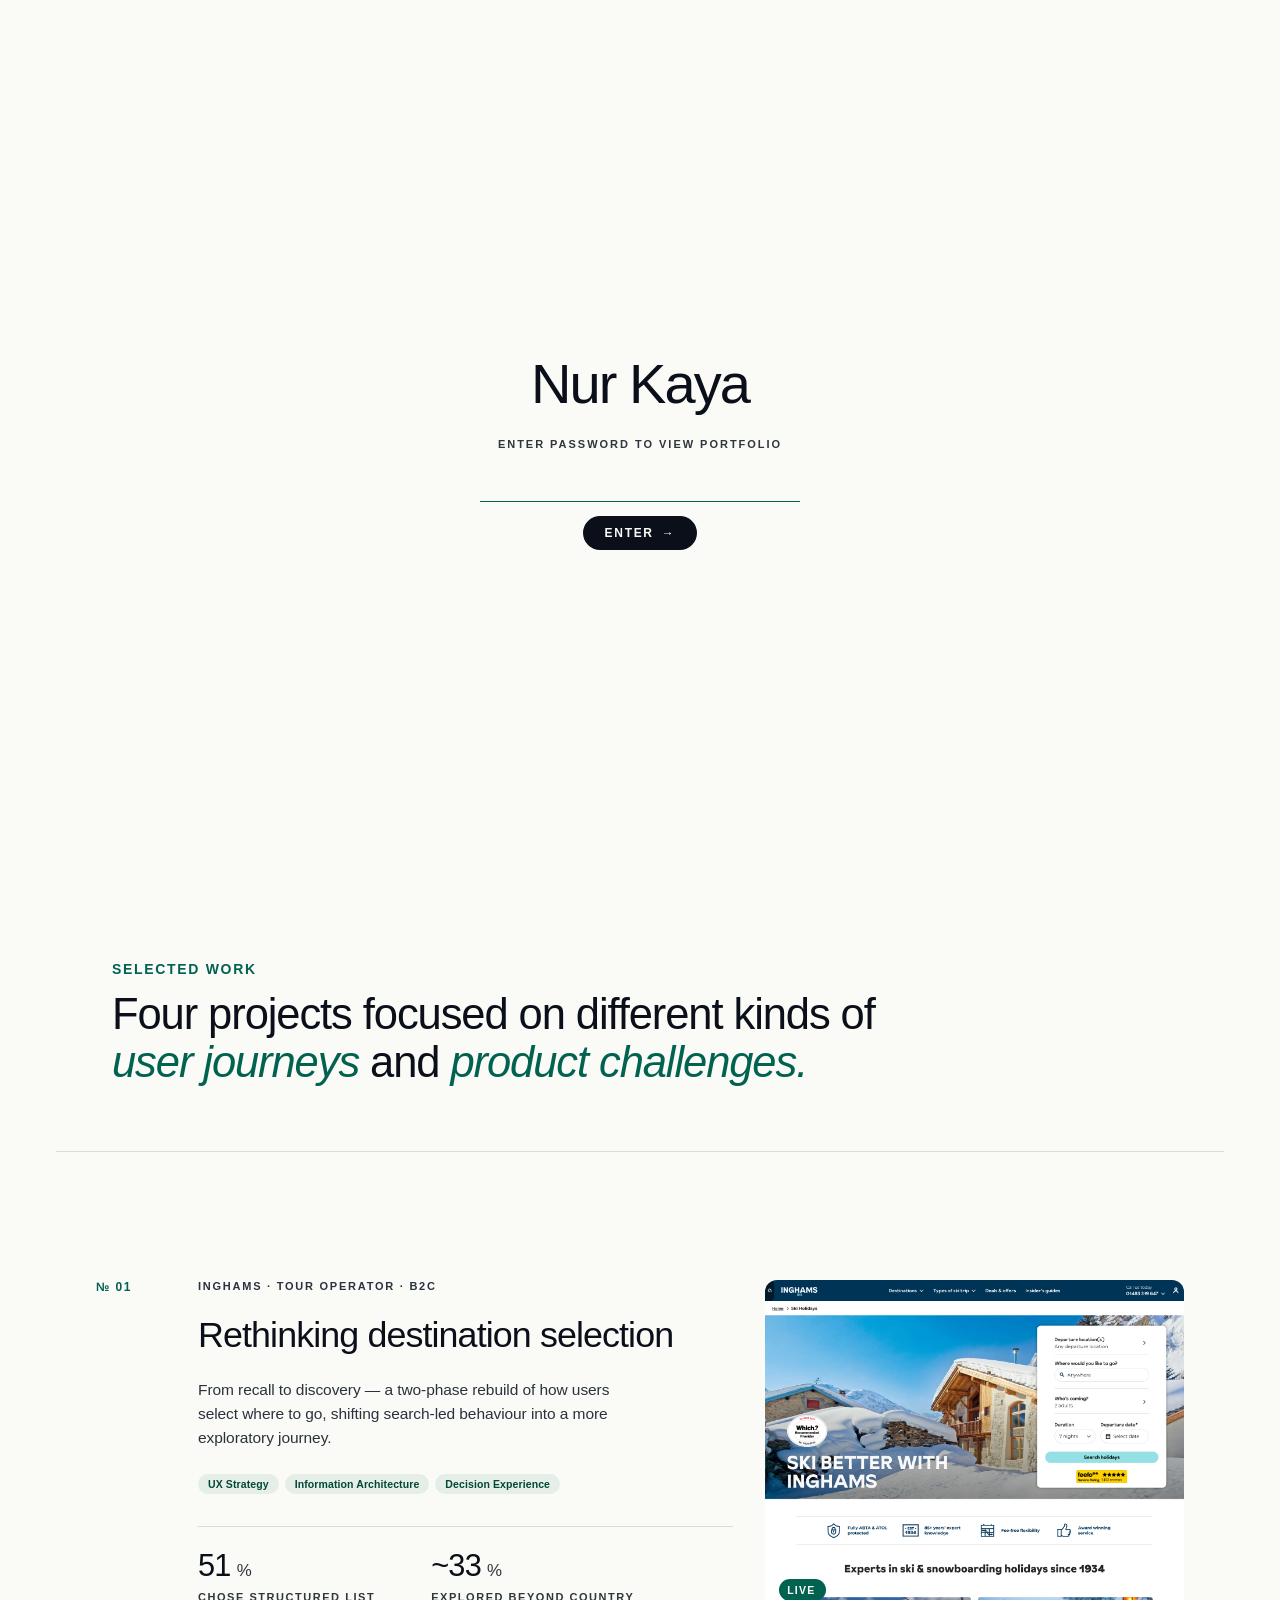
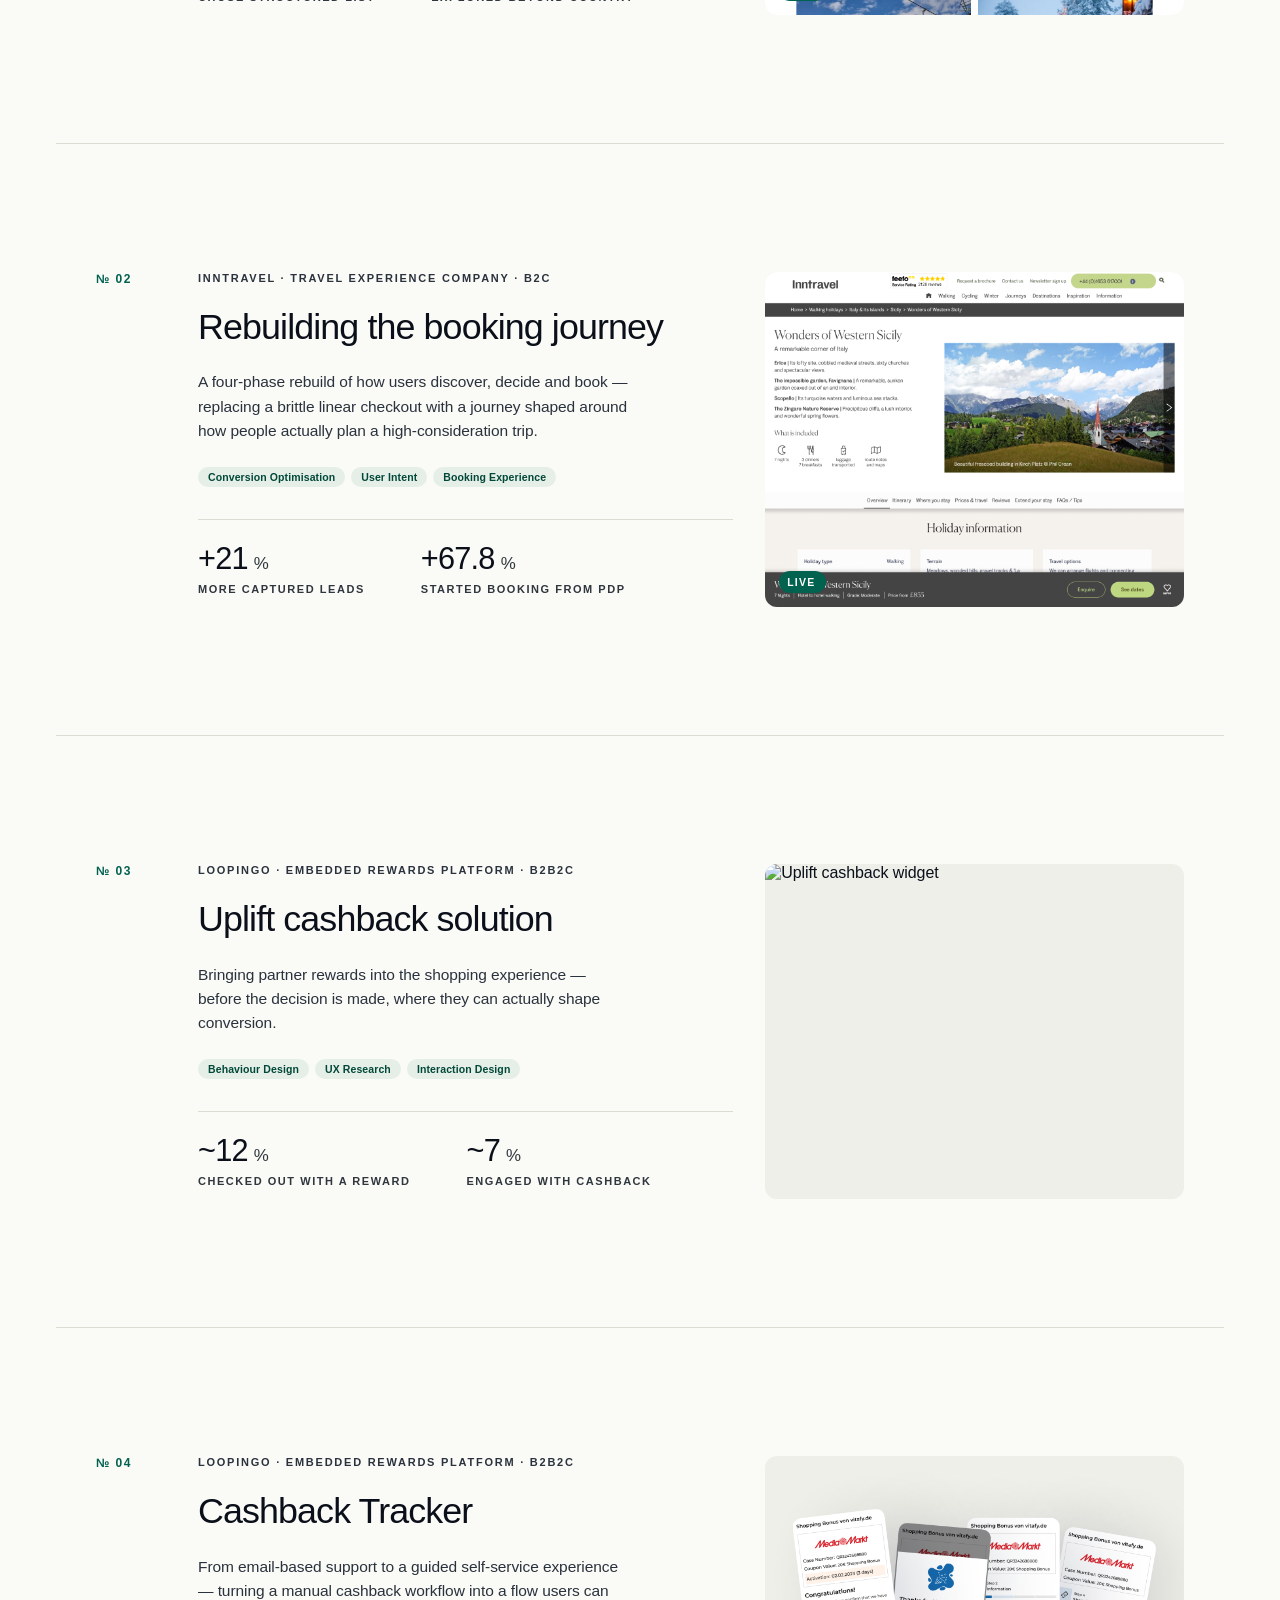
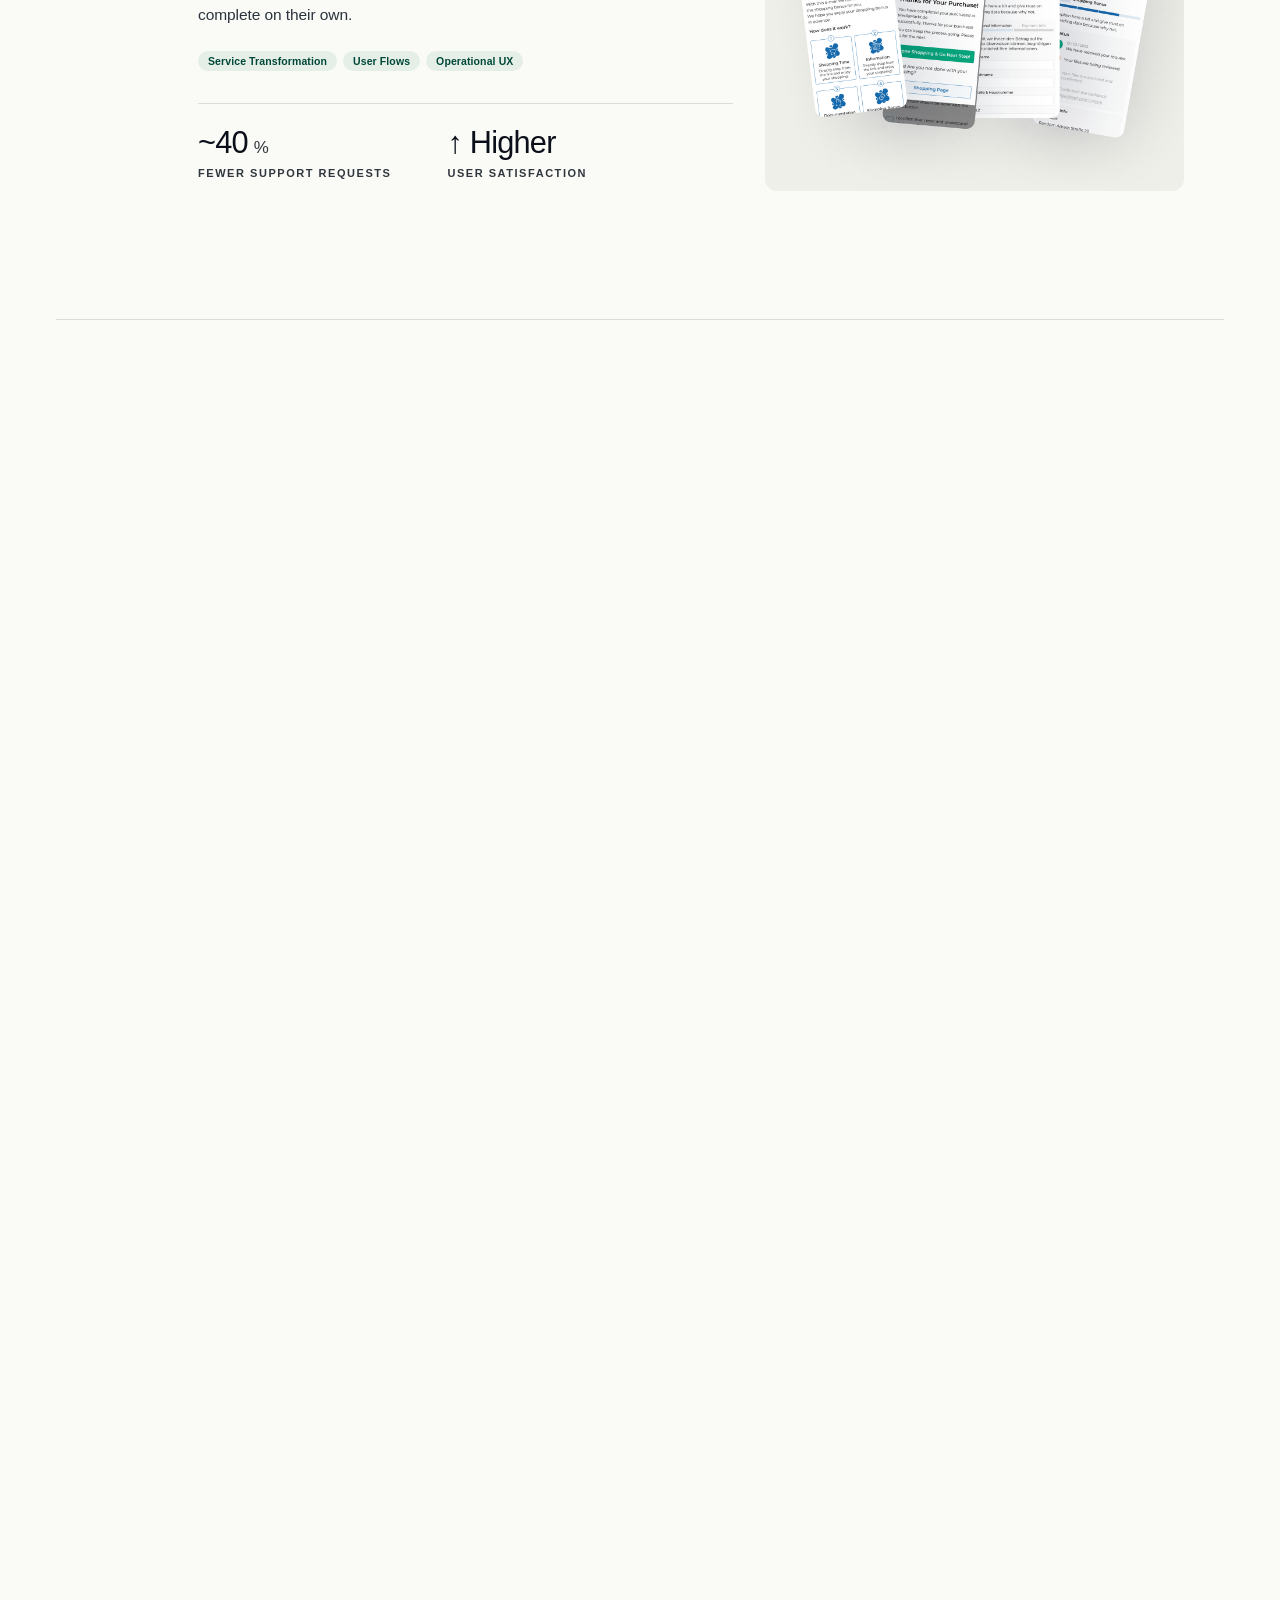
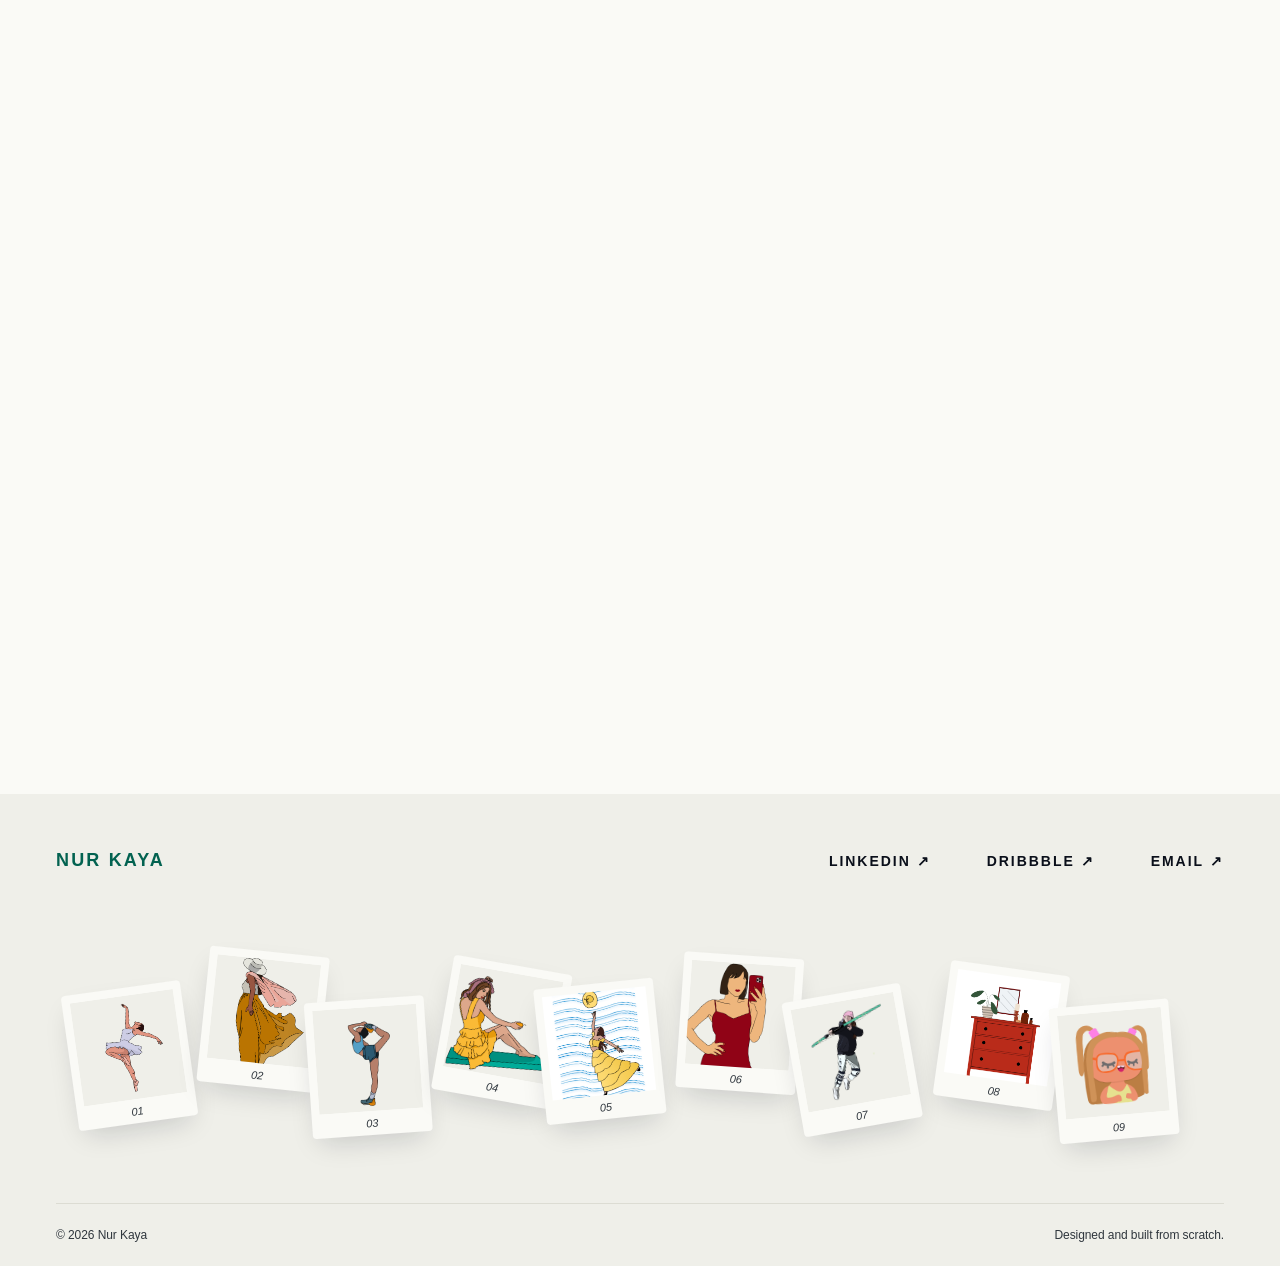
==== index.html @ 91270c77 "Update index.html" ====
<!DOCTYPE html>
<html lang="en">
<head>
<meta charset="UTF-8">
<meta name="viewport" content="width=device-width, initial-scale=1.0">
<title>Nur Kaya — Product Designer</title>
<link rel="preconnect" href="https://fonts.googleapis.com">
<link rel="preconnect" href="https://api.fontshare.com">
<link href="https://api.fontshare.com/v2/css?f[]=satoshi@300,400,500,600,700,900&f[]=switzer@400,500,600&display=swap" rel="stylesheet">
<link rel="stylesheet" href="portfolio-system.css">
<link rel="stylesheet" href="home.css">
<!-- Loader pre-paint check: if the loader already played in this
     tab session, set a class on <html> before the body renders so
     the loader is hidden with display:none — no flash, no fade. -->
<script>
  try {
    if (sessionStorage.getItem('nk_loader_shown') === 'true') {
      document.documentElement.classList.add('loader-skip');
    }
  } catch (_) {}
</script>
</head>
<body>

<!-- LOADER + PASSWORD GATE -->
<div class="loader" id="loader">
  <div class="loader-inner">
    <span class="loader-word">Nur Kaya</span>
    <span class="loader-bar"></span>

    <form class="password-gate" id="password-gate" autocomplete="off" hidden>
      <label for="password-input" class="password-label">Enter password to view portfolio</label>
      <input type="password" id="password-input" name="p" autocomplete="off" required spellcheck="false">
      <button type="submit">Enter <span aria-hidden="true">→</span></button>
      <p class="password-error" id="password-error" hidden>Incorrect password</p>
    </form>
  </div>
</div>

<!-- CUSTOM CURSOR (desktop only — VIEW pill on case cards) -->
<div class="custom-cursor" aria-hidden="true">
  <span class="custom-cursor-text">View →</span>
</div>

<!-- TOP NAV — homepage floating pill, fixed -->
<header class="topbar topbar--fixed" id="topbar">
  <div class="topbar-container">
    <a href="#" class="topbar-logo">
      <span class="topbar-logo-mark">N</span>
      <span class="topbar-logo-text">Nur Kaya</span>
    </a>

    <nav class="topbar-links" aria-label="Primary">
      <a href="#home" class="topbar-link is-active">Home</a>
      <a href="#work" class="topbar-link">Work</a>
      <a href="#playground" class="topbar-link">Playground</a>
      <a href="#approach" class="topbar-link">Approach</a>
      <a href="#about" class="topbar-link">About</a>
      <a href="#contact" class="topbar-link">Contact</a>
    </nav>

    <a class="topbar-cta" href="#" aria-label="Resume">
      <span>Resume</span>
      <svg width="14" height="14" viewBox="0 0 24 24" fill="none" aria-hidden="true">
        <path d="M12 4v12m-6-6 6 6 6-6M4 20h16" stroke="currentColor" stroke-width="2" stroke-linecap="round" stroke-linejoin="round"/>
      </svg>
    </a>

    <button class="nav-toggle" aria-label="Open menu" aria-expanded="false" aria-controls="mobile-menu">
      <span class="nav-toggle-line"></span>
      <span class="nav-toggle-line"></span>
      <span class="nav-toggle-line"></span>
      <span class="nav-toggle-line"></span>
    </button>
  </div>
</header>

<!-- MOBILE MENU PANEL -->
<div class="mobile-menu" id="mobile-menu" aria-hidden="true">
  <div class="mobile-menu-backdrop"></div>
  <aside class="mobile-menu-panel" role="dialog" aria-modal="true" aria-label="Navigation">
    <button class="mobile-menu-close" aria-label="Close menu">
      <svg width="20" height="20" viewBox="0 0 20 20" fill="none" stroke="currentColor" stroke-width="1.5" stroke-linecap="round">
        <path d="M5 5l10 10M15 5L5 15"/>
      </svg>
    </button>
    <nav class="mobile-menu-links">
      <a href="#home" class="active">Home</a>
      <a href="#work">Work</a>
      <a href="#playground">Playground</a>
      <a href="#approach">Approach</a>
      <a href="#about">About</a>
      <a href="#contact">Contact</a>
    </nav>
    <a class="mobile-menu-cta" href="#">Resume <span aria-hidden="true">→</span></a>
  </aside>
</div>

<!-- ==================== HERO ==================== -->
<section class="home-hero" id="home">
  <div class="home-hero-grid">
    <div class="home-hero-text">
      <div class="home-hero-meta">
        <span class="home-hero-eyebrow"><span class="dot"></span> Based in Berlin</span>
        <span class="home-hero-divider"></span>
        <span class="home-hero-meta-text">Portfolio 2026</span>
      </div>

      <h1 class="home-hero-statement">
        Product designer focused on <em>usability</em>, <em>workflows</em>, and <em>scalable</em> experiences.
      </h1>
    </div>

    <div class="home-hero-image">
      <img src="homehero.png" alt="Nur Kaya" loading="eager">
      <span class="hero-float hero-float--1" aria-hidden="true">Product-minded</span>
      <span class="hero-float hero-float--2" aria-hidden="true">Insight-led</span>
      <span class="hero-float hero-float--3" aria-hidden="true">Systems-thinking</span>
    </div>
  </div>
</section>

<!-- ==================== MARQUEE ==================== -->
<section class="home-marquee" aria-label="Clients and skills">
  <div class="marquee-track">
    <div class="marquee-row">
      <span class="marquee-item">Product Design</span>
      <span class="marquee-dot" aria-hidden="true"></span>
      <span class="marquee-item">User Research</span>
      <span class="marquee-dot" aria-hidden="true"></span>
      <span class="marquee-item">Information Architecture</span>
      <span class="marquee-dot" aria-hidden="true"></span>
      <span class="marquee-item">A/B Testing</span>
      <span class="marquee-dot" aria-hidden="true"></span>
      <span class="marquee-item">Design Systems</span>
      <span class="marquee-dot" aria-hidden="true"></span>
      <span class="marquee-item">Usability Testing</span>
      <span class="marquee-dot" aria-hidden="true"></span>
      <span class="marquee-item">Heuristic Evaluation</span>
      <span class="marquee-dot" aria-hidden="true"></span>
      <span class="marquee-item">Analytics-informed Design</span>
      <span class="marquee-dot" aria-hidden="true"></span>
      <span class="marquee-item">Inghams</span>
      <span class="marquee-dot" aria-hidden="true"></span>
      <span class="marquee-item">Inntravel</span>
      <span class="marquee-dot" aria-hidden="true"></span>
      <span class="marquee-item">Explore</span>
      <span class="marquee-dot" aria-hidden="true"></span>
      <span class="marquee-item">loopingo</span>
      <span class="marquee-dot" aria-hidden="true"></span>
    </div>
    <div class="marquee-row" aria-hidden="true">
      <span class="marquee-item">Product Design</span>
      <span class="marquee-dot" aria-hidden="true"></span>
      <span class="marquee-item">User Research</span>
      <span class="marquee-dot" aria-hidden="true"></span>
      <span class="marquee-item">Information Architecture</span>
      <span class="marquee-dot" aria-hidden="true"></span>
      <span class="marquee-item">A/B Testing</span>
      <span class="marquee-dot" aria-hidden="true"></span>
      <span class="marquee-item">Design Systems</span>
      <span class="marquee-dot" aria-hidden="true"></span>
      <span class="marquee-item">Usability Testing</span>
      <span class="marquee-dot" aria-hidden="true"></span>
      <span class="marquee-item">Heuristic Evaluation</span>
      <span class="marquee-dot" aria-hidden="true"></span>
      <span class="marquee-item">Analytics-informed Design</span>
      <span class="marquee-dot" aria-hidden="true"></span>
      <span class="marquee-item">Inghams</span>
      <span class="marquee-dot" aria-hidden="true"></span>
      <span class="marquee-item">Inntravel</span>
      <span class="marquee-dot" aria-hidden="true"></span>
      <span class="marquee-item">Explore</span>
      <span class="marquee-dot" aria-hidden="true"></span>
      <span class="marquee-item">loopingo</span>
      <span class="marquee-dot" aria-hidden="true"></span>
    </div>
  </div>
</section>

<!-- ==================== CASE STUDIES ==================== -->
<section class="home-cases" id="work">
  <div class="home-section-head">
    <span class="eyebrow">Selected work</span>
    <h2 class="home-section-title">Four projects focused on different kinds of <em>user journeys</em> and <em>product challenges.</em></h2>
  </div>

  <div class="case-list">


    <div class="case-divider"></div>

    <!-- INGHAMS — №01 -->
    <a class="case-card" href="inghams/">
      <div class="case-card-meta">
        <span class="case-card-num">№ 01</span>
      </div>

      <div class="case-card-content">
        <span class="case-card-eyebrow">Inghams · Tour Operator · B2C</span>
        <h3 class="case-card-title">Rethinking destination selection</h3>
        <p class="case-card-pitch">From recall to discovery — a two-phase rebuild of how users select where to go, shifting search-led behaviour into a more exploratory journey.</p>
        <div class="case-card-tags">
          <span class="chip">UX Strategy</span>
          <span class="chip">Information Architecture</span>
          <span class="chip">Decision Experience</span>
        </div>
        <div class="case-card-stats">
          <div class="case-stat">
            <span class="case-stat-num">51<span class="unit">%</span></span>
            <span class="case-stat-label">Chose structured list</span>
          </div>
          <div class="case-stat">
            <span class="case-stat-num">~33<span class="unit">%</span></span>
            <span class="case-stat-label">Explored beyond country</span>
          </div>
        </div>
      </div>

      <div class="case-card-image">
        <img src="case01.png" alt="Inghams destination selection redesign" class="case-card-img-static" loading="lazy">
        <img src="case01.gif" alt="" class="case-card-img-hover" loading="lazy" aria-hidden="true">
        <span class="case-card-live">Live</span>
      </div>

      <span class="case-card-mobile-cta">View case <span aria-hidden="true">→</span></span>
      <div class="case-card-spotlight" aria-hidden="true"></div>
    </a>

    <div class="case-divider"></div>

    <!-- INNTRAVEL — №02 -->
    <a class="case-card" href="inntravel/">
      <div class="case-card-meta">
        <span class="case-card-num">№ 02</span>
      </div>

      <div class="case-card-content">
        <span class="case-card-eyebrow">Inntravel · Travel Experience Company · B2C</span>
        <h3 class="case-card-title">Rebuilding the booking journey</h3>
        <p class="case-card-pitch">A four-phase rebuild of how users discover, decide and book — replacing a brittle linear checkout with a journey shaped around how people actually plan a high-consideration trip.</p>
        <div class="case-card-tags">
          <span class="chip">Conversion Optimisation</span>
          <span class="chip">User Intent</span>
          <span class="chip">Booking Experience</span>
        </div>
        <div class="case-card-stats">
          <div class="case-stat">
            <span class="case-stat-num">+21<span class="unit">%</span></span>
            <span class="case-stat-label">More captured leads</span>
          </div>
          <div class="case-stat">
            <span class="case-stat-num">+67.8<span class="unit">%</span></span>
            <span class="case-stat-label">Started booking from PDP</span>
          </div>
        </div>
      </div>

      <div class="case-card-image">
        <img src="case02.png" alt="Inntravel booking journey redesign" class="case-card-img-static" loading="lazy">
        <img src="case02.gif" alt="" class="case-card-img-hover" loading="lazy" aria-hidden="true">
        <span class="case-card-live">Live</span>
      </div>

      <span class="case-card-mobile-cta">View case <span aria-hidden="true">→</span></span>
      <div class="case-card-spotlight" aria-hidden="true"></div>
    </a>

    <div class="case-divider"></div>

    <!-- UPLIFT — №03 -->
    <a class="case-card" href="uplift/">
      <div class="case-card-meta">
        <span class="case-card-num">№ 03</span>
      </div>

      <div class="case-card-content">
        <span class="case-card-eyebrow">Loopingo · Embedded Rewards Platform · B2B2C</span>
        <h3 class="case-card-title">Uplift cashback solution</h3>
        <p class="case-card-pitch">Bringing partner rewards into the shopping experience — before the decision is made, where they can actually shape conversion.</p>
        <div class="case-card-tags">
          <span class="chip">Behaviour Design</span>
          <span class="chip">UX Research</span>
          <span class="chip">Interaction Design</span>
        </div>
        <div class="case-card-stats">
          <div class="case-stat">
            <span class="case-stat-num">~12<span class="unit">%</span></span>
            <span class="case-stat-label">Checked out with a reward</span>
          </div>
          <div class="case-stat">
            <span class="case-stat-num">~7<span class="unit">%</span></span>
            <span class="case-stat-label">Engaged with cashback</span>
          </div>
        </div>
      </div>

      <div class="case-card-image">
        <img src="case03.png" alt="Uplift cashback widget" class="case-card-img-static" loading="lazy">
        <img src="case03.gif" alt="" class="case-card-img-hover" loading="lazy" aria-hidden="true">
      </div>

      <span class="case-card-mobile-cta">View case <span aria-hidden="true">→</span></span>
      <div class="case-card-spotlight" aria-hidden="true"></div>
    </a>

    <div class="case-divider"></div>

<!-- TRACKER — №04 -->
    <a class="case-card" href="tracker/">
      <div class="case-card-meta">
        <span class="case-card-num">№ 04</span>
      </div>

      <div class="case-card-content">
        <span class="case-card-eyebrow">Loopingo · Embedded Rewards Platform · B2B2C</span>
        <h3 class="case-card-title">Cashback Tracker</h3>
        <p class="case-card-pitch">From email-based support to a guided self-service experience — turning a manual cashback workflow into a flow users can complete on their own.</p>
        <div class="case-card-tags">
          <span class="chip">Service Transformation</span>
          <span class="chip">User Flows</span>
          <span class="chip">Operational UX</span>
        </div>
        <div class="case-card-stats">
          <div class="case-stat">
            <span class="case-stat-num">~40<span class="unit">%</span></span>
            <span class="case-stat-label">Fewer support requests</span>
          </div>
          <div class="case-stat">
            <span class="case-stat-num">↑ Higher</span>
            <span class="case-stat-label">User satisfaction</span>
          </div>
        </div>
      </div>

      <div class="case-card-image">
        <img src="case04.png" alt="Cashback Tracker dashboard" loading="lazy">
      </div>

      <span class="case-card-mobile-cta">View case <span aria-hidden="true">→</span></span>
      <div class="case-card-spotlight" aria-hidden="true"></div>
    </a>

    <div class="case-divider"></div>

  </div>
</section>

    <!-- ==================== PLAYGROUND ==================== -->
<section class="home-playground" id="playground" data-reveal>
  <div class="playground-layout">
    <div class="playground-head">
      <span class="eyebrow">Playground</span>
      <h2 class="home-section-title">A side project — <em>Pleia.</em></h2>
      <p class="body-p home-section-intro">A dermatologist-backed AI skincare assistant, almost ready to launch. Small team — I handled UX and most of the consumer-side screens. A few in-progress shots on the right.</p>
      <a class="home-playground-link" href="https://www.pleia.ai/" target="_blank" rel="noopener">
        Visit pleia.ai <span aria-hidden="true">↗</span>
      </a>
    </div>

    <!-- Horizontal looping screen strip on the right.
         Same duplicate-track technique as the brand marquee. -->
    <div class="playground-marquee" aria-label="Pleia app screens">
      <div class="playground-track">
        <div class="playground-row">
          <img class="playground-screen" src="pleia1.png" alt="Pleia screen 1" loading="lazy">
          <img class="playground-screen" src="pleia2.png" alt="Pleia screen 2" loading="lazy">
          <img class="playground-screen" src="pleia3.png" alt="Pleia screen 3" loading="lazy">
          <img class="playground-screen" src="pleia4.png" alt="Pleia screen 4" loading="lazy">
          <img class="playground-screen" src="pleia5.png" alt="Pleia screen 5" loading="lazy">
          <img class="playground-screen" src="pleia6.png" alt="Pleia screen 6" loading="lazy">
          <img class="playground-screen" src="pleia7.png" alt="Pleia screen 7" loading="lazy">
          <img class="playground-screen" src="pleia8.png" alt="Pleia screen 8" loading="lazy">
          <img class="playground-screen" src="pleia9.png" alt="Pleia screen 9" loading="lazy">
          <img class="playground-screen" src="pleia10.png" alt="Pleia screen 10" loading="lazy">
          <img class="playground-screen" src="pleia11.png" alt="Pleia screen 11" loading="lazy">
          <img class="playground-screen" src="pleia12.png" alt="Pleia screen 12" loading="lazy">
        </div>
        <div class="playground-row" aria-hidden="true">
          <img class="playground-screen" src="pleia1.png" alt="" loading="lazy">
          <img class="playground-screen" src="pleia2.png" alt="" loading="lazy">
          <img class="playground-screen" src="pleia3.png" alt="" loading="lazy">
          <img class="playground-screen" src="pleia4.png" alt="" loading="lazy">
          <img class="playground-screen" src="pleia5.png" alt="" loading="lazy">
          <img class="playground-screen" src="pleia6.png" alt="" loading="lazy">
          <img class="playground-screen" src="pleia7.png" alt="" loading="lazy">
          <img class="playground-screen" src="pleia8.png" alt="" loading="lazy">
          <img class="playground-screen" src="pleia9.png" alt="" loading="lazy">
          <img class="playground-screen" src="pleia10.png" alt="" loading="lazy">
          <img class="playground-screen" src="pleia11.png" alt="" loading="lazy">
          <img class="playground-screen" src="pleia12.png" alt="" loading="lazy">
        </div>
      </div>
    </div>
  </div>
</section>


<!-- ==================== APPROACH ==================== -->
<section class="home-approach" id="approach" data-reveal>
  <div class="home-section-head">
    <span class="eyebrow">How I approach</span>
    <h2 class="home-section-title">Thoughts behind the <em>process.</em></h2>
  </div>

  <div class="approach-grid">
    <article class="approach-item">
      <span class="approach-num">01</span>
      <h3 class="approach-title">Understanding before solving</h3>
      <p class="body-p approach-text">I like understanding the real problem before exploring solutions — through user behaviour, product context, research and conversations with the right people.</p>
    </article>
    <article class="approach-item">
      <span class="approach-num">02</span>
      <h3 class="approach-title">Thinking beyond individual screens</h3>
      <p class="body-p approach-text">I care about how experiences connect across the full journey — how flows, interactions and small details come together to create a cohesive experience.</p>
    </article>
    <article class="approach-item">
      <span class="approach-num">03</span>
      <h3 class="approach-title">Iteration shapes better products</h3>
      <p class="body-p approach-text">I see design as an evolving process shaped by feedback, testing and continuous refinement rather than a single final answer.</p>
    </article>
    <article class="approach-item">
      <span class="approach-num">04</span>
      <h3 class="approach-title">Thoughtful over trendy</h3>
      <p class="body-p approach-text">I don't believe every trend works for every product. I prefer approaches that make experiences feel clearer, more usable and intentional in their own context.</p>
    </article>
  </div>
</section>

<!-- ==================== ABOUT ==================== -->
<section class="home-about" id="about" data-reveal>
  <div class="home-section-head">
    <span class="eyebrow">About me</span>
    <h2 class="home-section-title">Hey!</h2>
  </div>

  <div class="about-body">
    <div class="about-prose">
      <p class="body-p about-p">I am a <strong>product designer</strong> based in Berlin with five years in <strong>e-commerce</strong> and <strong>travel</strong>. Most recently at <strong>DERTOUR Group</strong>, working across Inntravel, Inghams, and Explore on B2C flows. Before that at <strong>Loopingo</strong>, where I designed both the consumer product and the B2B tools our clients used.</p>
      <p class="body-p about-p">My background is <strong>industrial engineering and marketing</strong> — not a typical path into product design, but it taught me to think across teams and understand how business goals, user needs, and operational reality have to meet in the same flow. When I'm not working: traveling, computer games, and illustrations — <em>a few are hiding in the footer.</em></p>
    </div>

    <div class="about-image" aria-hidden="true">
      <img src="about.png" alt="" loading="lazy">
    </div>
  </div>
</section>

<!-- ==================== FOOTER ==================== -->
<footer class="home-footer" id="contact">
  <div class="home-footer-inner">
    <div class="home-footer-head">
      <span class="home-footer-name">Nur Kaya</span>
    </div>

    <ul class="home-footer-links">
      <li><a href="https://www.linkedin.com/in/nur-kaya/">LinkedIn <span aria-hidden="true">↗</span></a></li>
      <li><a href="#">Dribbble <span aria-hidden="true">↗</span></a></li>
      <li><a href="mailto:nurkaya.design@gmail.com">Email <span aria-hidden="true">↗</span></a></li>
    </ul>
  </div>

  <!-- Photo collage — 9 cards scattered along the bottom edge. -->
  <div class="home-footer-collage" aria-hidden="true">
    <div class="footer-photo" style="--r: -8deg; --x: 2%; --y: 24px;">
      <img src="footer1.png" alt="" loading="lazy">
      <span class="footer-photo-label">01</span>
    </div>
    <div class="footer-photo" style="--r: 6deg; --x: 12%; --y: 60px;">
      <img src="footer2.png" alt="" loading="lazy">
      <span class="footer-photo-label">02</span>
    </div>
    <div class="footer-photo" style="--r: -4deg; --x: 22%; --y: 12px;">
      <img src="footer3.png" alt="" loading="lazy">
      <span class="footer-photo-label">03</span>
    </div>
    <div class="footer-photo" style="--r: 10deg; --x: 32%; --y: 48px;">
      <img src="footer4.png" alt="" loading="lazy">
      <span class="footer-photo-label">04</span>
    </div>
    <div class="footer-photo" style="--r: -6deg; --x: 42%; --y: 28px;">
      <img src="footer5.png" alt="" loading="lazy">
      <span class="footer-photo-label">05</span>
    </div>
    <div class="footer-photo" style="--r: 4deg; --x: 53%; --y: 56px;">
      <img src="footer6.png" alt="" loading="lazy">
      <span class="footer-photo-label">06</span>
    </div>
    <div class="footer-photo" style="--r: -10deg; --x: 64%; --y: 20px;">
      <img src="footer7.png" alt="" loading="lazy">
      <span class="footer-photo-label">07</span>
    </div>
    <div class="footer-photo" style="--r: 8deg; --x: 75%; --y: 44px;">
      <img src="footer8.png" alt="" loading="lazy">
      <span class="footer-photo-label">08</span>
    </div>
    <div class="footer-photo" style="--r: -5deg; --x: 86%; --y: 8px;">
      <img src="footer9.png" alt="" loading="lazy">
      <span class="footer-photo-label">09</span>
    </div>
  </div>

  <div class="home-footer-baseline">
    <span>© 2026 Nur Kaya</span>
    <span>Designed and built from scratch.</span>
  </div>
</footer>

<script src="portfolio-system.js" defer></script>
<script src="home.js" defer></script>
</body>
</html>
---- portfolio-system.css ----
/* ================================================================
   PORTFOLIO DESIGN SYSTEM
   Unified foundation extracted from Inntravel, Inghams,
   Loopingo Tracker, and Loopingo Uplift.
   ================================================================ */

/* ── TOKENS ── */
:root {
  /* Ink */
  --ink: #0A0F1A;
  /* --ink-soft darkened (was #475061 → #2A323D) for readability
     in body copy + secondary text, especially over bg/bg-alt. */
  --ink-soft: #2A323D;

  /* Muted — AA-compliant on both --bg (#FAFAF6) and --bg-alt
     (#EFEFE9). Originally #525E66 (5.7:1 on bg-alt) felt too
     washed out next to images and chips. Now ~10:1 on white
     and ~9:1 on bg-alt so secondary text reads cleanly even
     inside warm-tinted cards.
     --muted-soft is also pulled down: it's used both as a
     decorative background AND as text in placeholders/dashes,
     so we keep it lighter than --muted but readable on bg-alt. */
  --muted: #2F363D;
  --muted-soft: #5C656E;

  /* Surfaces — warmer, more refined */
  --bg: #FAFAF6;
  --bg-alt: #EFEFE9;
  --white: #FFFFFF;
  --line: #DCDCD3;
  --line-soft: #E6E6DE;

  /* Accent — brand teal.
     teal-light is the canonical "chosen state" border colour
     across cases (.option.chosen, .tray-option.chosen, etc.). */
  --teal: #026250;
  --teal-ink: #014838;
  --teal-light: #4F8D7E;

  /* Chips — airy, breathable green.
     chip-soft is the canonical "selected row" background.
     chip-strong is the canonical "primary stat-card" background — heavier
     visual weight than chip so primary stats win attention against gray cards. */
  --chip: #E5EFE8;
  --chip-soft: #F0F5F1;
  --chip-strong: #DCE9DF;

  /* Semantic */
  --warn: #B5503A;
  --panel: #EAEBE7;
  --panel-edge: #DDDEDA;

  /* Layout */
  --container: 1360px;
  --page-pad: 56px;
  --page-pad-m: 28px;
  --section-gap: 140px;
  --section-gap-m: 88px;
  --grid-gap: 72px;
  --header-mb: 64px;
  --card-radius: 14px;

  /* ── RADIUS SCALE ─────────────────────────────────────────────────
     Functional, not size-based. Pick by what the element is:

     --radius-pill   : pills, chips, dots, capsule buttons (always full)
     --radius-card   : cards (findings, stats, options, considerations)
     --radius-image  : framed images, mockups, screenshots
     --radius-tag    : small inline tags, badges, labels
     --radius-frame  : large feature frames (phase-stage, hero frames)

     RULE: never hard-code border-radius in case CSS. Use a token.
  ─────────────────────────────────────────────────────────────────── */
  --radius-pill: 999px;
  --radius-card: 14px;
  --radius-image: 12px;
  --radius-tag: 8px;
  --radius-frame: 20px;

  /* ── SPACING SCALE (functional, not size-based) ───────────────────
     Use these tokens semantically. Never hard-code px values for
     spacing in case CSS files. Pick the token by what it does:

     --gap-section : between top-level <section>s (page rhythm)
     --gap-block   : between blocks within a section
                     (e.g. heading group → grid, label → content area)
     --gap-stack   : between vertically stacked items in a list/group
                     (e.g. card → next card, paragraph → paragraph)
     --gap-row     : between equal items in a horizontal row
                     (e.g. side-by-side cards, two-up grids)
     --gap-tight   : between an element and its IMMEDIATE child label
                     (e.g. eyebrow → title, label → value, tag → image)
     --gap-hair    : tightest grouping inside a single component
                     (e.g. icon → text inside a list-item)

     RULE: if the next element is conceptually "the same thing" (a tag
     ON an image, a caption FOR a screen), use --gap-tight or --gap-hair.
     If it's a different thing, step up the scale.

     RULE: never add bottom margin to the LAST child of a stack.
     Spacing belongs to the parent gap, not the child margin.
  ─────────────────────────────────────────────────────────────────── */
  --gap-section: 140px;
  --gap-block: 56px;
  --gap-stack: 24px;
  --gap-row: 32px;
  --gap-tight: 14px;
  --gap-hair: 8px;

  /* Card padding — canonical inside-card spacing for stat, feedback,
     finding, closing-next, and similar cards. Symmetric top/bottom. */
  --pad-card: 28px 22px;

  /* Motion */
  --ease-out: cubic-bezier(0.22, 1, 0.36, 1);
}


/* ── RESET ── */
*, *::before, *::after { box-sizing: border-box; margin: 0; padding: 0; }

html, body {
  background: var(--bg);
  color: var(--ink);
  font-family: 'Switzer', -apple-system, sans-serif;
  -webkit-font-smoothing: antialiased;
  letter-spacing: -0.005em;
}
body { overflow-x: hidden; }
h1, h2, h3, h4, p { overflow-wrap: break-word; word-wrap: break-word; }

/* Initial-paint optimization: off-screen sections skip layout/paint until
   they're scrolled into view. The contain-intrinsic-size hint preserves
   scroll position by reserving rough vertical space. The hero section
   is excluded so it always paints immediately for LCP. */
section:not(.hero):not(.home-hero) {
  content-visibility: auto;
  contain-intrinsic-size: 0 1200px;
}

/* Image defaults — most images in cases are full-width responsive blocks.
   This removes the need for inline style="width:100%; height:auto; display:block". */
img {
  max-width: 100%;
  height: auto;
  display: block;
}


/* ── MOTION ── */
[data-reveal] {
  opacity: 0;
  transform: translateY(12px);
  transition: opacity 0.7s var(--ease-out), transform 0.7s var(--ease-out);
}
[data-reveal].is-visible { opacity: 1; transform: translateY(0); }

[data-reveal-stagger] > * {
  opacity: 0;
  transform: translateY(12px);
  transition: opacity 0.6s var(--ease-out), transform 0.6s var(--ease-out);
}
[data-reveal-stagger].is-visible > *:nth-child(1) { transition-delay: 0ms; }
[data-reveal-stagger].is-visible > *:nth-child(2) { transition-delay: 80ms; }
[data-reveal-stagger].is-visible > *:nth-child(3) { transition-delay: 160ms; }
[data-reveal-stagger].is-visible > *:nth-child(4) { transition-delay: 240ms; }
[data-reveal-stagger].is-visible > *:nth-child(5) { transition-delay: 320ms; }
[data-reveal-stagger].is-visible > *:nth-child(6) { transition-delay: 400ms; }
[data-reveal-stagger].is-visible > *:nth-child(7) { transition-delay: 480ms; }
[data-reveal-stagger].is-visible > * { opacity: 1; transform: translateY(0); }

.meta-item {
  opacity: 0;
  transform: translateY(8px);
  transition: opacity 0.5s var(--ease-out), transform 0.5s var(--ease-out);
}
/* Default: visible when no data-reveal parent */
.hero .meta-item,
.meta .meta-item { opacity: 1; transform: none; }
/* Animate when inside a reveal parent */
[data-reveal] .meta-item { opacity: 0; transform: translateY(8px); }
[data-reveal].is-visible .meta-item:nth-child(1) { opacity: 1; transform: none; transition-delay: 200ms; }
[data-reveal].is-visible .meta-item:nth-child(2) { opacity: 1; transform: none; transition-delay: 280ms; }
[data-reveal].is-visible .meta-item:nth-child(3) { opacity: 1; transform: none; transition-delay: 360ms; }
[data-reveal].is-visible .meta-item:nth-child(4) { opacity: 1; transform: none; transition-delay: 440ms; }

@keyframes availability-pulse {
  0%, 100% { box-shadow: 0 0 0 3px rgba(124,229,169,.25); }
  50%      { box-shadow: 0 0 0 6px rgba(124,229,169,.08); }
}
@keyframes gentle-float {
  0%, 100% { transform: translateY(0); }
  50%      { transform: translateY(-6px); }
}
@keyframes blink { 50% { opacity: 0; } }


/* ── TOPBAR (pill nav, base style for all pages) ──
   Floating pill shape. Transparent background by default.
   On the homepage only, .topbar--fixed makes it follow the
   user on scroll and pick up a frosted-glass background.
   On other pages it scrolls away with the rest of the page. */
.topbar {
  max-width: none;
  margin: 0;
  padding: 16px var(--page-pad) 0;
  display: block;
  width: 100%;
  z-index: 50;
}
.topbar-container {
  max-width: var(--container);
  margin: 0 auto;
  display: flex;
  align-items: center;
  justify-content: space-between;
  gap: 24px;
  padding: 10px 14px 10px 22px;
  border-radius: var(--radius-pill);
  background: transparent;
  transition: background 0.5s var(--ease-out), box-shadow 0.5s var(--ease-out);
}
/* Fixed modifier — homepage only. Sticks to top of viewport. */
.topbar--fixed {
  position: fixed;
  top: 16px;
  left: 0;
  right: 0;
  padding: 0 20px;
}
/* Frosted-glass on scroll — only fires when topbar is fixed. */
.topbar--fixed.is-scrolled .topbar-container {
  background: rgba(250, 250, 246, 0.78);
  backdrop-filter: blur(18px) saturate(140%);
  -webkit-backdrop-filter: blur(18px) saturate(140%);
  box-shadow: 0 8px 24px -12px rgba(11, 18, 32, 0.08);
}

/* Logo */
.topbar-logo {
  display: flex;
  align-items: center;
  gap: 10px;
  text-decoration: none;
  color: var(--ink);
  font-family: 'Satoshi', sans-serif;
  font-size: 15px;
  font-weight: 500;
  letter-spacing: -0.01em;
}
.topbar-logo-mark {
  width: 30px;
  height: 30px;
  border-radius: 9px;
  background: var(--ink);
  color: var(--bg);
  display: grid;
  place-items: center;
  font-family: 'Satoshi', sans-serif;
  font-weight: 600;
  font-size: 14px;
  letter-spacing: 0;
}

/* Links */
.topbar-links {
  display: flex;
  gap: 4px;
}
.topbar-link {
  position: relative;
  padding: 8px 14px;
  font-family: 'Satoshi', sans-serif;
  font-size: 13.5px;
  font-weight: 500;
  color: var(--muted);
  text-decoration: none;
  border-radius: var(--radius-pill);
  transition: color 0.3s var(--ease-out);
}
.topbar-link::after {
  content: '';
  position: absolute;
  left: 14px;
  right: 14px;
  bottom: 6px;
  height: 1px;
  background: currentColor;
  transform: scaleX(0);
  transform-origin: left;
  transition: transform 0.45s var(--ease-out);
}
.topbar-link:hover { color: var(--ink); }
.topbar-link:hover::after { transform: scaleX(1); }
.topbar-link.is-active { color: var(--teal); }
.topbar-link.is-active::after {
  transform: scaleX(1);
  background: var(--teal);
}

/* CTA */
.topbar-cta {
  display: inline-flex;
  align-items: center;
  gap: 8px;
  padding: 10px 16px;
  background: var(--ink);
  color: var(--bg);
  text-decoration: none;
  border-radius: var(--radius-pill);
  font-family: 'Satoshi', sans-serif;
  font-size: 13px;
  font-weight: 500;
  letter-spacing: 0.01em;
  transition: background 0.3s var(--ease-out), transform 0.3s var(--ease-out);
}
.topbar-cta:hover {
  background: var(--teal-ink);
  transform: translateY(-1px);
}
.topbar-cta svg {
  width: 12px;
  height: 12px;
  transition: transform 0.3s var(--ease-out);
}
.topbar-cta:hover svg { transform: translateX(3px); }

/* Legacy classes kept for backwards compatibility but hidden */
.brand,
.nav-links,
.nav-cta { display: none; }
.brand-name { display: none; }


/* ── HAMBURGER (mobile only) ── */
.nav-toggle {
  display: none;
  width: 40px; height: 40px;
  background: transparent;
  border: 1px solid var(--line);
  border-radius: var(--radius-pill);
  padding: 0;
  cursor: pointer;
  align-items: center;
  justify-content: center;
  flex-direction: column;
  gap: 3px;
  transition: border-color 0.2s ease;
}
.nav-toggle:hover { border-color: var(--ink); }
.nav-toggle-line {
  display: block;
  width: 16px; height: 1.5px;
  background: var(--ink);
  border-radius: 2px;
  transition: transform 0.25s ease, opacity 0.2s ease;
}

/* ── MOBILE MENU PANEL ── */
.mobile-menu {
  position: fixed;
  inset: 0;
  z-index: 100;
  pointer-events: none;
  visibility: hidden;
  transition: visibility 0s linear 0.45s;
}
.mobile-menu.is-open {
  pointer-events: auto;
  visibility: visible;
  transition: visibility 0s linear 0s;
}
.mobile-menu-backdrop {
  position: absolute;
  inset: 0;
  background: rgba(11, 18, 32, 0.32);
  backdrop-filter: blur(2px);
  opacity: 0;
  transition: opacity 0.45s cubic-bezier(0.32, 0.72, 0, 1);
}
.mobile-menu.is-open .mobile-menu-backdrop { opacity: 1; }

.mobile-menu-panel {
  position: absolute;
  top: 0; right: 0; bottom: 0;
  width: min(82vw, 320px);
  background: var(--bg);
  border-left: 1px solid var(--line);
  padding: 24px 28px;
  display: flex;
  flex-direction: column;
  transform: translateX(100%);
  transition: transform 0.45s cubic-bezier(0.32, 0.72, 0, 1);
  box-shadow: -8px 0 32px -8px rgba(11, 18, 32, 0.12);
}
.mobile-menu.is-open .mobile-menu-panel { transform: translateX(0); }

.mobile-menu-close {
  align-self: flex-end;
  width: 36px; height: 36px;
  background: transparent;
  border: 1px solid var(--line);
  border-radius: var(--radius-pill);
  display: inline-flex;
  align-items: center;
  justify-content: center;
  cursor: pointer;
  color: var(--ink);
  transition: border-color 0.2s ease;
  margin-bottom: 32px;
}
.mobile-menu-close:hover { border-color: var(--ink); }

.mobile-menu-links {
  display: flex;
  flex-direction: column;
  gap: 4px;
}
.mobile-menu-links a {
  font-family: 'Satoshi', sans-serif;
  font-size: 18px;
  font-weight: 500;
  color: var(--ink-soft);
  text-decoration: none;
  padding: 14px 0;
  border-bottom: 1px solid var(--line);
  transition: color 0.2s ease;
}
.mobile-menu-links a:hover { color: var(--ink); }
.mobile-menu-links a.active { color: var(--ink); }

.mobile-menu-cta {
  margin-top: 24px;
  display: inline-flex;
  align-self: flex-start;
  align-items: center;
  gap: 8px;
  padding: 10px 18px;
  border: 1px solid var(--ink);
  border-radius: var(--radius-pill);
  background: var(--ink);
  color: var(--white);
  font-family: 'Satoshi', sans-serif;
  font-size: 14px;
  font-weight: 500;
  text-decoration: none;
}
.mobile-menu-cta .dot {
  width: 7px; height: 7px; border-radius: 50%;
  background: #7CE5A9;
  animation: availability-pulse 2.4s ease-in-out infinite;
}

body.menu-open { overflow: hidden; }


/* ── BREADCRUMB ── */
.crumb-row {
  max-width: var(--container);
  margin: 72px auto 0;
  padding: 0 var(--page-pad);
  display: flex;
  align-items: center;
  justify-content: space-between;
  font-size: 12.5px;
  color: var(--muted);
  font-family: 'Satoshi', sans-serif;
  letter-spacing: 0.02em;
  text-transform: uppercase;
}
.crumb a { color: var(--muted); text-decoration: none; transition: color 0.2s ease; }
.crumb a:hover { color: var(--ink); }
.crumb .sep { margin: 0 10px; opacity: .5; }
.crumb .current { color: var(--ink); }
.case-index { letter-spacing: 0.08em; }

/* Work label row — sits where the old breadcrumb's case-index
   used to live: top-right above the hero. Reuses the same
   container width, margin, and typography rhythm as .crumb-row
   so the page top feels visually consistent with the legacy
   breadcrumb position. */
.work-row {
  max-width: var(--container);
  margin: 72px auto 0;
  padding: 0 var(--page-pad);
  display: flex;
  justify-content: flex-end;
  align-items: center;
}
.work-label {
  font-family: 'Satoshi', sans-serif;
  font-size: 12.5px;
  font-weight: 500;
  color: var(--muted);
  letter-spacing: 0.08em;
  text-transform: uppercase;
}


/* ── TYPOGRAPHY ── */

/* Eyebrow — shared uppercase mono label */
.eyebrow,
.phase-eyebrow,
.evolved-eyebrow,
.big-sentence-label,
.problems-label,
.opportunity-label,
.reflection-eyebrow-new,
.closing-eyebrow,
.supporting-eyebrow,
.show-mini-title,
.contrib-marker-new,
.final-decision-label {
  font-family: 'Satoshi', sans-serif;
  font-size: 14px;
  font-weight: 600;
  color: var(--teal);
  letter-spacing: 0.12em;
  text-transform: uppercase;
  display: inline-block;
}
.eyebrow { margin-bottom: var(--gap-tight); }
.phase-eyebrow { margin-bottom: var(--gap-tight); }

/* show-mini-title is a sub-section label that introduces a content block
   (e.g. "Outcome", "User Journey"). Default rhythm: stack-spacing above,
   tight-spacing below to its content block. Inline margin-top in HTML
   should be avoided — let the system handle it. */
.show-mini-title {
  margin-top: var(--gap-block);
  margin-bottom: var(--gap-tight);
}
/* If it's the first child of its parent, no margin-top */
.show-mini-title:first-child { margin-top: 0; }

/* Section title */
.section-head .left h3,
.discovery-head .left h3,
.findings-head h2,
.workshop-head h2,
.workshop-head .left h2,
.tray-head .left h3,
.solution-head .left h3,
.phase2-head h3,
.contrib-header h2,
.contribution-left h3,
.closing-section-head h3 {
  font-family: 'Satoshi', sans-serif;
  font-weight: 500;
  font-size: clamp(32px, 3.2vw, 46px);
  line-height: 1.15;
  letter-spacing: -0.025em;
  color: var(--ink);
  max-width: 560px;
  margin: 0 0 22px;
}
/* Title with no sibling below — no bottom margin */
.section-head .left h3:last-child,
.closing-section-head .left h3:last-child,
.phase-left h3:last-child,
.phase-left .phase-title:last-child,
.findings-head .sec-title:last-child,
h2.sec-title:last-child,
h3.sec-title:last-child { margin-bottom: 0; }

/* Hero title */
h1.title {
  font-family: 'Satoshi', sans-serif;
  font-weight: 700;
  font-size: clamp(44px, 4.6vw, 64px);
  line-height: 1.04;
  letter-spacing: -0.03em;
  color: var(--ink);
  margin-top: 26px;
  margin-bottom: 28px;
}

/* Body text — unified at 16px */
.body-p,
.lede,
.section-head .right .body-p,
.discovery-head .left .body-p,
.contrib-lede,
.contribution-right p,
.solution-intro,
.phase-body p,
.phase-body ul li,
.challenge-text,
.finding-text,
.finding-list li,
.evolved-body,
.reflection-text-new,
.closing-section-body,
.closing-next-text,
.option-desc,
.tray-option-desc,
.prosc-text,
.insight-text,
.consideration-desc,
.compare-insight,
.final-decision-body,
.opportunity-text,
.supporting-text p,
.show-desc,
.contrib-text-new,
.learnings-list li,
.sub-text,
.flow-point p,
.feedback-list,
.persona-detail,
.persona-quote,
.closing-user-text,
.req-text {
  font-family: 'Switzer', sans-serif;
  font-size: 16px;
  line-height: 1.65;
  color: var(--ink-soft);
}
.body-p { margin-bottom: var(--gap-stack); max-width: 520px; }
.body-p:last-child { margin-bottom: 0; }
.body-p strong,
.contrib-lede strong,
.contribution-right p strong,
.challenge-text strong,
.finding-text strong,
.evolved-body strong,
.reflection-text-new strong,
.closing-next-text strong,
.supporting-text strong,
.opportunity-text strong,
.phase-body strong,
.final-decision-body strong { color: var(--ink); font-weight: 600; }

.lede {
  max-width: 500px;
  margin-bottom: 24px;
}
.lede:last-of-type { margin-bottom: 44px; }

/* Subtitle — unified across all projects */
.subtitle {
  font-family: 'Satoshi', sans-serif;
  font-weight: 400;
  font-size: 24px;
  line-height: 1.28;
  color: var(--ink-soft);
  letter-spacing: -0.02em;
  max-width: 520px;
  margin-top: 22px;
  margin-bottom: 22px;
}

/* Chip */
.chip-row {
  display: flex;
  flex-wrap: nowrap;
  gap: 8px;
  margin-bottom: 0;
}
.chip {
  display: inline-flex; align-items: center; gap: 8px;
  background: var(--chip);
  color: var(--teal-ink);
  padding: 7px 14px;
  border-radius: var(--radius-pill);
  font-family: 'Satoshi', sans-serif;
  font-size: 12.5px;
  font-weight: 600;
  white-space: nowrap;
  letter-spacing: 0.01em;
}
.chip .chip-dot {
  width: 6px; height: 6px; border-radius: 50%;
  background: var(--teal);
}

/* Carousel caption — small supporting text */
.carousel-caption {
  font-family: 'Satoshi', sans-serif;
  font-size: 14px;
  font-weight: 500;
  color: var(--ink-soft);
  text-align: center;
  margin-top: 12px;
  letter-spacing: -0.01em;
}

/* Finding title */
.finding-title {
  font-family: 'Satoshi', sans-serif;
  font-size: 17px;
  font-weight: 600;
  color: var(--ink);
  letter-spacing: -0.012em;
  line-height: 1.3;
}

/* Persona bg — small supporting text */
.persona-bg { font-size: 16px; line-height: 1.65; color: var(--ink-soft); margin-top: 0; }

/* Process name — small supporting text */
.process-name { font-size: 14px; }

/* Legend text — small supporting text */
.legend-text { font-size: 14px; }


/* ── LAYOUT CONTAINERS ── */
.crumb-row,
.hero,
.section,
.phase,
.big-sentence,
.big-statement,
.closing-section,
.contribution,
.supporting,
.section-2, .section-3, .section-4, .section-5,
.section-6, .section-7, .section-8, .section-9 {
  max-width: var(--container);
}

.hero {
  /* 64px above so every case study hero starts at the same
     top line, with a touch more air under the floating topbar
     than the previous 36px. */
  margin: 64px auto 0;
  padding: 0 var(--page-pad) var(--section-gap);
  display: grid;
  grid-template-columns: minmax(0, 1fr) minmax(0, 1fr);
  /* Column gap keeps left text and right image comfortably
     separated; row gap is intentionally tighter so the meta
     block sits close to the hero content above it. Format is
     row-gap / column-gap. */
  gap: 32px var(--grid-gap);
  /* start alignment lets us anchor chips to the top of
     hero-left and the image envelope to the bottom (via
     align-self: end on hero-right). That alignment couple
     is what makes the image vertically centered on the
     title+content block — NOT including the chip-row. */
  align-items: start;
}
/* Hero-left holds chips at the top + a .hero-copy wrapper
   that takes the remaining space and centers title/subtitle/
   lede inside it. min-height anchors every case to the same
   visual envelope so meta line + image align consistently. */
.hero-left {
  min-height: 440px;
  display: flex;
  flex-direction: column;
}
.hero-left > .chip-row { flex-shrink: 0; margin-bottom: 0; }
/* .hero-copy fills the space below the chip-row and centers
   its content vertically. This is the "title + content"
   block the image envelope on the right is aligned with. */
.hero-copy {
  flex: 1 1 auto;
  min-height: 0;
  display: flex;
  flex-direction: column;
  justify-content: center;
}
.hero-left { padding-top: 4px; }

.section,
.phase,
.supporting,
.section-2, .section-3, .section-4, .section-5,
.section-6, .section-7, .section-8, .section-9,
.contribution {
  margin: 0 auto;
  padding: 0 var(--page-pad) var(--section-gap);
}

.closing-section {
  margin: 0 auto;
  padding: 0 var(--page-pad) var(--section-gap);
}

.big-sentence,
.big-statement {
  max-width: var(--container);
  margin: 0 auto;
  padding: 0 var(--page-pad) var(--section-gap);
}


/* ── SECTION HEADERS (two-column) ── */
.section-head,
.discovery-head,
.findings-head,
.workshop-head,
.tray-head,
.solution-head,
.phase2-head,
.contrib-header,
.contribution-header {
  display: grid;
  grid-template-columns: minmax(0, 1.15fr) minmax(0, 1fr);
  gap: var(--grid-gap);
  align-items: start;
  margin-bottom: var(--header-mb);
}
/* When section-head is the last element in its parent, no bottom margin needed */
.section-head:last-child,
.discovery-head:last-child,
.findings-head:last-child,
.workshop-head:last-child,
.tray-head:last-child,
.solution-head:last-child,
.phase2-head:last-child,
.contrib-header:last-child,
.contribution-header:last-child { margin-bottom: 0; }
/* Right column aligns paragraph with title first line */
.section-head .right,
.workshop-head .right,
.tray-head .right {
  padding-top: 44px;
}
.section-head .left,
.discovery-head .left,
.section-head .left,
.findings-head > div:first-child,
.workshop-head .left,
.contribution-left { padding-top: 4px; }

.section-head .right,
.discovery-head .right,
.workshop-head .right,
.tray-head .right,
.solution-head .right,
.phase2-head .right,
.contribution-right,
.findings-head .tldr {
  padding-top: 44px;
}
.section-head .right .body-p,
.tray-head .right .body-p,
.workshop-head .right .body-p {
  margin-bottom: 0;
  max-width: 460px;
}

.section-head.title-only {
  display: block;
  margin-bottom: 40px;
}
.section-head.title-only .left h3 { max-width: 800px; }

/* Solution head (2-column: title left, paragraph right) */
.solution-head {
  display: grid;
  grid-template-columns: minmax(0, 1.15fr) minmax(0, 1fr);
  gap: 72px;
  align-items: start;
  margin-bottom: 64px;
}
.solution-head .left { padding-top: 4px; }
.solution-head .right { padding-top: 44px; }


/* ── HERO IMAGE ENVELOPE ─────────────────────────────────────
   Universal frame for every work-page hero image. Every case
   study has its own inner structure (stacked cards, single
   image, illustration, mockup strip) but they all live inside
   the same outer envelope so the meta line below stays at a
   consistent vertical position page to page.
   - aspect-ratio fixes the envelope's height proportional to
     its column width — no per-case min-height tuning.
   - margin-left: auto right-aligns the envelope in its column.
   - inner children scale to fit so a tall mockup doesn't push
     the column taller than a wide one. */
.hero-right,
.hero-center {
  position: relative;
  width: 100%;
  /* 500 × 400 (5:4) envelope. The 400 height intentionally
     matches the .hero-copy area inside hero-left (hero-left
     min-height 440 − chip-row height ≈ 40px) so the image
     spans exactly the title+content block, not the full
     left column. align-self: end anchors this envelope to
     the bottom of the grid row — meaning its top sits at
     the chip-row's bottom, vertically aligned with where
     the title+content area begins. */
  max-width: 500px;
  aspect-ratio: 5 / 4;
  margin-left: auto;
  align-self: end;
  display: flex;
  align-items: center;
  justify-content: center;
}
.hero-right > *,
.hero-center > * {
  max-width: 100%;
  max-height: 100%;
}
/* Naked image children of the envelope (Inghams uses an SVG
   illustration directly inside .hero-center) — contain so the
   image never overflows the envelope's height. */
.hero-center > img,
.asset-hero {
  width: auto;
  height: auto;
  max-width: 100%;
  max-height: 100%;
  object-fit: contain;
}


/* ── HERO SCREENS (stacked cards) ── */
.hero-screens {
  position: relative;
  width: 100%;
  max-width: 100%;
  aspect-ratio: 5 / 4;
}
.hero-screen {
  position: absolute;
  border-radius: var(--radius-image);
  overflow: hidden;
  box-shadow:
    0 1px 0 rgba(255,255,255,.9) inset,
    0 32px 64px -24px rgba(11,18,32,.20),
    0 8px 24px -8px rgba(11,18,32,.08);
  transition: transform 0.5s var(--ease-out), box-shadow 0.5s ease;
  cursor: pointer;
}
.hero-screen img { width: 100%; height: auto; display: block; }
.hero-screen.back {
  width: 82%; top: 0; left: 0; z-index: 1;
  transform: rotate(-2deg);
  border: 1px solid var(--line);
}
.hero-screen.front {
  width: 82%; bottom: 0; right: 0; z-index: 2;
  transform: rotate(1.5deg);
  border: 1px solid rgba(2,98,80,.15);
}
.hero-screen:hover {
  z-index: 10;
  transform: rotate(0deg) scale(1.03);
  box-shadow:
    0 1px 0 rgba(255,255,255,.9) inset,
    0 40px 80px -28px rgba(11,18,32,.24),
    0 12px 32px -8px rgba(11,18,32,.12);
}
.hero-screen-label {
  position: absolute; bottom: 10px; left: 10px;
  padding: 5px 12px;
  border-radius: var(--radius-pill);
  font-family: 'Satoshi', sans-serif;
  font-size: 12px; font-weight: 700;
  letter-spacing: 0.12em; text-transform: uppercase;
  pointer-events: none;
}
.hero-screen.back .hero-screen-label { background: rgba(11,18,32,.55); color: var(--white); }
.hero-screen.front .hero-screen-label { background: rgba(2,98,80,.85); color: var(--white); }

/* Single hero image variant */
.hero-single {
  position: relative;
  width: 100%; max-width: 580px;
  border-radius: var(--radius-card); overflow: hidden;
  border: 1px solid var(--line);
  box-shadow:
    0 1px 0 rgba(255,255,255,.9) inset,
    0 32px 64px -24px rgba(11,18,32,.18),
    0 8px 24px -8px rgba(11,18,32,.06);
}
.hero-single img { width: 100%; height: auto; display: block; }

/* Mobile hero scroll strip */
.hero-screens-mobile { display: none; }


/* ── META ── */
.meta {
  /* The meta block sits as a sibling of .hero-left and
     .hero-right, spanning the full hero grid. Flex + space-
     between makes the visible gaps between adjacent cells
     equal regardless of content length — a 4-col grid with
     fixed-width cells creates uneven-looking gaps when one
     cell holds "Product Designer" and the next holds a long
     team list. flex-wrap lets the row break gracefully on
     narrow widths. */
  grid-column: 1 / -1;
  display: flex;
  flex-wrap: wrap;
  justify-content: flex-start;
  gap: 24px 56px;
  /* Some breathing room above the meta divider so the line
     doesn't crowd the hero content directly above it. */
  margin-top: 32px;
  padding-top: 28px;
  border-top: 1px solid var(--line);
  max-width: none;
}
.meta-item .label {
  font-family: 'Satoshi', sans-serif;
  font-size: 12px; font-weight: 700;
  color: var(--teal-ink);
  letter-spacing: 0.14em; text-transform: uppercase;
  margin-bottom: 8px;
  display: flex; align-items: center; gap: 8px;
}
.meta-item .label::before {
  content:''; width: 4px; height: 4px;
  background: var(--teal); border-radius: 50%;
}
.meta-item .value {
  font-family: 'Switzer', sans-serif;
  font-size: 15px; color: var(--ink);
  line-height: 1.45; font-weight: 500;
}
.meta-item .value .sub { color: var(--muted); font-weight: 400; }


/* ── DISCOVERY ── */
.discovery-image {
  border-radius: var(--card-radius);
  overflow: hidden;
  border: 1px solid var(--line);
  box-shadow: 0 8px 24px -12px rgba(11,18,32,.10);
}
.discovery-image img { width: 100%; height: auto; display: block; }


/* ── FINDING CARDS ── */
.findings-3col {
  display: grid;
  grid-template-columns: 1fr 1fr 1fr;
  gap: var(--gap-row);
}
/* Two adjacent finding rows belong to the same group — keep them
   visually connected with the same gap as the cards themselves. */
.findings-3col + .findings-3col { margin-top: 16px; }
/* When the second row has only 2 cards (.findings-2col), match the column
   width of the 3-column grid above so cards align vertically:
   2 columns + 1 gap = 2 × ((100% - 2×16px) / 3) + 16px */
.findings-3col.findings-2col {
  grid-template-columns: 1fr 1fr;
  max-width: calc((100% - 32px) / 3 * 2 + 16px);
}
.finding-card {
  background: var(--white);
  border: 1px solid var(--line);
  border-radius: var(--card-radius);
  padding: var(--pad-card);
  display: flex; flex-direction: column; gap: 14px;
  position: relative;
  transition: border-color 0.25s ease, transform 0.3s var(--ease-out), box-shadow 0.3s var(--ease-out);
  box-shadow: 0 2px 8px -4px rgba(11,18,32,.06);
}
.finding-card:hover {
  transform: translateY(-2px);
  box-shadow: 0 12px 28px -12px rgba(11,18,32,.16);
}
.finding-card-head {
  display: flex; align-items: center;
  justify-content: space-between; gap: 12px;
}
.finding-num {
  font-family: 'Satoshi', sans-serif;
  font-size: 12px; font-weight: 700;
  letter-spacing: 0.14em; text-transform: uppercase;
  color: var(--teal);
}
.finding-tag {
  display: inline-flex; align-items: center; gap: 6px;
  padding: 4px 10px;
  background: var(--chip-soft); color: var(--teal-ink);
  border-radius: var(--radius-pill);
  font-family: 'Satoshi', sans-serif;
  font-size: 12px; font-weight: 600;
  letter-spacing: 0.01em; width: fit-content;
}
.finding-tag::before {
  content:''; width: 5px; height: 5px; border-radius: 50%;
  background: var(--teal);
}
.finding-list {
  list-style: none; padding: 0; margin: -2px 0 0;
  display: flex; flex-direction: column; gap: 6px;
}
.finding-list li {
  padding-left: 16px; position: relative;
}
.finding-list li::before {
  content:''; position: absolute; left: 0; top: 10px;
  width: 4px; height: 4px; border-radius: 50%;
  background: var(--muted-soft);
}


/* ── CALLOUT BLOCKS ── */
.problems-label,
.opportunity-label {
  display: inline-flex; align-items: center; gap: 8px;
  margin-bottom: 16px;
}
.problems-label::before,
.opportunity-label::before {
  content:''; width: 6px; height: 6px; border-radius: 50%;
}
.problems-label { color: var(--warn); }
.problems-label::before { background: var(--warn); }
.opportunity-label { color: var(--teal); }
.opportunity-label::before { background: var(--teal); }

.opportunity-block {
  padding: 24px 28px;
  background: var(--white);
  border: 1px solid var(--line);
  border-radius: var(--card-radius);
  margin-top: 64px; margin-bottom: 64px;
  max-width: 880px;
}
.opportunity-text { color: var(--ink-soft); max-width: 720px; }

.evolved-callout {
  background: var(--white);
  border: 1px solid var(--line);
  border-radius: 16px;
  padding: 24px 28px;
  margin-top: 64px; margin-bottom: 64px;
  max-width: 880px;
}

/* Side-by-side callout pair (Opportunity + Evolved) */
.callout-pair {
  display: grid;
  grid-template-columns: 1fr 1fr;
  gap: 20px;
  margin-top: 40px;
  margin-bottom: 40px;
}
.callout-pair > .opportunity-block,
.callout-pair > .evolved-callout {
  margin-top: 0;
  margin-bottom: 0;
  max-width: none;
}
.evolved-title {
  font-family: 'Satoshi', sans-serif;
  font-size: 18px; font-weight: 500;
  color: var(--ink); letter-spacing: -0.012em;
  line-height: 1.35;
  margin-bottom: 12px; max-width: 720px;
}


/* ── CHALLENGE GRID ── */
.challenges-grid {
  display: grid;
  grid-template-columns: 1fr 1fr 1fr;
  gap: 40px;
}
.challenge-item {
  display: flex; flex-direction: column; gap: 20px;
}
.challenge-icon,
.consideration-icon,
.req-icon {
  width: 64px; height: 64px;
  background: var(--chip);
  border: 0;
  border-radius: var(--radius-card);
  display: flex; align-items: center; justify-content: center;
  color: var(--teal-ink);
}
.challenge-icon svg,
.consideration-icon svg,
.req-icon svg { width: 32px; height: 32px; }

.process-icon {
  width: 44px; height: 44px;
  background: var(--chip-soft);
  border: 0;
  border-radius: var(--radius-image);
  display: flex; align-items: center; justify-content: center;
  color: var(--teal-ink);
}
.process-icon svg { width: 22px; height: 22px; }
.challenge-text { max-width: 340px; }


/* ── BIG SENTENCE ── */
.big-sentence-inner { padding-top: 0; }
.big-sentence-label { display: none; }
.big-sentence p,
.big-statement p {
  font-family: 'Satoshi', sans-serif;
  font-weight: 400;
  font-size: clamp(28px, 3.4vw, 48px);
  line-height: 1.18;
  letter-spacing: -0.025em;
  color: var(--ink);
  margin-bottom: 0;
  max-width: 1100px;
}
.big-sentence p strong,
.big-statement p strong { font-weight: 700; color: var(--teal-ink); }
.big-sentence-footer {
  display: flex; align-items: center; gap: 16px;
  font-family: 'Satoshi', sans-serif;
  font-size: 12px; letter-spacing: 0.12em;
  text-transform: uppercase; color: var(--muted);
}
.big-sentence-footer .arrow {
  color: var(--teal); font-family: 'Satoshi', sans-serif;
  font-size: 14px; font-weight: 500;
}
.big-sentence-footer .divider {
  flex: 1; height: 1px; background: var(--line); max-width: 320px;
}


/* ── PHASE BLOCKS ── */
.phase-grid {
  display: grid;
  grid-template-columns: minmax(0, 1.05fr) minmax(0, 1fr);
  gap: var(--grid-gap);
  align-items: start;
  margin-bottom: 64px;
}
/* When phase-grid is the last child of its section, no bottom margin —
   the section's padding-bottom already provides the rhythm. */
.phase-grid:last-child { margin-bottom: 0; }
.phase-grid.phase-grid-wide {
  grid-template-columns: minmax(0, 0.9fr) minmax(0, 1.4fr);
  gap: 56px;
}
.phase-left { padding-top: 4px; }
.phase-title {
  font-family: 'Satoshi', sans-serif;
  font-weight: 500;
  font-size: clamp(28px, 2.8vw, 38px);
  line-height: 1.18;
  letter-spacing: -0.022em;
  color: var(--ink);
  margin-bottom: 22px;
  max-width: 480px;
}
.phase-body ul {
  list-style: none; margin: 4px 0 18px; padding: 0;
}
/* Typography (font, size, color) inherited from the unified body text rule.
   Only bullet positioning + line width live here. Width matches phase-body p
   so the column reads as one block. */
.phase-body ul li {
  padding-left: 18px;
  position: relative;
  margin-bottom: 12px;
  max-width: 460px;
}
.phase-body ul li::before {
  content:''; position: absolute; left: 0; top: 9px;
  width: 4px; height: 4px; border-radius: 50%;
  background: var(--muted-soft);
}
.phase-body p { margin-bottom: 14px; max-width: 460px; }
.phase-body p:last-child { margin-bottom: 0; }


/* ── STAGE (placeholder visual) ── */
.phase-stage,
.supporting-stage-sm {
  border-radius: var(--radius-image);
  background:
    radial-gradient(120% 80% at 20% 0%, #F5F7F4 0%, transparent 60%),
    linear-gradient(180deg, #EDF1EE 0%, #E3E8E5 100%);
  box-shadow:
    0 1px 0 rgba(255,255,255,.9) inset,
    0 24px 48px -20px rgba(11,18,32,.14);
  position: relative; overflow: hidden;
}
.phase-stage { aspect-ratio: 1000 / 705; }
.supporting-stage-sm { aspect-ratio: 4 / 3; border-radius: var(--radius-frame); }
.phase-stage::after,
.supporting-stage-sm::after {
  content:''; position: absolute; inset: 0; pointer-events: none;
  background-image: radial-gradient(rgba(11,18,32,.035) 1px, transparent 1px);
  background-size: 3px 3px; mix-blend-mode: multiply; opacity: .5;
}
.phase-stage-label,
.supporting-stage-label {
  position: absolute; inset: 0;
  display: flex; align-items: center; justify-content: center;
  font-family: 'Satoshi', sans-serif;
  font-weight: 600; color: rgba(11,18,32,.18);
  letter-spacing: -0.02em; transform: rotate(-12deg);
  pointer-events: none;
}
.phase-stage-label { font-size: clamp(28px, 3vw, 44px); }
.supporting-stage-label { font-size: clamp(18px, 1.8vw, 24px); }

/* Placeholder (generic) */
.placeholder {
  background:
    linear-gradient(135deg, #F0F2EE 0%, #E1E3DE 100%);
  border-radius: var(--radius-image);
  aspect-ratio: 16 / 9;
  display: flex; align-items: center; justify-content: center;
  position: relative; overflow: hidden;
  border: 1px solid var(--line);
  box-shadow: 0 1px 0 rgba(255,255,255,.6) inset;
}
.placeholder::after {
  content:''; position: absolute; inset: 0; pointer-events: none;
  background-image: radial-gradient(rgba(11,18,32,.04) 1px, transparent 1px);
  background-size: 4px 4px;
}
.placeholder .ph {
  font-family: 'Satoshi', sans-serif;
  font-weight: 500; font-size: 14px;
  color: rgba(11,18,32,.32);
  letter-spacing: -0.005em;
  pointer-events: none; text-align: center; padding: 0 24px;
}
.placeholder.hero-ph { aspect-ratio: 5 / 4; }
.placeholder.medium { aspect-ratio: 4 / 3; }
.placeholder.wide { aspect-ratio: 16 / 9; }
.placeholder.tall { aspect-ratio: 3 / 4; }


/* ── COMPARE SLIDER ── */
.compare-slider {
  aspect-ratio: 1000 / 750;
  border-radius: var(--radius-image);
  position: relative; overflow: hidden;
  user-select: none; cursor: ew-resize;
  box-shadow: 0 1px 0 rgba(255,255,255,.9) inset, 0 24px 48px -20px rgba(11,18,32,.14);
  background: var(--bg-alt); touch-action: none;
}
.compare-img {
  position: absolute; inset: 0;
  width: 100%; height: 100%;
  background-position: center; background-size: cover; background-repeat: no-repeat;
}
.compare-img.before { background: var(--bg-alt); clip-path: inset(0 calc(100% - var(--clip, 50%)) 0 0); }
.compare-img.after { clip-path: inset(0 0 0 var(--clip, 50%)); background: var(--bg-alt); }
.compare-img img {
  position: absolute; top: 0; left: 0;
  width: 100%; height: 100%;
  object-fit: cover; object-position: top center;
  display: block; pointer-events: none;
}
.compare-tag {
  position: absolute; top: 16px;
  padding: 6px 12px; border-radius: var(--radius-pill);
  font-family: 'Satoshi', sans-serif;
  font-size: 12px; font-weight: 700;
  letter-spacing: 0.14em; text-transform: uppercase;
  backdrop-filter: blur(8px); -webkit-backdrop-filter: blur(8px);
  pointer-events: none; z-index: 3;
}
.compare-tag.before { left: 16px; background: rgba(11,18,32,.62); color: var(--white); }
.compare-tag.after { right: 16px; background: rgba(2,98,80,.92); color: var(--white); }
.compare-ghost {
  position: absolute; inset: 0;
  display: flex; align-items: center; justify-content: center;
  font-family: 'Satoshi', sans-serif;
  font-weight: 700; font-size: clamp(28px, 3.4vw, 48px);
  color: rgba(11,18,32,.16); letter-spacing: -0.025em;
  transform: rotate(-10deg); pointer-events: none; z-index: 2;
}
.compare-handle {
  position: absolute; top: 0; bottom: 0;
  left: var(--clip, 50%); transform: translateX(-50%);
  width: 3px; background: var(--white);
  box-shadow: 0 0 0 1px rgba(11,18,32,.08);
  z-index: 4; pointer-events: none;
}
.compare-knob {
  position: absolute; top: 50%; left: 50%;
  transform: translate(-50%, -50%);
  width: 48px; height: 48px; border-radius: 50%;
  background: var(--white);
  box-shadow: 0 0 0 1px rgba(11,18,32,.06), 0 8px 24px -4px rgba(11,18,32,.22);
  display: flex; align-items: center; justify-content: center;
  gap: 6px;
  pointer-events: auto; cursor: ew-resize;
  transition: transform 0.25s var(--ease-out), box-shadow 0.25s ease;
}
.compare-slider:hover .compare-knob,
.compare-slider:focus-within .compare-knob {
  transform: translate(-50%, -50%) scale(1.06);
  box-shadow: 0 0 0 1px rgba(11,18,32,.06), 0 12px 32px -4px rgba(11,18,32,.28);
}
.compare-knob::before,
.compare-knob::after {
  content: '';
  width: 0; height: 0;
  border-style: solid;
}
.compare-knob::before {
  border-width: 5px 6px 5px 0;
  border-color: transparent var(--muted) transparent transparent;
}
.compare-knob::after {
  border-width: 5px 0 5px 6px;
  border-color: transparent transparent transparent var(--muted);
}
.compare-slider:focus { outline: none; }
.compare-slider:focus-visible .compare-knob {
  box-shadow: 0 0 0 2px var(--teal), 0 0 0 1px rgba(11,18,32,.10), 0 8px 24px -4px rgba(11,18,32,.22);
}


/* ── STAT CARDS ── */
.stat-strip-wide {
  margin-top: 64px;
  display: grid;
  grid-template-columns: repeat(3, 1fr);
  gap: 16px;
}
/* When a .show-mini-title (e.g. "Outcome") sits directly above
   the strip, tighten the default 64px margin so the heading
   and its stats read as a single group. */
.show-mini-title + .stat-strip-wide {
  margin-top: var(--gap-stack);
}
/* When the strip lives directly inside a phase-body context (right after
   a paragraph), it's a tighter rhythm — body → stat is not a section
   break, just continuation of the same thought. */
.phase-body + .stat-strip-wide,
.phase-left .stat-strip-wide,
.phase-right .stat-strip-wide {
  margin-top: var(--gap-stack);
}
.stat-row {
  margin-top: 64px;
  display: grid;
  grid-template-columns: repeat(4, 1fr);
  gap: 16px;
}
.stat-strip-wide.cols-2 {
  grid-template-columns: 1fr 1fr;
}
.stat-strip-wide.cols-1 {
  grid-template-columns: minmax(220px, 480px);
  justify-content: start;
}
.stat-strip-label {
  grid-column: 1 / -1;
  margin-bottom: 14px;
  margin-top: 24px;
  display: inline-flex; align-items: center; gap: 10px;
  font-size: 11px;
  font-weight: 500;
  letter-spacing: 0.14em;
  color: var(--muted);
  text-transform: uppercase;
}
.stat-strip-label::before {
  content:''; width: 4px; height: 4px; border-radius: 50%;
  background: var(--muted);
}

.stat-card {
  background: var(--bg-alt);
  border-radius: 16px;
  padding: var(--pad-card);
  display: flex; flex-direction: column; gap: 0;
  justify-content: flex-start;
  transition: border-color 0.25s ease, transform 0.3s var(--ease-out), box-shadow 0.3s ease;
}
.stat-card:hover {
  transform: translateY(-2px);
  box-shadow: 0 12px 28px -12px rgba(11,18,32,.16);
}
.stat-card.primary {
  background: var(--chip-strong);
}
.stat-card-num {
  font-family: 'Satoshi', sans-serif;
  font-weight: 400;
  font-size: clamp(32px, 2.8vw, 44px);
  line-height: 1; letter-spacing: -0.035em;
  color: var(--ink);
  font-variant-numeric: tabular-nums;
  /* Block-level so the number wraps naturally on narrow screens.
     Children that need horizontal layout (.from-to, .trend) handle
     their own inline-flex internally. */
  display: block;
  margin: 16px 0 16px;
}
.stat-card.primary .stat-card-num { color: var(--teal-ink); }
.stat-card-num .trend {
  font-size: 14px;
  font-weight: 500;
  color: var(--teal);
  line-height: 1;
  margin-left: 8px;
}
.stat-card-num .from-to {
  display: inline-flex;
  align-items: baseline;
  gap: 12px;
}
.stat-card-num .from-to .from { color: var(--muted); font-weight: 400; }
.stat-card-num .from-to .arrow { color: var(--muted-soft); font-weight: 300; }
.stat-card-num .from-to .to { color: var(--teal-ink); font-weight: 600; }
/* Unit suffix ("%", "x", etc.) — inline, sized down. Sits naturally
   right after the number with a tiny optical breathing space.
   Slightly heavier weight to balance against the number's visual mass. */
.stat-card-num .unit {
  font-size: 0.62em;
  font-weight: 500;
  margin-left: 6px;
}
/* Inline %/unit spans written via inline style in HTML (no
   .unit class) — still give the "%" some breathing room. */
.stat-card-num > span { margin-left: 6px; }
.case-stat-num > span { margin-left: 6px; }
.stat-card-label {
  font-family: 'Satoshi', sans-serif;
  font-size: 12px;
  font-weight: 700;
  letter-spacing: 0.14em;
  text-transform: uppercase;
  color: var(--muted);
  display: flex;
  align-items: center;
  gap: 8px;
}
.stat-card-label .dot {
  width: 5px; height: 5px;
  border-radius: 50%;
  background: currentColor;
}
.stat-card.primary .stat-card-label { color: var(--teal-ink); }
.stat-card-caption {
  margin-top: 0;
  font-family: 'Switzer', sans-serif;
  font-size: 14px;
  line-height: 1.5;
  color: var(--ink-soft);
}
.stat-card-caption strong { color: var(--ink); font-weight: 600; }
.stat-card.primary .stat-card-caption { color: var(--teal-ink); }
.stat-card.primary .stat-card-caption strong { color: var(--teal-ink); font-weight: 700; }


/* ── FEEDBACK CARD ── companion to stat-card. Holds qualitative quotes
   alongside a quantitative stat (e.g. "~40%" + supporting user voices).
   Same outer dimensions as stat-card so they sit cleanly side-by-side. */
.feedback-card {
  background: var(--bg-alt);
  border-radius: 16px;
  padding: var(--pad-card);
  display: flex;
  flex-direction: column;
  gap: var(--gap-stack);
}
.feedback-card-label {
  font-family: 'Satoshi', sans-serif;
  font-size: 11px;
  font-weight: 600;
  letter-spacing: 0.16em;
  text-transform: uppercase;
  color: var(--muted);
  display: inline-flex;
  align-items: center;
  gap: var(--gap-hair);
}
.feedback-card-label::before {
  content: '';
  width: 5px;
  height: 5px;
  border-radius: 50%;
  background: var(--muted-soft);
}
.feedback-quote {
  font-family: 'Switzer', sans-serif;
  font-size: 14px;
  line-height: 1.55;
  color: var(--ink);
  margin: 0;
  padding-left: var(--gap-tight);
  border-left: 2px solid var(--teal);
  font-style: normal;
}


/* ── INSIGHT STACK (problem / opportunity inline pair) ── */
.insight-stack {
  display: grid;
  grid-template-columns: 1fr 1fr;
  gap: 0;
  max-width: 880px;
  background: transparent;
}
.insight {
  display: flex;
  flex-direction: column;
  gap: 0;
  padding: 4px 24px 4px 0;
}
.insight.problem {
  background: transparent;
  border-right: 0;
}
.insight.opportunity {
  background: transparent;
  padding: 4px 0 4px 24px;
}
.insight-mark {
  font-family: 'Satoshi', sans-serif;
  font-size: 11.5px;
  font-weight: 600;
  letter-spacing: 0.01em;
  text-transform: uppercase;
  display: block;
  margin-bottom: 14px;
  padding: 5px 12px;
  border-radius: var(--radius-pill);
  width: fit-content;
  white-space: nowrap;
}
.insight.problem .insight-mark {
  background: rgba(181, 80, 58, 0.08);
  color: var(--warn);
}
.insight.opportunity .insight-mark {
  background: var(--chip);
  color: var(--teal-ink);
}
.insight-text {
  font-family: 'Switzer', sans-serif;
  font-size: 15px;
  line-height: 1.6;
  color: var(--ink-soft);
  display: block;
}
.insight-text strong { color: var(--ink); font-weight: 600; }

/* ── PHASE GALLERY (asymmetric image grid — from Inntravel) ── */

/* ── PHASE GRID TEXT-ONLY (title left + content right — same alignment as section-head) ── */
.phase-grid.phase-grid-text-only {
  display: grid;
  grid-template-columns: minmax(0, 1.15fr) minmax(0, 1fr);
  gap: 72px;
  align-items: start;
  margin-bottom: 0;
}
/* When a content block (gallery, screens row) follows a text-only phase
   grid, restore the rhythm: text-only collapses its own margin-bottom,
   so the space comes from the next sibling's margin-top. */
.phase-grid.phase-grid-text-only + .screens-grid,
.phase-grid.phase-grid-text-only + .screens-grid-4,
.phase-grid.phase-grid-text-only + .iter-row,
.phase-grid.phase-grid-text-only + .iter-pair,
.phase-grid.phase-grid-text-only + .wf-gallery,
.phase-grid.phase-grid-text-only + [data-carousel] {
  margin-top: 64px;
}
.phase-grid.phase-grid-text-only .phase-left {
  padding-top: 4px;
}
.phase-grid.phase-grid-text-only .phase-right {
  padding-top: 44px;
}
.phase-grid.phase-grid-text-only .phase-right .phase-body p {
  max-width: 460px;
}

/* ── DEVICE FRAME (desktop visual frame) — shared across cases ── */
.device-frame {
  border-radius: var(--radius-image);
  overflow: hidden;
  border: 1px solid var(--line);
  box-shadow: 0 8px 24px -12px rgba(11,18,32,.10);
  background: var(--bg-alt);
}
.device-frame img {
  width: 100%;
  height: auto;
  display: block;
}

/* ── WIREFRAME GALLERY (drag-to-scroll horizontal) ── */
/* ────────────────────────────────────────────────────────────────────
   GALLERY PRIMITIVE
   ────────────────────────────────────────────────────────────────────
   Any element with [data-carousel] (or one of the legacy class names
   below) becomes a horizontal snap-scroll carousel on mobile.

   Usage:
     <div data-carousel>...</div>           ← preferred
     <div class="screens-grid">...</div>    ← legacy, still works
     <div class="wf-gallery-track">...</div>  ← legacy, also still works

   Modifiers (set on the same element):
     data-carousel="peek-narrow"  → items are 60vw (more peek)
     data-carousel="peek-wide"    → items are 88vw (less peek)

   The default mobile peek (~22vw of the next item visible) is set
   in the mobile media query at the bottom of this file. Desktop
   layout for each carousel is set per case.
──────────────────────────────────────────────────────────────────── */
.wf-gallery {
  margin-top: 64px;
  position: relative;
}
.wf-gallery-track {
  display: flex;
  gap: 24px;
  overflow-x: auto;
  scroll-snap-type: x mandatory;
  scroll-behavior: smooth;
  -webkit-overflow-scrolling: touch;
  scrollbar-width: none;
  padding: 16px 0;
  cursor: grab;
}
.wf-gallery-track:active { cursor: grabbing; }
.wf-gallery-track::-webkit-scrollbar { display: none; }
.wf-gallery-item {
  flex: 0 0 calc(50% - 12px);
  margin: 0;
  scroll-snap-align: start;
  display: flex;
  flex-direction: column;
  gap: 14px;
  user-select: none;
}
.wf-gallery-frame {
  width: 100%;
  background: var(--bg-alt);
  border-radius: var(--radius-image);
  overflow: hidden;
  border: 1px solid var(--line);
  box-shadow: 0 8px 24px -12px rgba(11,18,32,.10);
  aspect-ratio: 16 / 10;
  transition: transform 0.3s var(--ease-out), box-shadow 0.3s var(--ease-out);
}
.wf-gallery-item:hover .wf-gallery-frame {
  transform: translateY(-4px);
  box-shadow: 0 16px 32px -12px rgba(11,18,32,.14);
}
.wf-gallery-frame img {
  width: 100%;
  height: 100%;
  object-fit: cover;
  object-position: top center;
  display: block;
  pointer-events: none;
}
.wf-gallery-item figcaption {
  font-family: 'Satoshi', sans-serif;
  font-size: 12px;
  font-weight: 500;
  letter-spacing: 0.12em;
  text-transform: uppercase;
  color: var(--muted);
}
.wf-gallery-progress {
  margin-top: 28px;
  height: 3px;
  background: var(--line);
  border-radius: 2px;
  overflow: hidden;
  max-width: 240px;
  margin-left: auto;
  margin-right: auto;
}
.wf-gallery-progress-bar {
  height: 100%;
  background: var(--teal);
  border-radius: 2px;
  width: 25%;
  transition: transform 0.2s ease;
  transform-origin: left;
}

/* ── MOBILE SCREEN CARDS ── */
.mobile-screen-card {
  display: flex;
  flex-direction: column;
  align-items: center;
  gap: 12px;
}
.mobile-frame {
  background: var(--white);
  border-radius: 24px;
  padding: 8px;
  box-shadow: 0 0 0 1px var(--line), 0 8px 24px -12px rgba(11,18,32,.10);
  overflow: hidden;
  max-width: 280px;
}
.mobile-frame img {
  border-radius: 18px;
}
.mobile-caption {
  font-family: 'Satoshi', sans-serif;
  font-size: 12px;
  font-weight: 500;
  letter-spacing: 0.08em;
  text-transform: uppercase;
  color: var(--muted);
  text-align: center;
  margin: 0;
}

/* ── CAROUSEL FRAME (for desktop wireframes) ── */
.carousel-frame {
  border-radius: var(--radius-image);
  overflow: hidden;
  border: 1px solid var(--line);
  background: var(--bg-alt);
  box-shadow: 0 4px 16px -8px rgba(11,18,32,.08);
}
.carousel-frame img {
  border-radius: 0;
}

/* ── SHOW BLOCKS (before/after pairs) ── */
.show-block { margin-top: 24px; margin-bottom: 64px; }
.show-head {
  display: flex; align-items: flex-start; gap: 18px;
  margin-bottom: 24px; padding-bottom: 18px;
  border-bottom: 1px solid var(--line);
}
.show-num {
  font-family: 'Satoshi', sans-serif;
  font-size: 12px; font-weight: 700;
  letter-spacing: 0.14em; color: var(--teal);
  padding-top: 6px; flex-shrink: 0;
}
.show-title {
  font-family: 'Satoshi', sans-serif;
  font-weight: 500; font-size: 22px;
  line-height: 1.25; letter-spacing: -0.015em;
  color: var(--ink); margin: 0 0 6px;
}
.show-desc { margin: 0; max-width: 640px; }
.show-pair {
  display: grid; grid-template-columns: 1fr 1fr;
  gap: 20px; align-items: start;
}
.show-frame {
  display: flex; flex-direction: column;
  gap: 14px; margin: 0;
}
.show-tag {
  display: inline-flex; align-items: center; gap: 7px;
  width: fit-content; padding: 5px 12px;
  border-radius: var(--radius-pill);
  font-family: 'Satoshi', sans-serif;
  font-size: 12px; font-weight: 700;
  letter-spacing: 0.12em; text-transform: uppercase;
  background: rgba(11,18,32,.06); color: var(--ink-soft);
}
.show-tag::before {
  content:''; width: 6px; height: 6px; border-radius: 50%;
  background: var(--muted);
}
.show-tag.after { background: var(--chip); color: var(--teal-ink); }
.show-tag.after::before { background: var(--teal); }
.show-img {
  position: relative; border-radius: var(--radius-image); overflow: hidden;
  border: 1px solid var(--line); background: var(--bg-alt);
  box-shadow: 0 6px 20px -10px rgba(11,18,32,.10);
}
.show-img img { width: 100%; height: auto; display: block; }
.show-img.fade-bottom::after {
  content:''; position: absolute; inset: 0;
  background: linear-gradient(180deg,
    rgba(255,255,255,0) 0%, rgba(255,255,255,0) 60%,
    rgba(250,250,247,.55) 88%, rgba(250,250,247,.85) 100%);
  pointer-events: none;
}


/* ── SUPPORTING SECTION ── */
.supporting-title {
  font-family: 'Satoshi', sans-serif;
  font-weight: 500;
  font-size: clamp(24px, 2.4vw, 32px);
  line-height: 1.2; letter-spacing: -0.02em;
  color: var(--ink); margin-bottom: 32px;
  max-width: 720px;
}
.supporting-grid {
  display: grid;
  grid-template-columns: minmax(0, 0.85fr) minmax(0, 1fr);
  gap: 56px; align-items: center;
}


/* ── CONTRIBUTION + REFLECTION ── */
.contrib-wrap { max-width: 1200px; }
.contrib-list-new {
  list-style: none;
  display: flex; flex-direction: column; gap: 0;
  margin-bottom: 0;
  border-top: 1px solid var(--line);
}
.contrib-item-new {
  display: grid;
  grid-template-columns: 44px 1fr;
  gap: 20px; align-items: flex-start;
  padding: 20px 0;
  border-bottom: 1px solid var(--line);
}
.contrib-marker-new { padding-top: 3px; }
.contrib-text-new strong { color: var(--ink); font-weight: 600; }
.contrib-text-new em { font-style: italic; color: var(--ink); }

.reflection-block {
  background: transparent;
  border: 0;
  border-radius: 0;
  padding: 32px 0;
  margin: 32px 0;
  max-width: 880px;
  display: grid;
  grid-template-columns: minmax(140px, 180px) minmax(0, 1fr);
  gap: 56px;
  align-items: start;
  position: relative;
}
.reflection-block::before {
  display: none;
}
.reflection-block-head {
  display: flex;
  flex-direction: column;
  align-items: flex-start;
  gap: 4px;
  margin-bottom: 0;
  padding-top: 12px;
}
.reflection-text-new {
  max-width: 640px;
  font-size: 18px;
  line-height: 1.55;
  color: var(--ink);
  letter-spacing: -0.005em;
  margin: 0;
}
.reflection-meta-new {
  font-family: 'Satoshi', sans-serif;
  font-size: 12px; letter-spacing: 0.12em;
  text-transform: uppercase; color: var(--muted);
  display: inline-flex; align-items: center; gap: 8px;
}
.reflection-meta-new::before {
  content:''; width: 4px; height: 4px; border-radius: 50%;
  background: var(--muted-soft);
}
.evolved-body { max-width: 720px; }


/* ── CLOSING ── */
/* Closing layout: head on top, body, then cards UNDER the content */
.closing-section {
  display: block;
}
.closing-section-head {
  display: grid;
  grid-template-columns: minmax(0, 1.15fr) minmax(0, 1fr);
  gap: var(--grid-gap);
  align-items: start;
  margin-bottom: 0;
}
.closing-section-head .left {
  padding-top: 4px;
}
.closing-section-head .right {
  padding-top: 44px;
}
.closing-section-head .right .body-p {
  margin-bottom: 0;
  max-width: 460px;
}
.closing-section-head .eyebrow {
  margin-bottom: 14px;
}
.closing-section-head h3 {
  max-width: 720px;
  margin-bottom: 0;
}
.closing-section-head .closing-section-body {
  padding-top: 0;
  margin-bottom: 0;
  max-width: 720px;
}
.closing-section-body { max-width: 880px; margin-bottom: 0; }
.closing-next {
  display: grid;
  grid-template-columns: repeat(auto-fit, minmax(220px, 1fr));
  gap: 16px;
  margin-top: 48px;
  margin-bottom: 0;
  max-width: none;
  padding-top: 0;
}
.closing-next-card {
  padding: var(--pad-card);
  background: var(--white);
  border: 1px solid var(--line);
  border-radius: var(--card-radius);
  transition: border-color 0.25s ease, transform 0.3s var(--ease-out), box-shadow 0.3s var(--ease-out);
  box-shadow: 0 2px 8px -4px rgba(11,18,32,.06);
}
.closing-signoff {
  margin-top: 56px;
}

/* Reflection — accent callout with left bar */
.reflection-section {
  max-width: var(--container);
  margin: 0 auto;
  padding: 0 var(--page-pad) 80px;
}
.reflection-section .reflection-block {
  margin: 0;
  max-width: none;
  padding: 28px 32px 30px 32px;
  display: block;
  background: var(--bg-alt);
  border: 0;
  border-radius: var(--radius-image);
  position: relative;
}
.reflection-section .reflection-block::before {
  display: none;
}
.reflection-section .reflection-block-head {
  display: flex;
  flex-direction: row;
  align-items: baseline;
  justify-content: flex-start;
  gap: 16px;
  padding-top: 0;
  margin-bottom: 14px;
  flex-wrap: wrap;
}
.reflection-section .reflection-eyebrow-new {
  font-family: 'Satoshi', sans-serif;
  font-size: 12px;
  font-weight: 700;
  letter-spacing: 0.14em;
  text-transform: uppercase;
  color: var(--teal);
}
.reflection-section .reflection-meta-new {
  font-family: 'Satoshi', sans-serif;
  font-size: 11px;
  font-weight: 500;
  letter-spacing: 0.08em;
  text-transform: uppercase;
  color: var(--muted);
}
.reflection-section .reflection-text-new {
  font-family: 'Satoshi', sans-serif;
  font-size: 17px;
  line-height: 1.55;
  color: var(--ink);
  letter-spacing: -0.008em;
  font-weight: 400;
  max-width: none;
  padding-top: 0;
  margin: 0;
}
.reflection-section .reflection-text-new strong {
  font-weight: 600;
  color: var(--ink);
}

/* Final Decision — inline block with top rule */
.final-decision {
  margin: 64px 0 0;
  background: transparent;
  border: 0;
  border-radius: 0;
  padding: 24px 0 0;
  max-width: 880px;
  display: block;
  position: relative;
  border-top: 1px solid var(--line);
}
.final-decision::before { display: none; }
.final-decision-header {
  display: flex;
  flex-direction: row;
  align-items: baseline;
  justify-content: flex-start;
  gap: 16px;
  margin-bottom: 14px;
}
.final-decision-label {
  display: inline-block;
  font-family: 'Satoshi', sans-serif;
  font-size: 12px;
  font-weight: 700;
  letter-spacing: 0.14em;
  text-transform: uppercase;
  color: var(--teal);
}
.final-decision-meta {
  font-family: 'Satoshi', sans-serif;
  font-size: 11px;
  font-weight: 500;
  letter-spacing: 0.08em;
  text-transform: uppercase;
  color: var(--muted);
  white-space: nowrap;
}
.final-decision-body {
  max-width: none;
  font-size: 16px;
  line-height: 1.6;
  color: var(--ink-soft);
}

/* Reflection inside closing section */
.closing-reflection {
  margin: 48px 0 0;
  max-width: none;
  padding: 28px 32px 30px 32px;
  display: block;
  background: var(--bg-alt);
  border: 0;
  border-radius: var(--radius-image);
}
.closing-reflection .reflection-block-head {
  display: flex;
  flex-direction: row;
  align-items: baseline;
  gap: 16px;
  margin-bottom: 14px;
}
.closing-reflection .reflection-eyebrow-new {
  font-family: 'Satoshi', sans-serif;
  font-size: 12px;
  font-weight: 700;
  letter-spacing: 0.14em;
  text-transform: uppercase;
  color: var(--teal);
}
.closing-reflection .reflection-meta-new {
  font-family: 'Satoshi', sans-serif;
  font-size: 11px;
  font-weight: 500;
  letter-spacing: 0.08em;
  text-transform: uppercase;
  color: var(--muted);
}
.closing-reflection .reflection-text-new {
  font-family: 'Satoshi', sans-serif;
  font-size: 17px;
  line-height: 1.55;
  color: var(--ink);
  letter-spacing: -0.008em;
  font-weight: 400;
  max-width: none;
  margin: 0;
}
.closing-reflection .reflection-text-new strong {
  font-weight: 600;
  color: var(--ink);
}

/* (Legacy closing-with-reflection retained as no-op) */
.closing-with-reflection .reflection-closing-row {
  display: grid;
  grid-template-columns: minmax(0, 1.4fr) minmax(0, 1fr);
  gap: 64px;
  align-items: start;
}

/* Contribution section head — 2-column: title left, paragraph right */
.section-head.contrib-head {
  display: grid;
  grid-template-columns: minmax(0, 1.15fr) minmax(0, 1fr);
  gap: 72px;
  align-items: start;
  margin-bottom: 48px;
}
.section-head.contrib-head .left {
  padding-top: 4px;
}
.section-head.contrib-head .right {
  padding-top: 44px;
  max-width: 720px;
}
.section-head.contrib-head .right .body-p {
  max-width: 460px;
}
.closing-next-card:hover {
  transform: translateY(-2px);
  box-shadow: 0 12px 28px -12px rgba(11,18,32,.16);
}
.closing-next-num {
  font-family: 'Satoshi', sans-serif;
  font-size: 12px; font-weight: 700;
  letter-spacing: 0.14em; text-transform: uppercase;
  color: var(--teal);
  margin-bottom: 10px;
  display: inline-flex; align-items: center; gap: 6px;
}
.closing-next-num::before {
  content:''; width: 5px; height: 5px; border-radius: 50%;
  background: var(--teal);
}

/* Signoff (shared between contrib-signoff and closing-signoff) */
.closing-signoff,
.contrib-signoff {
  display: flex; align-items: center; gap: 14px;
  padding-top: 32px;
  border-top: 1px solid var(--line);
}
.closing-section > .closing-signoff { margin-top: 32px; }
.closing-avatar {
  width: 40px; height: 40px; border-radius: 50%;
  background: var(--ink); color: var(--white);
  display: flex; align-items: center; justify-content: center;
  font-family: 'Satoshi', sans-serif;
  font-weight: 600; font-size: 14px;
  flex-shrink: 0;
}
/* Also used as .avatar in Inghams */
.avatar {
  width: 40px; height: 40px; border-radius: 50%;
  background: var(--ink); color: var(--white);
  display: flex; align-items: center; justify-content: center;
  font-family: 'Satoshi', sans-serif;
  font-weight: 600; font-size: 14px;
  flex-shrink: 0;
}
.closing-name,
.contrib-signoff-name {
  font-family: 'Satoshi', sans-serif;
  font-size: 14px; font-weight: 600;
  color: var(--ink); display: block;
}
.closing-role,
.contrib-signoff-role {
  font-family: 'Switzer', sans-serif;
  font-size: 12.5px; color: var(--muted);
  display: block; margin-top: 2px;
}
.closing-date,
.contrib-signoff-date {
  font-family: 'Satoshi', sans-serif;
  font-size: 12px; letter-spacing: 0.12em;
  text-transform: uppercase; color: var(--muted);
  white-space: nowrap; margin-left: auto;
}


/* ── CAROUSEL ── */
.phase-carousel {
  margin-top: 64px;
  position: relative;
  overflow: hidden;
}
.carousel-track {
  display: flex; gap: 20px;
  overflow-x: auto;
  scroll-snap-type: x mandatory;
  scroll-behavior: smooth;
  -webkit-overflow-scrolling: touch;
  scrollbar-width: none;
  padding-bottom: 8px;
}
.carousel-track::-webkit-scrollbar { display: none; }
.carousel-slide {
  flex: 0 0 calc(50% - 10px);
  scroll-snap-align: start;
  min-width: 0;
}
.carousel-placeholder {
  aspect-ratio: 4 / 3;
  border-radius: var(--radius-card);
  background:
    linear-gradient(135deg, #EEF5F1 0%, #DDEBE2 100%);
  display: flex; align-items: center; justify-content: center;
  position: relative; overflow: hidden;
  border: 1px solid rgba(2,98,80,.08);
  box-shadow:
    0 1px 0 rgba(255,255,255,.6) inset,
    0 8px 24px -12px rgba(11,18,32,.10);
  transition: transform 0.3s var(--ease-out), box-shadow 0.3s var(--ease-out);
}
.carousel-slide:hover .carousel-placeholder {
  transform: translateY(-2px);
  box-shadow:
    0 1px 0 rgba(255,255,255,.6) inset,
    0 14px 32px -12px rgba(11,18,32,.16);
}
.carousel-placeholder::before {
  content: '';
  position: absolute;
  top: 14px; left: 14px;
  width: 8px; height: 8px;
  border-radius: 50%;
  background: rgba(2,98,80,.25);
  box-shadow:
    14px 0 0 rgba(2,98,80,.18),
    28px 0 0 rgba(2,98,80,.12);
}
.carousel-placeholder::after {
  content:''; position: absolute; inset: 0; pointer-events: none;
  background-image: radial-gradient(rgba(2,98,80,.05) 1px, transparent 1px);
  background-size: 4px 4px;
}
.carousel-placeholder span {
  font-family: 'Satoshi', sans-serif;
  font-weight: 600; font-size: 16px;
  color: rgba(2,98,80,.42);
  letter-spacing: -0.005em;
  pointer-events: none;
  z-index: 1;
  padding: 0 24px;
  text-align: center;
}
.carousel-nav {
  display: flex; align-items: center; justify-content: center;
  gap: 16px; margin-top: 20px;
}
.carousel-btn {
  width: 36px; height: 36px;
  border: 1px solid var(--line); border-radius: 50%;
  background: var(--white);
  font-family: 'Satoshi', sans-serif;
  font-size: 14px; color: var(--ink);
  cursor: pointer;
  display: flex; align-items: center; justify-content: center;
  transition: border-color 0.2s ease, background 0.2s ease;
}
.carousel-btn:hover { border-color: var(--teal); background: var(--chip-soft); }
.carousel-dots { display: flex; gap: 6px; }
.carousel-dot {
  width: 6px; height: 6px; border-radius: 50%;
  background: var(--line);
  transition: background 0.2s ease, transform 0.2s ease;
}
.carousel-dot.active { background: var(--teal); transform: scale(1.3); }


/* ── LEARNINGS BLOCK ── */
.learnings-block {
  margin-top: 24px;
  background: var(--bg-alt);
  border: 1px solid var(--line);
  border-radius: var(--card-radius);
  padding: 28px 32px 30px;
}
.learnings-list {
  list-style: none;
  display: flex; flex-direction: column; gap: 16px;
}
.learnings-list li {
  padding-left: 18px; position: relative;
}
.learnings-list li::before {
  content:''; position: absolute; left: 0; top: 10px;
  width: 5px; height: 5px; border-radius: 50%;
  background: var(--teal);
}
.learnings-list li strong { color: var(--ink); font-weight: 600; }


/* ── GRID UTILITIES ── */
.iter-row,
.screens-grid {
  display: grid;
  grid-template-columns: 1fr 1fr;
  gap: 16px;
}
.iter-pair {
  display: grid;
  grid-template-columns: 1fr 1fr;
  gap: 16px; margin-top: 24px;
}
.sub-label {
  font-family: 'Satoshi', sans-serif;
  font-size: 15px; font-weight: 600;
  color: var(--ink); margin-bottom: 8px;
}


/* ── BUTTONS ── */
.btn {
  display: inline-flex; align-items: center; gap: 10px;
  padding: 13px 20px;
  border-radius: var(--radius-pill);
  font-family: 'Satoshi', sans-serif;
  font-size: 14px; font-weight: 500;
  text-decoration: none;
  transition: transform 0.2s ease, box-shadow 0.2s ease;
}
.btn:hover { transform: translateY(-2px); box-shadow: 0 8px 20px -8px rgba(11,18,32,.18); }
.btn:active { transform: translateY(1px); }
.btn-primary { background: var(--ink); color: var(--white); }
.btn-ghost { color: var(--ink); border: 1px solid var(--line); background: transparent; }
.btn svg { width: 14px; height: 14px; }


/* ── REDUCED MOTION ── */


/* ── OPTIONS ROW (desktop) ── */
.options-row {
  display: grid;
  grid-template-columns: 1fr 1fr;
  gap: 32px;
  align-items: stretch;
}

@media (max-width: 820px) {
  :root {
    --page-pad: 20px;
    --m-section: 88px;
    --m-block: 32px;
    --m-card: 16px;
    --m-content: 16px;
    --m-tight: 24px;     /* Short rhythm — title→subtitle, label→content */
    --m-loose: 40px;     /* Generous rhythm — hero intro→image */
    --m-hairline: 14px;  /* Title→subtitle, gallery gaps */
    --header-mb: 32px;

    /* Functional spacing scale — mobile */
    --gap-section: 88px;
    --gap-block: 40px;
    --gap-stack: 20px;
    --gap-row: 16px;
    --gap-tight: 12px;
    --gap-hair: 6px;
  }

  /* ── HERO TYPOGRAPHY (shared across all cases) ── */
  h1.title {
    font-size: 36px;
    margin-top: var(--m-tight);
    margin-bottom: var(--m-hairline);
  }
  .subtitle {
    font-size: 18px;
    margin-top: 0;
    margin-bottom: var(--m-tight);
  }
  .subtitle br { display: none; }
  .lede { margin-bottom: 0; }
  .lede:last-of-type { margin-bottom: var(--m-loose); }

  /* Hero meta — uniform across cases */
  .hero .meta {
    margin-top: var(--m-loose);
    padding-top: 28px;
  }

  /* Hero right column — hidden on mobile (cases use mobile-specific carousels) */
  /* !important needed: case CSS loads after system and re-declares display:flex */
  .hero-right { display: none !important; }

  /* Hero-left desktop min-height collapses on mobile so the
     column sizes to its natural content height. */
  .hero-left {
    min-height: 0;
    justify-content: flex-start;
  }

  /* Phase grids — uniform breathing room */
  .phase-grid,
  .phase-grid.phase-grid-wide,
  .phase-grid.phase-grid-text-only {
    gap: var(--m-block);
    margin-bottom: var(--m-block) !important;
  }
  
  .topbar { padding: 10px var(--page-pad) 0; }
  .topbar--fixed { top: 10px; padding: 0 12px; }
  .topbar-container {
    padding: 8px 8px 8px 16px;
    gap: 12px;
    background: rgba(250, 250, 246, 0.78);
    backdrop-filter: blur(18px) saturate(140%);
    -webkit-backdrop-filter: blur(18px) saturate(140%);
  }
  .topbar-links { display: none; }
  .topbar-cta { display: none; }
  /* Logo text stays visible on mobile so the brand reads. */
  .nav-toggle { display: inline-flex; }
  .crumb-row,
  .work-row { display: none; }

  /* Chip row: scroll horizontally instead of overflowing */
  .chip-row {
    flex-wrap: nowrap;
    overflow-x: auto;
    -webkit-overflow-scrolling: touch;
    scrollbar-width: none;
    margin-left: calc(var(--page-pad) * -1);
    margin-right: calc(var(--page-pad) * -1);
    padding: 0 var(--page-pad);
    scroll-padding: var(--page-pad);
  }
  .chip-row::-webkit-scrollbar { display: none; }
  
  .section, .phase, .supporting,
  .section-2, .section-3, .section-4, .section-5,
  .section-6, .section-7, .section-8, .section-9,
  .contribution, .closing-section,
  .big-sentence, .big-statement,
  .context-section, .challenge-process-section,
  .discovery-section,
  .hero {
    padding-left: var(--page-pad) !important;
    padding-right: var(--page-pad) !important;
    padding-bottom: var(--m-section) !important;
  }
  .hero { padding-bottom: 48px !important; }
  /* More room between the topbar pill and the chip-row on
     mobile: desktop 64px → mobile 96px. */
  .hero { margin-top: 96px !important; }
  .closing-section { padding-bottom: 48px !important; padding-top: 8px !important; }
  /* Big statements: rhythm comes from previous section's padding-bottom only.
     No padding-top — keeps gap symmetric with all other section breaks. */

  /* Hero image (mobile-only image asset, hidden on desktop) — cap size on
     larger phones / small tablets so it doesn't fill the entire viewport.
     Higher-specificity selector ensures case CSS files don't accidentally
     override the cap when they declare .hero-image-mobile in mobile blocks. */
  .hero .hero-image-mobile {
    max-width: 480px;
    margin-left: auto;
    margin-right: auto;
  }
  .hero .hero-image-mobile img {
    width: 100%;
    height: auto;
  }

  /* Content images (full-bleed visuals shown alongside copy) — capped
     and centered on mobile/tablet so they don't blow up to viewport width.
     Higher-specificity selector via section ancestor ensures these win
     over case CSS img rules in the mobile media block. */
  section .context-image,
  section .discovery-image,
  section .flow-image,
  section .journey-map-image,
  section .userflow-image,
  section .phase-image,
  section .option-image,
  section .iter-image-col,
  section .iter-image-plain,
  section .preview-stage,
  section .stage-wrap,
  section .iter-device-desktop-plain,
  section .iter-devices-overlay,
  section .phase2-mocks {
    max-width: 600px;
    margin-left: auto;
    margin-right: auto;
  }
  /* Cap inner img elements so they don't exceed the wrapper's max-width
     when the wrapper has flexible layout. */
  section .context-image img,
  section .discovery-image img,
  section .flow-image img,
  section .journey-map-image img,
  section .userflow-image img,
  section .phase-image img,
  section .option-image img,
  section .iter-image-col img,
  section .iter-image-plain img,
  section .preview-stage img,
  section .stage-wrap img,
  section .iter-device-desktop-plain img,
  section .phase2-mocks img {
    max-width: 100%;
    height: auto;
  }

  /* Inghams: full-width SVG assets in their own column (asset-phase,
     asset-old-modal). Also cap on mobile. */
  section .asset-phase,
  section .asset-old-modal,
  section .asset-img.asset-phase,
  section .asset-img.asset-old-modal {
    max-width: 480px;
    margin-left: auto;
    margin-right: auto;
    width: 100%;
    height: auto;
  }

  /* Tracker wireframe gallery items — cap individual item width on mobile
     (these sit inside a horizontal scroll track, but the desktop frame
     is too wide for portrait mobile). */
  section .wf-gallery-frame {
    max-width: 100%;
  }
  section .wf-gallery-frame img {
    max-width: 100%;
    height: auto;
  }

  .section-head,
  .discovery-head,
  .findings-head,
  .workshop-head,
  .tray-head,
  .solution-head,
  .phase2-head,
  .contrib-header,
  .contribution-header,
  .closing-section-head {
    margin-bottom: var(--m-block) !important;
    /* Stacked left→right on mobile, with block-level breathing room
       between the head's text intro and the content next to it. */
    gap: var(--m-block) !important;
  }
  .section-head .left h2,
  .section-head .left h3,
  .discovery-head .left h2,
  .findings-head .left h2,
  .workshop-head .left h2,
  .tray-head .left h3,
  .solution-head .left h3,
  .phase2-head .left h3,
  .contrib-header .left h2,
  .contribution-header .left h2 {
    margin-bottom: 16px !important;
  }
  .section *, .phase *, .supporting *,
  .section-2 *, .section-3 *, .section-4 *, .section-5 *,
  .section-6 *, .section-7 *, .section-8 *, .section-9 *,
  .contribution *, .closing-section *,
  .big-sentence *, .big-statement *,
  .context-section *, .challenge-process-section *,
  .discovery-section *,
  .hero * { max-width: 100%; }
  .section img, .phase img, .supporting img,
  .section svg, .phase svg, .supporting svg,
  .section-2 img, .section-3 img, .section-4 img, .section-5 img,
  .section-6 img, .section-7 img, .section-8 img, .section-9 img,
  .contribution img, .closing-section img,
  .context-section img, .challenge-process-section img,
  .discovery-section img,
  .hero img { max-width: 100%; height: auto; }
  
  /* 2-col → 1-col stacking */
  .hero { grid-template-columns: 1fr; gap: 48px; }
  .section-head, .discovery-head, .findings-head,
  .workshop-head, .tray-head, .solution-head,
  .phase2-head, .contrib-header, .contribution-header,
  .section-head.contrib-head,
  .closing-section-head {
    grid-template-columns: 1fr;
    gap: 24px;
  }
  .section-head.contrib-head .right { padding-top: 0; }
  .section-head .right,
  .discovery-head .right,
  .workshop-head .right,
  .tray-head .right,
  .solution-head .right,
  .phase2-head .right,
  .contribution-right,
  .findings-head .tldr { padding-top: 0 !important; }
  
  .findings-grid, .findings-3col, .options-row, .flow-grid,
  .feedback-pair, .opp-evolved-pair, .callout-pair,
  .closing-next, .stat-row, .stat-strip-wide,
  .stat-strip-wide.cols-2, .stat-strip-wide.cols-1,
  .phase-grid, .phase-grid.phase-grid-wide, .phase-grid.phase-grid-text-only,
  .iter-row, .screens-grid, .iter-pair,
  .persona-card, .persona-insight-grid {
    grid-template-columns: 1fr;
    gap: var(--m-card);
  }
  .phase-grid,
  .phase-grid.phase-grid-wide,
  .phase-grid.phase-grid-text-only {
    margin-bottom: 32px !important;
  }
  .phase-grid.phase-grid-text-only .phase-right { padding-top: 0; }

  /* Reset desktop max-width on common content blocks — every block goes
     full-width on mobile, eliminating the need for !important overrides
     in case CSS files. */
  .findings-grid, .findings-3col, .findings-4col,
  .findings-3col.findings-2col,
  .stat-strip-wide, .stat-strip-wide.cols-2, .stat-strip-wide.cols-1,
  .stat-row,
  .challenge-list, .challenges-grid,
  .options-row, .flow-grid {
    max-width: 100%;
    width: 100%;
  }

  /* Reset desktop margin-tops on mobile — uniform 32px after labels */
  .stat-strip-wide,
  .stat-row,
  .wf-gallery,
  .findings-grid,
  .findings-3col,
  .findings-4col,
  .screens-grid,
  .screens-grid-4 {
    margin-top: 32px !important;
  }

  /* Closing — uniform spacing */
  .closing-section-head .right { padding-top: 0 !important; }
  .closing-reflection { margin: 32px 0 0 !important; padding: 24px 20px !important; }
  .closing-next { margin-top: 32px !important; }
  .closing-signoff { margin-top: 32px !important; }
  .closing-section > .closing-signoff { margin-top: 32px !important; }
  /* Mobile: avatar + identity sit on the first row; social
     links wrap to a second row. Keeps "NK · Nur Kaya / Product
     Designer" readable at a glance on narrow widths. */
  .closing-signoff {
    flex-direction: row;
    flex-wrap: wrap;
    align-items: center;
    gap: 14px;
  }
  .closing-signoff .closing-socials {
    flex-basis: 100%;
    margin-top: 4px;
  }
  /* Legacy .contrib-signoff (unused but kept for historical
     reasons) can still stack vertically. */
  .contrib-signoff {
    flex-direction: column;
    align-items: flex-start;
    gap: 12px;
  }
  /* Date pulled to bottom (no longer aligned right on mobile) */
  .closing-date,
  .contrib-signoff-date {
    margin-left: 0;
  }

  /* Icon boxes — smaller on mobile (general rule) */
  .consideration-icon,
  .challenge-icon,
  .challenge-list-icon,
  .req-icon,
  .feature-icon {
    width: 44px !important;
    height: 44px !important;
    flex: 0 0 44px !important;
  }
  .consideration-icon svg,
  .challenge-icon svg,
  .challenge-list-icon svg,
  .req-icon svg,
  .feature-icon svg {
    width: 26px !important;
    height: 26px !important;
  }

  /* Hero lede — image directly follows, no big gap */
  .lede:last-of-type { margin-bottom: 24px !important; }
  
  .insight-stack { grid-template-columns: 1fr; }
  .insight, .insight.problem, .insight.opportunity { padding: 0; }
  .insight.opportunity { margin-top: 24px; }

  /* Card uniformity — full width in their containers on mobile */
  .finding-card, .stat-card, .option, .tray-option,
  .consideration, .persona-card, .contrib-item-new,
  .option-card, .closing-next-card, .req-item,
  .feedback-card, .iter-card, .iteration-card {
    width: 100%;
    max-width: 100%;
    box-sizing: border-box;
  }

  /* ── MOBILE CAROUSEL PRIMITIVE ──
     One rule, every gallery-like container. Use [data-carousel] on new
     markup. The legacy class names below are kept for backwards-compat
     until the markup is fully migrated. */
  [data-carousel],
  .is-mobile-gallery,
  .screens-grid, .screens-grid-4,
  .iter-row, .iter-pair,
  .phase-gallery,
  .wf-gallery-track,
  .frames-gallery,
  .approach-mocks,
  .phase2-mocks,
  .iterations-grid {
    display: flex !important;
    flex-direction: row !important;
    flex-wrap: nowrap !important;
    gap: var(--gap-tight) !important;
    overflow-x: auto !important;
    overflow-y: visible !important;
    scroll-snap-type: x mandatory;
    -webkit-overflow-scrolling: touch;
    scrollbar-width: none;
    margin-left: calc(var(--page-pad) * -1);
    margin-right: calc(var(--page-pad) * -1);
    /* Top/bottom padding lets shadows and rounded borders breathe;
       horizontal padding bleeds the track to the page edges. */
    padding: 8px var(--page-pad);
    /* Snap items align to the start of the visible content area
       (after the bleed padding). */
    scroll-padding-left: var(--page-pad);
    grid-template-columns: none !important;
  }
  [data-carousel]::-webkit-scrollbar,
  .is-mobile-gallery::-webkit-scrollbar,
  .screens-grid::-webkit-scrollbar, .screens-grid-4::-webkit-scrollbar,
  .iter-row::-webkit-scrollbar, .iter-pair::-webkit-scrollbar,
  .phase-gallery::-webkit-scrollbar,
  .wf-gallery-track::-webkit-scrollbar,
  .frames-gallery::-webkit-scrollbar,
  .approach-mocks::-webkit-scrollbar,
  .phase2-mocks::-webkit-scrollbar,
  .iterations-grid::-webkit-scrollbar {
    display: none;
  }
  [data-carousel] > *,
  .is-mobile-gallery > *,
  .screens-grid > *, .screens-grid-4 > *,
  .iter-row > *, .iter-pair > *,
  .phase-gallery > *,
  .wf-gallery-track > *,
  .frames-gallery > *,
  .approach-mocks > *,
  .phase2-mocks > *,
  .iterations-grid > * {
    /* 78vw lets the next item peek ~22vw on the right edge, making
       the carousel/swipe behavior visible at a glance. */
    flex: 0 0 78vw;
    scroll-snap-align: start;
    margin: 0 !important;
    grid-column: auto !important;
    grid-row: auto !important;
    width: auto;
    max-width: 78vw;
  }
  /* Peek modifiers — narrow shows more peek (60vw items),
     wide shows less peek (88vw items, near full-bleed). */
  [data-carousel="peek-narrow"] > * { flex: 0 0 60vw; max-width: 60vw; }
  [data-carousel="peek-wide"] > *   { flex: 0 0 88vw; max-width: 88vw; }
  
  .meta { grid-template-columns: 1fr 1fr; }
  
  .nav-links { display: none; }

  /* Compare slider — show full image on mobile (contain instead of cover).
     Background fills the letterbox. */
  .compare-img img {
    object-fit: contain;
    object-position: center;
  }
}

@media (prefers-reduced-motion: reduce) {
  *, *::before, *::after {
    animation-duration: 0.01ms !important;
    animation-iteration-count: 1 !important;
    transition-duration: 0.01ms !important;
    scroll-behavior: auto !important;
  }
  [data-reveal],
  [data-reveal-stagger] > *,
  .meta-item {
    opacity: 1 !important;
    transform: none !important;
  }
}


/* ── RESPONSIVE ── */


/* ============================================================
   CASE STUDY CLOSING — pager, signoff socials, scroll-up
   ============================================================ */

/* ── VIEW LIVE PRODUCT LINK ─────────────────────────────────
   Inline text link with trailing external-link icon. Used in
   work pages (Inghams Phase 1, Inntravel Phase 3, …) to point
   at the deployed product. Underlined teal text, no button
   chrome — sits alongside body copy. */
.solution-cta {
  display: inline-flex;
  align-items: center;
  gap: 8px;
  margin-top: 24px;
  padding: 0;
  background: none;
  border: 0;
  color: var(--teal);
  font-family: 'Satoshi', sans-serif;
  font-size: 14px;
  font-weight: 600;
  letter-spacing: 0.01em;
  text-decoration: underline;
  text-underline-offset: 4px;
  text-decoration-thickness: 1px;
  transition: color 0.2s ease;
}
.solution-cta:hover { color: var(--teal-ink); }
.solution-cta svg {
  width: 12px;
  height: 12px;
  flex-shrink: 0;
}


/* ── PREV / NEXT PAGER ──────────────────────────────────────
   Sits above the closing-signoff. Two minimal cells side by
   side; either can be missing (first/last case). When only
   one direction is available, that side aligns to the page
   edge it points at. */
.case-pager {
  max-width: var(--container);
  margin: 96px auto 0;
  display: grid;
  grid-template-columns: 1fr 1fr;
  gap: 24px;
}
.case-pager-link {
  display: inline-flex;
  flex-direction: column;
  gap: 6px;
  text-decoration: none;
  color: var(--ink);
  transition: color 0.3s var(--ease-out);
}
.case-pager-link:hover { color: var(--teal); }
.case-pager-prev { align-items: flex-start; text-align: left; }
.case-pager-next {
  grid-column: 2;
  align-items: flex-end;
  text-align: right;
}
.case-pager-direction {
  font-family: 'Satoshi', sans-serif;
  font-size: 11.5px;
  font-weight: 600;
  letter-spacing: 0.16em;
  text-transform: uppercase;
  color: var(--muted);
}
.case-pager-link:hover .case-pager-direction { color: var(--teal); }
.case-pager-title {
  font-family: 'Satoshi', sans-serif;
  font-size: 18px;
  font-weight: 500;
  letter-spacing: -0.01em;
}

/* ── CLOSING SIGNOFF — socials variant ──────────────────────
   When .closing-signoff contains .closing-socials, push the
   socials list to the right edge and lay each link out as a
   simple inline pill row. The original .closing-date stays
   compatible if a page still uses it. */
.closing-identity {
  display: flex;
  flex-direction: column;
}
.closing-socials {
  list-style: none;
  margin: 0 0 0 auto;
  padding: 0;
  display: flex;
  flex-direction: row;
  flex-wrap: wrap;
  gap: 20px;
  align-items: center;
}
.closing-socials li { margin: 0; }
.closing-socials a {
  font-family: 'Satoshi', sans-serif;
  font-size: 12px;
  font-weight: 600;
  letter-spacing: 0.14em;
  text-transform: uppercase;
  color: var(--ink);
  text-decoration: none;
  display: inline-flex;
  align-items: center;
  gap: 4px;
  transition: color 0.3s var(--ease-out);
}
.closing-socials a:hover { color: var(--teal); }

/* ── SCROLL-UP BUTTON ───────────────────────────────────────
   Fixed bottom-right circle. Hidden until the user has
   scrolled a screen height down. JS toggles `.is-visible`. */
.scroll-up {
  position: fixed;
  right: 24px;
  bottom: 24px;
  width: 44px;
  height: 44px;
  border-radius: 50%;
  background: var(--ink);
  color: var(--bg);
  border: none;
  display: flex;
  align-items: center;
  justify-content: center;
  cursor: pointer;
  z-index: 90;
  opacity: 0;
  visibility: hidden;
  transform: translateY(8px);
  transition: opacity 0.3s var(--ease-out),
              visibility 0s linear 0.3s,
              transform 0.3s var(--ease-out),
              background 0.3s var(--ease-out);
  box-shadow: 0 12px 24px -10px rgba(11, 18, 32, 0.25);
}
.scroll-up.is-visible {
  opacity: 1;
  visibility: visible;
  transform: translateY(0);
  transition: opacity 0.3s var(--ease-out),
              visibility 0s linear 0s,
              transform 0.3s var(--ease-out),
              background 0.3s var(--ease-out);
}
.scroll-up:hover { background: var(--teal-ink); }
.scroll-up svg { width: 16px; height: 16px; }

@media (max-width: 820px) {
  .case-pager {
    grid-template-columns: 1fr;
    gap: 16px;
    margin-top: 56px;
  }
  .case-pager-next {
    grid-column: 1;
    align-items: flex-start;
    text-align: left;
  }
  /* Mobile pager: only "← Previous" / "Next →" remain visible.
     The work number suffix and case title are noise here. */
  .case-pager-suffix,
  .case-pager-title { display: none; }

  .closing-socials {
    margin: 0;
    gap: 16px;
  }
  .scroll-up { right: 16px; bottom: 16px; width: 40px; height: 40px; }
  /* Meta: flex collapses to 2-per-row on mobile via explicit
     flex-basis on each cell — keeps each cell readable on
     narrow viewports while preserving the flex layout. */
  .meta {
    gap: 24px;
    justify-content: flex-start;
  }
  .meta-item {
    flex: 0 0 calc(50% - 12px);
  }
}
---- home.css ----
/* ============================================================
   HOME PAGE — Nur Kaya Portfolio  (v6)
   Aligned with portfolio-system.css patterns:
   - System eyebrow / chip / pulse-dot reused where possible
   - Case stat numbers/labels echo .stat-card-num / .stat-card-label
   - All spacing via system tokens (--gap-*, --pad-card)
   - All colours via tokens (--ink, --teal, --bg-alt, --line, etc.)
   ============================================================ */

/* Reserve space at the top when anchor-scrolling to a section.
   The floating topbar is ~66px tall with ~16px above; 120px
   gives it room plus a touch of breathing room so the section
   eyebrow/title is never tucked under the pill. */
html { scroll-padding-top: 120px; }


/* ── LOADER ─────────────────────────────────────────────────── */
.loader {
  position: fixed;
  inset: 0;
  background: var(--bg);
  z-index: 1000;
  display: grid;
  place-items: center;
  transition: opacity 0.5s var(--ease-out), visibility 0.5s;
}
.loader.is-done {
  opacity: 0;
  visibility: hidden;
  pointer-events: none;
}
/* Set by an inline <head> script when the loader has already
   played in this tab session. Removes the loader from the
   render tree before paint so subsequent in-tab navigations
   never flash the wordmark. */
.loader-skip .loader { display: none; }
.loader-inner {
  display: flex;
  flex-direction: column;
  align-items: center;
  gap: 22px;
}
.loader-word {
  font-family: 'Satoshi', sans-serif;
  font-weight: 400;
  font-size: clamp(40px, 5vw, 56px);
  letter-spacing: -0.035em;
  color: var(--ink);
}
.loader-bar {
  position: relative;
  width: 180px;
  height: 1px;
  background: var(--line);
  overflow: hidden;
}
.loader-bar::after {
  content: '';
  position: absolute;
  inset: 0;
  background: var(--teal);
  width: 0;
  animation: loadBar 1s var(--ease-out) forwards;
}
@keyframes loadBar { to { width: 100%; } }

/* When the gate is active, suppress the auto-progress bar so it
   doesn't distract from the password form sitting beneath it. */
.loader.is-locked .loader-bar { display: none; }

/* ── PASSWORD GATE ────────────────────────────────────────────
   Sits inside .loader-inner, below the wordmark. Minimal form:
   a small uppercase label, a single text input with a hairline
   underline, an inline submit button, and an error line that
   only appears on a wrong attempt. Designed to feel like an
   extension of the loader, not a modal. */
.password-gate {
  display: flex;
  flex-direction: column;
  align-items: center;
  gap: 14px;
  width: min(320px, 80vw);
  margin: 0;
}
.password-label {
  font-family: 'Satoshi', sans-serif;
  font-size: 11px;
  font-weight: 600;
  letter-spacing: 0.18em;
  text-transform: uppercase;
  color: var(--muted);
  text-align: center;
}
.password-gate input[type="password"] {
  width: 100%;
  padding: 10px 4px;
  background: transparent;
  border: 0;
  border-bottom: 1px solid var(--line);
  font-family: 'Satoshi', sans-serif;
  font-size: 15px;
  letter-spacing: 0.18em;
  color: var(--ink);
  text-align: center;
  outline: none;
  transition: border-color 0.3s var(--ease-out);
}
.password-gate input[type="password"]:focus {
  border-bottom-color: var(--teal);
}
.password-gate button {
  display: inline-flex;
  align-items: center;
  gap: 8px;
  padding: 10px 22px;
  background: var(--ink);
  color: var(--bg);
  border: 0;
  border-radius: var(--radius-pill);
  font-family: 'Satoshi', sans-serif;
  font-size: 12px;
  font-weight: 600;
  letter-spacing: 0.14em;
  text-transform: uppercase;
  cursor: pointer;
  transition: background 0.3s var(--ease-out), transform 0.3s var(--ease-out);
}
.password-gate button:hover {
  background: var(--teal);
  transform: translateY(-1px);
}
.password-error {
  margin: 0;
  font-family: 'Satoshi', sans-serif;
  font-size: 11px;
  font-weight: 600;
  letter-spacing: 0.14em;
  text-transform: uppercase;
  color: var(--warn);
}


/* ── CUSTOM CURSOR ────────────────────────────────────────────
   "View →" pill that appears only when hovering a case card.
   Outer element handles position via JS (translate3d + CSS
   variables, no transition — stays glued to the mouse). */
.custom-cursor {
  position: fixed;
  top: 0; left: 0;
  pointer-events: none;
  z-index: 9999;
  --cursor-x: 0px;
  --cursor-y: 0px;
  transform: translate3d(var(--cursor-x), var(--cursor-y), 0);
  will-change: transform;
}
.custom-cursor-text {
  display: inline-block;
  padding: 12px 20px;
  background: var(--ink);
  color: var(--bg);
  font-family: 'Satoshi', sans-serif;
  font-size: 12px;
  font-weight: 600;
  letter-spacing: 0.14em;
  text-transform: uppercase;
  border-radius: var(--radius-pill);
  white-space: nowrap;
  box-shadow: 0 16px 32px -12px rgba(11,18,32,.4);
  transform: translate(-50%, -50%) scale(0.6);
  opacity: 0;
  transition: opacity 0.25s var(--ease-out), transform 0.3s var(--ease-out);
}
.custom-cursor.is-view .custom-cursor-text {
  opacity: 1;
  transform: translate(-50%, -50%) scale(1);
}


/* ── HERO ─────────────────────────────────────────────────────
   Two-column: text left (eyebrow + statement), small image right. */
.home-hero {
  max-width: var(--container);
  margin: 0 auto;
  /* padding-top: 160px is a deliberate visual override —
     larger than --gap-section to balance against the fixed
     floating topbar (96px combined height) and let the hero
     image + statement sit comfortably in the centre of the
     remaining viewport. min-height: calc(100vh - 160px)
     keeps hero + marquee inside a single viewport at most
     screen sizes. */
  padding: 160px var(--page-pad) var(--gap-section);
  min-height: calc(100vh - 160px);
  display: flex;
  flex-direction: column;
  justify-content: center;
}
.home-hero-grid {
  display: grid;
  grid-template-columns: minmax(0, 2fr) minmax(0, 0.55fr);
  gap: var(--gap-block);
  align-items: center;
}
.home-hero-text {
  display: flex;
  flex-direction: column;
  gap: var(--gap-row);
}
.home-hero-meta {
  display: flex;
  align-items: center;
  gap: 20px;
  font-family: 'Satoshi', sans-serif;
  font-size: 12px;
  font-weight: 600;
  letter-spacing: 0.18em;
  text-transform: uppercase;
}
.home-hero-eyebrow {
  display: inline-flex;
  align-items: center;
  gap: 10px;
  color: var(--teal);
}
/* Reuses system .dot pulse pattern. */
.home-hero-eyebrow .dot {
  width: 7px;
  height: 7px;
  border-radius: 50%;
  background: var(--teal);
  animation: availability-pulse 2.4s ease-in-out infinite;
}
.home-hero-divider {
  width: 26px;
  height: 1px;
  background: var(--line);
}
.home-hero-meta-text { color: var(--muted); }

.home-hero-statement {
  font-family: 'Satoshi', sans-serif;
  font-weight: 400;
  font-size: clamp(48px, 6.6vw, 96px);
  line-height: 1.02;
  letter-spacing: -0.04em;
  color: var(--ink);
  margin: 0;
}
.home-hero-statement em {
  font-style: italic;
  color: var(--teal);
  font-weight: 400;
}
.home-hero-statement {
  opacity: 0;
  transform: translateY(18px);
  animation: heroStatementUp 0.9s var(--ease-out) 0.15s forwards;
}
@keyframes heroStatementUp {
  to { opacity: 1; transform: translateY(0); }
}

.home-hero-image {
  position: relative;
  aspect-ratio: 4 / 5;
  max-width: 320px;
  justify-self: end;
  /* Float pills sit outside the image bounds — overflow stays
     visible (default) so they don't get clipped. */
}
.home-hero-image img {
  width: 100%;
  height: 100%;
  object-fit: cover;
  display: block;
  border-radius: var(--radius-frame);
}

/* ── HERO FLOAT PILLS ────────────────────────────────────────
   Three static labels positioned around the hero portrait.
   Tilt + fixed placement, no float animation. */
.hero-float {
  position: absolute;
  z-index: 2;
  padding: 8px 14px;
  background: var(--bg);
  border: 1px solid var(--line);
  border-radius: var(--radius-pill);
  font-family: 'Satoshi', sans-serif;
  font-size: 12px;
  font-weight: 600;
  letter-spacing: 0.08em;
  text-transform: uppercase;
  color: var(--ink);
  white-space: nowrap;
  box-shadow: 0 14px 28px -14px rgba(11, 18, 32, 0.18);
  pointer-events: none;
}
/* translateX values are pill-relative (not viewport-relative)
   so the overhang ratio stays constant as the image scales —
   pills never drift outside the viewport. */
.hero-float--1 {
  top: 17px;
  left: -10%;
  transform: rotate(-14deg);
  transform-origin: left center;
}
.hero-float--2 {
  top: 3%;
  right: 0;
  transform: translateX(40%) rotate(18deg);
  transform-origin: left center;
  color: var(--teal-ink);
  background: var(--chip);
  border-color: var(--teal-light);
}
.hero-float--3 {
  bottom: -12px;
  right: 0;
  transform: translateX(28%) rotate(-22deg);
  transform-origin: left center;
}


/* ── CASES SECTION (marquee + cards together) ─────────────────
   Marquee sits as the section header (no separate title row),
   followed directly by the case-list. No top border on first
   card — marquee already separates the section. */
.home-cases {
  max-width: var(--container);
  margin: 0 auto;
  padding: 0 var(--page-pad) var(--gap-section);
}


/* ── MARQUEE ──────────────────────────────────────────────────
   Continuous right-to-left scroll. Two identical rows; the
   track translates -50% so the second row replaces the first
   seamlessly. Items separated by small teal dots. */
.home-marquee {
  width: 100%;
  overflow: hidden;
  padding: var(--gap-row) 0;
  border-top: 1px solid var(--line);
  border-bottom: 1px solid var(--line);
  margin-bottom: var(--gap-section);
}
.marquee-track {
  display: flex;
  width: max-content;
  animation: marqueeScroll 60s linear infinite;
  will-change: transform;
}
.marquee-row {
  display: flex;
  align-items: center;
  flex-shrink: 0;
}
.marquee-item {
  font-family: 'Satoshi', sans-serif;
  font-size: 13px;
  font-weight: 600;
  letter-spacing: 0.18em;
  text-transform: uppercase;
  color: var(--ink-soft);
  padding: 0 32px;
  white-space: nowrap;
}
.marquee-dot {
  width: 5px;
  height: 5px;
  border-radius: 50%;
  background: var(--teal);
  flex-shrink: 0;
}
@keyframes marqueeScroll {
  from { transform: translateX(0); }
  to   { transform: translateX(-50%); }
}
.home-marquee:hover .marquee-track {
  animation-play-state: paused;
}


/* ── CASE LIST ───────────────────────────────────────────────
   Editorial horizontal cards with a 3-column row layout:
   [meta gutter] [content column] [image]. Cards sit as framed
   blocks with horizontal padding and rounded corners. They are
   separated by a hairline divider with breathing room on both
   sides: gap → line → gap → next card. */
.case-list {
  display: flex;
  flex-direction: column;
}
.case-divider {
  height: 1px;
  background: var(--line);
  margin: var(--gap-block) 0;
}
/* The final divider in the list closes the section visually;
   the next section provides the vertical rhythm itself, so we
   don't want to add a 56px gap after it. */
.case-list .case-divider:last-child {
  margin-bottom: 0;
}

.case-card {
  display: grid;
  grid-template-columns: 70px minmax(0, 1.15fr) minmax(0, 0.9fr);
  gap: var(--gap-row);
  padding: 72px 40px;
  border-radius: var(--radius-frame);
  text-decoration: none;
  color: inherit;
  position: relative;
  overflow: hidden;
  --mx: 50%;
  --my: 50%;
}
/* Content column. Grid gap handles spacing to the image
   on the right; no extra padding needed. */
.case-card-content {
  display: flex;
  flex-direction: column;
  gap: var(--gap-stack);
}

/* Spotlight overlay — radial glow follows mouse, contained
   inside the card row. */
.case-card-spotlight {
  position: absolute;
  inset: 0;
  pointer-events: none;
  background: radial-gradient(
    320px circle at var(--mx) var(--my),
    rgba(2, 98, 80, 0.05),
    transparent 65%
  );
  opacity: 0;
  transition: opacity 0.4s var(--ease-out);
}
.case-card:hover .case-card-spotlight { opacity: 1; }

/* Meta column — case number only. */
.case-card-meta {
  display: flex;
  flex-direction: column;
}
.case-card-num {
  font-family: 'Satoshi', sans-serif;
  font-size: 12px;
  font-weight: 600;
  letter-spacing: 0.12em;
  text-transform: uppercase;
  color: var(--teal);
}

/* Content column. */
.case-card-eyebrow {
  display: inline-flex;
  align-items: center;
  gap: 10px;
  font-family: 'Satoshi', sans-serif;
  font-size: 11px;
  font-weight: 600;
  letter-spacing: 0.16em;
  text-transform: uppercase;
  color: var(--ink-soft);
}
.case-card-dot {
  width: 6px;
  height: 6px;
  border-radius: 50%;
  background: var(--teal);
}
.case-card-title {
  font-family: 'Satoshi', sans-serif;
  font-weight: 500;
  font-size: clamp(28px, 2.8vw, 40px);
  line-height: 1.08;
  letter-spacing: -0.025em;
  color: var(--ink);
  margin: 0;
}
.case-card-pitch {
  font-family: 'Switzer', sans-serif;
  font-size: 15.5px;
  line-height: 1.55;
  color: var(--ink-soft);
  margin: 0;
  max-width: 50ch;
}
.case-card-tags {
  display: flex;
  flex-wrap: wrap;
  gap: 6px;
}
/* Reuse system .chip; smaller, tighter inside the card so all
   tags stay on a single line in the constrained content column. */
.case-card-tags .chip {
  font-size: 10.5px;
  padding: 4px 10px;
  white-space: nowrap;
}

/* Outcomes — two stat cells side by side. Big number on top,
   single short label below. Both labels deliberately short so
   they sit on one line and the cells stay visually balanced. */
.case-card-stats {
  display: flex;
  flex-wrap: nowrap;
  justify-content: flex-start;
  gap: var(--gap-block);
  margin-top: var(--gap-hair);
  padding-top: var(--gap-stack);
  border-top: 1px solid var(--line);
}
.case-card-stats .case-stat {
  flex: 0 0 auto;
}
.case-card-stats .case-stat-label {
  white-space: nowrap;
}
.case-stat {
  display: flex;
  flex-direction: column;
  gap: 8px;
}
.case-stat-num {
  font-family: 'Satoshi', sans-serif;
  font-weight: 500;
  font-size: clamp(26px, 2.4vw, 32px);
  line-height: 1;
  letter-spacing: -0.025em;
  color: var(--ink);
  font-variant-numeric: tabular-nums;
}
.case-stat-num .unit {
  font-size: 0.55em;
  font-weight: 500;
  color: var(--muted);
  margin-left: 6px;
}
.case-stat-label {
  font-family: 'Satoshi', sans-serif;
  font-size: 11px;
  font-weight: 600;
  letter-spacing: 0.14em;
  text-transform: uppercase;
  color: var(--muted);
  line-height: 1.4;
}

/* Image column — preview with optional LIVE pill. No corner
   year, no link icon. */
.case-card-image {
  position: relative;
  aspect-ratio: 5 / 4;
  border-radius: var(--radius-image);
  overflow: hidden;
  background: var(--bg-alt);
}
.case-card-image img {
  width: 100%;
  height: 100%;
  object-fit: cover;
  object-position: center top;
  display: block;
}
/* When a card has both a static image and a hover GIF, stack
   them and crossfade on hover. The GIF sits on top, hidden by
   default; opacity reveals it without restarting playback
   (display:none would force a reload each time). */
.case-card-img-hover {
  position: absolute;
  inset: 0;
  opacity: 0;
  transition: opacity 0.3s var(--ease-out);
  pointer-events: none;
}
.case-card:hover .case-card-img-hover {
  opacity: 1;
}

.case-card-live {
  position: absolute;
  bottom: 14px;
  left: 14px;
  z-index: 2;
  display: inline-flex;
  align-items: center;
  gap: 6px;
  padding: 5px 10px 5px 8px;
  background: var(--teal);
  color: var(--white);
  border-radius: var(--radius-pill);
  font-family: 'Satoshi', sans-serif;
  font-size: 10.5px;
  font-weight: 600;
  letter-spacing: 0.12em;
  text-transform: uppercase;
}
.case-card-live-dot {
  display: none;
}

/* Mobile-only "View case →" CTA — replaces the hover-only
   VIEW cursor pill on touch devices. Inline pill, left-aligned
   inside the card, with the arrow sitting next to the text. */
.case-card-mobile-cta {
  display: none;
  align-items: center;
  gap: 8px;
  align-self: flex-start;
  margin-top: var(--gap-stack);
  padding: 12px 18px;
  background: var(--ink);
  color: var(--bg);
  border-radius: var(--radius-pill);
  font-family: 'Satoshi', sans-serif;
  font-size: 12px;
  font-weight: 600;
  letter-spacing: 0.14em;
  text-transform: uppercase;
}
.case-card-mobile-cta span {
  font-size: 14px;
}

/* When custom cursor is active, hide system cursor inside cards. */
.cursor-active .case-card,
.cursor-active .case-card * {
  cursor: none;
}


/* ── SECTION HEAD (shared) ────────────────────────────────────
   Eyebrow + large title, single column, left-aligned. Title
   stretches across the section width; line breaks happen
   naturally based on max-width and content. */
.home-section-head {
  max-width: var(--container);
  margin: 0 auto var(--gap-hair);
  padding: 0 var(--page-pad);
  display: flex;
  flex-direction: column;
}
.home-section-head .eyebrow {
  display: inline-flex;
  align-items: center;
  gap: 10px;
  color: var(--teal);
  margin-bottom: var(--gap-tight);
}
.home-section-head .eyebrow .dot {
  width: 6px;
  height: 6px;
  border-radius: 50%;
  background: var(--teal);
}
.home-section-title {
  font-family: 'Satoshi', sans-serif;
  font-weight: 400;
  font-size: clamp(28px, 3.4vw, 44px);
  line-height: 1.1;
  letter-spacing: -0.025em;
  color: var(--ink);
  margin: 0;
  max-width: 32ch;
}
.home-section-title em {
  font-style: italic;
  color: var(--teal);
  font-weight: 400;
}
/* Paired with .body-p in HTML. We only set the local margin
   (so it sits right under the title) and a tighter max-width
   for section intros that need to read at-a-glance. */
.home-section-intro {
  margin: var(--gap-stack) 0 0;
  max-width: 56ch;
}


/* ── PLAYGROUND ───────────────────────────────────────────────
   A side project showcase. Two-column layout on desktop: the
   section head sits on the left (eyebrow, title, intro, link)
   and a continuous horizontal strip of phone-aspect screens
   loops right-to-left on the right side (paused on hover).
   The strip uses the same duplicate-track technique as the
   brand marquee so playback feels endless. On mobile the head
   sits on top and the marquee runs full width below it. */
.home-playground {
  max-width: var(--container);
  margin: 0 auto;
  padding: 0 var(--page-pad) var(--gap-section);
}
.playground-layout {
  max-width: var(--container);
  margin: 0 auto;
  padding: 0 var(--page-pad);
  display: grid;
  /* Head column gets enough room to read comfortably; marquee
     column takes the rest. min-width:0 lets each cell shrink. */
  grid-template-columns: minmax(0, 0.85fr) minmax(0, 1.4fr);
  gap: var(--gap-block);
  align-items: center;
}
.playground-head {
  display: flex;
  flex-direction: column;
  align-items: flex-start;
}
.playground-head .home-section-title {
  max-width: 16ch;
}
.playground-head .home-section-intro {
  max-width: 42ch;
}
.home-playground-link {
  display: inline-flex;
  align-items: center;
  gap: 6px;
  margin-top: var(--gap-stack);
  font-family: 'Satoshi', sans-serif;
  font-size: 13px;
  font-weight: 600;
  letter-spacing: 0.14em;
  text-transform: uppercase;
  color: var(--teal);
  text-decoration: none;
  transition: color 0.3s var(--ease-out);
}
.home-playground-link:hover {
  color: var(--teal-ink);
}

.playground-marquee {
  width: 100%;
  /* Symmetric vertical padding so the marquee sits visually
     balanced inside the section, in rhythm with the other
     sections (Selected work, About). Bottom padding also
     leaves room for the screen card shadow without it being
     clipped by overflow:hidden. */
  padding: var(--gap-row) 0;
  overflow: hidden;
  min-width: 0;
}
.playground-track {
  display: flex;
  width: max-content;
  animation: playgroundScroll 80s linear infinite;
  will-change: transform;
}
.playground-row {
  display: flex;
  align-items: center;
  gap: var(--gap-row);
  padding-right: var(--gap-row);
  flex-shrink: 0;
}
.playground-screen {
  height: 420px;
  width: auto;
  display: block;
  border-radius: 20px;
  background: var(--bg-alt);
  flex-shrink: 0;
  box-shadow: 0 16px 40px -16px rgba(11, 18, 32, 0.18);
}
@keyframes playgroundScroll {
  from { transform: translateX(0); }
  to   { transform: translateX(-50%); }
}
.playground-marquee:hover .playground-track {
  animation-play-state: paused;
}


/* ── APPROACH ──────────────────────────────────────────────────
   Editorial 2x2 grid. Single vertical hairline down the centre
   plus a horizontal hairline between rows, drawn by the grid
   background showing through 1px gaps between item cells. */
.home-approach {
  max-width: var(--container);
  margin: 0 auto;
  padding: 0 var(--page-pad) var(--gap-section);
}
/* The approach grid leads with large numerals; the title
   needs a touch more breathing room above so the section
   doesn't feel collapsed. */
.home-approach .home-section-head {
  margin-bottom: var(--gap-block);
}
.approach-grid {
  max-width: var(--container);
  margin: 0 auto;
  padding: 0 var(--page-pad);
  display: grid;
  grid-template-columns: 1fr 1fr;
  column-gap: var(--gap-block);
  row-gap: var(--gap-block);
}
.approach-item {
  display: flex;
  flex-direction: column;
  gap: var(--gap-tight);
}
.approach-num {
  font-family: 'Satoshi', sans-serif;
  font-weight: 300;
  font-size: clamp(56px, 5.5vw, 80px);
  line-height: 1;
  letter-spacing: -0.04em;
  color: var(--teal);
  font-variant-numeric: tabular-nums;
  margin-bottom: var(--gap-hair);
}
.approach-title {
  font-family: 'Satoshi', sans-serif;
  font-weight: 600;
  font-size: clamp(20px, 1.6vw, 24px);
  line-height: 1.25;
  letter-spacing: -0.01em;
  color: var(--ink);
  margin: 0;
}
.approach-text {
  margin: 0;
  max-width: 42ch;
}



/* ── ABOUT ───────────────────────────────────────────────────
   Section head sits on top (system .home-section-head rhythm,
   matching Approach above). The body below is a two-column
   grid: prose on the left, portrait on the right. Image fills
   its column height and aligns to the bottom so it anchors
   the section visually. */
.home-about {
  max-width: var(--container);
  margin: 0 auto;
  padding: 0 var(--page-pad) var(--gap-section);
}
/* About uses the same title → content rhythm as Playground
   (gap-stack / 24px) so the two sections read consistently. */
.home-about .home-section-head {
  margin-bottom: var(--gap-stack);
}
.about-body {
  max-width: var(--container);
  margin: 0 auto;
  padding: 0 var(--page-pad);
  display: grid;
  grid-template-columns: minmax(0, 1.5fr) minmax(0, 1fr);
  gap: var(--gap-block);
  align-items: start;
}
.about-prose {
  display: flex;
  flex-direction: column;
  /* Paragraphs sit tighter so the two-paragraph version reads as
     one continuous bio rather than two separate blocks. */
  gap: 12px;
}
.about-p {
  max-width: 64ch;
  /* Zero out body-p's inherited margin-bottom (24px) — the
     about-prose flex gap (12px) handles spacing on its own. */
  margin-bottom: 0;
}
.about-p strong { font-weight: 600; color: var(--teal-ink); }
.about-p em { font-style: italic; color: var(--teal); }

.about-image {
  /* Fixed aspect ratio crops the image so its container size
     no longer depends on the native image proportions. This
     keeps the column width predictable and lets the image
     sit visually mid-aligned with the prose horizontally. */
  width: 100%;
  max-width: 360px;
  aspect-ratio: 360 / 290;
  align-self: center;
  justify-self: center;
  overflow: hidden;
}
.about-image img {
  width: 100%;
  height: 65%;
  object-fit: cover;
  object-position: center;
  display: block;
}


/* ── FOOTER ──────────────────────────────────────────────────
   Cream closing on the home page. Top: name + statement on
   the left, three social links stacked right. Middle: a
   scattered collage of nine small photo cards numbered 01–09.
   Baseline below the collage. Uses system Satoshi/Switzer
   pairing throughout. */
.home-footer {
  background: var(--bg-alt);
  color: var(--ink);
  padding: var(--gap-block) var(--page-pad) 0;
  margin-top: 0;
  position: relative;
  overflow: hidden;
}
.home-footer-inner {
  max-width: var(--container);
  margin: 0 auto;
  display: flex;
  flex-wrap: wrap;
  justify-content: space-between;
  align-items: center;
  gap: var(--gap-block);
}
.home-footer-head {
  display: flex;
  flex-direction: column;
  gap: var(--gap-stack);
}
.home-footer-name {
  font-family: 'Satoshi', sans-serif;
  font-size: 18px;
  font-weight: 600;
  letter-spacing: 0.12em;
  text-transform: uppercase;
  color: var(--teal);
}

.home-footer-links {
  list-style: none;
  margin: 0;
  padding: 0;
  display: flex;
  flex-direction: row;
  flex-wrap: wrap;
  gap: var(--gap-block);
  align-items: center;
}
.home-footer-links li {
  margin: 0;
}
.home-footer-links a {
  font-family: 'Satoshi', sans-serif;
  font-size: 14px;
  font-weight: 600;
  letter-spacing: 0.14em;
  text-transform: uppercase;
  color: var(--ink);
  text-decoration: none;
  display: inline-flex;
  align-items: center;
  gap: 6px;
  transition: color 0.3s var(--ease-out);
}
.home-footer-links a:hover {
  color: var(--teal);
}

/* Photo collage — overlapping rotated cards. Each card uses
   CSS variables for rotation (--r), horizontal position
   (--x as % of container width) and vertical nudge (--y). */
.home-footer-collage {
  position: relative;
  max-width: var(--container);
  margin: var(--gap-block) auto 0;
  height: 220px;
  pointer-events: none;
}
.footer-photo {
  position: absolute;
  left: var(--x);
  bottom: var(--y);
  width: 120px;
  background: var(--bg);
  padding: 8px 8px 24px;
  border-radius: 4px;
  box-shadow: 0 12px 28px -8px rgba(11, 18, 32, 0.18);
  transform: rotate(var(--r));
  transform-origin: center bottom;
}
.footer-photo img {
  width: 100%;
  aspect-ratio: 1 / 1;
  object-fit: cover;
  display: block;
  background: var(--bg-alt);
}
.footer-photo-label {
  position: absolute;
  bottom: 6px;
  left: 0;
  right: 0;
  text-align: center;
  font-family: 'Switzer', sans-serif;
  font-size: 11px;
  font-style: italic;
  color: var(--muted);
  font-variant-numeric: tabular-nums;
}

.home-footer-baseline {
  max-width: var(--container);
  /* Larger margin-top pushes the dividing line further down
     from the photo collage so the photos breathe before the
     baseline begins. Padding keeps text comfortably away
     from the line below. */
  margin: var(--gap-block) auto 0;
  padding: var(--gap-stack) 0;
  display: flex;
  justify-content: space-between;
  align-items: center;
  font-family: 'Satoshi', sans-serif;
  font-size: 12px;
  color: var(--muted);
  border-top: 1px solid var(--line);
}


/* ── REDUCED MOTION ──────────────────────────────────────────── */
@media (prefers-reduced-motion: reduce) {
  .marquee-track { animation: none; }
  .playground-track { animation: none; }
  .case-card-spotlight { display: none; }
  .custom-cursor { display: none !important; }
  .home-hero-statement { animation: none; opacity: 1; transform: none; }
}


/* ── MOBILE (≤820px) ─────────────────────────────────────────── */
@media (max-width: 820px) {
  .custom-cursor { display: none; }

  .home-hero {
    padding: var(--gap-section) var(--page-pad) var(--gap-block);
    min-height: auto;
  }
  /* Hero image hidden on mobile — text-only intro keeps the
     viewport tight and avoids the portrait floating awkwardly. */
  .home-hero-image,
  .hero-float { display: none; }
  .home-hero-grid {
    grid-template-columns: 1fr;
  }
  .home-hero-meta {
    flex-direction: column;
    align-items: flex-start;
    gap: var(--gap-tight);
    font-size: 10.5px;
  }
  /* Mobile order: "Portfolio 2026" above "Product Designer
     based in Berlin". Divider is decorative on desktop only. */
  .home-hero-divider { display: none; }
  .home-hero-meta-text { order: 1; }
  .home-hero-eyebrow { order: 2; }
  .home-hero-statement {
    font-size: clamp(34px, 16vw, 60px);
  }

  .home-marquee {
    padding: var(--gap-row) 0;
  }
  .marquee-item { font-size: 11.5px; padding: 0 20px; }

  .case-card {
    display: flex;
    flex-direction: column;
    gap: var(--gap-stack);
    padding: var(--gap-stack);
  }
  /* Hoist content children up into the card flex flow so we
     can order them individually (eyebrow, image, title etc.).
     Mobile order: meta → eyebrow → image → title → pitch →
     tags → stats → CTA. */
  .case-card-content {
    display: contents;
  }
  .case-card-meta { order: 1; flex-direction: row; }
  .case-card-eyebrow { order: 2; }
  .case-card-image { order: 3; aspect-ratio: 4 / 3; }
  .case-card-title { order: 4; }
  .case-card-pitch { order: 5; }
  .case-card-tags { order: 6; }
  .case-card-stats { order: 7; }
  .case-card-mobile-cta { order: 8; }

  .case-card-title { font-size: 26px; }
  .case-card-pitch { font-size: 14.5px; }
  /* Two stat cells must always stay side by side on mobile —
     a 2-col grid prevents the cells from wrapping when the
     numbers/labels grow. */
  .case-card-stats {
    display: grid;
    grid-template-columns: 1fr 1fr;
    gap: var(--gap-row);
  }
  .case-stat { min-width: 0; }
  .case-stat-num { font-size: 18px; }
  .case-card-spotlight { display: none; }
  .case-card-mobile-cta { display: inline-flex; }

  .approach-grid {
    grid-template-columns: 1fr;
    row-gap: var(--gap-block);
  }
  .approach-num { font-size: 40px; }

  .playground-layout {
    grid-template-columns: 1fr;
    gap: var(--gap-block);
  }
  .playground-head .home-section-title,
  .playground-head .home-section-intro {
    max-width: none;
  }
  .playground-screen { height: 340px; border-radius: 16px; }
  .playground-row { gap: var(--gap-stack); padding-right: var(--gap-stack); }

  .about-body {
    grid-template-columns: 1fr;
    gap: var(--gap-stack);
  }
  .about-image {
    max-width: 240px;
    align-self: start;
    justify-self: start;
    justify-content: flex-start;
  }

  /* Desktop strips the margin above the footer entirely;
     mobile re-adds breathing room so the footer doesn't
     collide with the About image. */
  .home-footer {
    padding-top: var(--gap-block);
    margin-top: var(--gap-block);
  }
  .home-footer-inner {
    flex-direction: column;
    align-items: flex-start;
    gap: var(--gap-block);
  }
  .home-footer-links {
    justify-self: start;
    gap: var(--gap-stack);
  }
  .home-footer-collage {
    height: 180px;
    margin-top: var(--gap-block);
  }
  .footer-photo { width: 88px; }
  .home-footer-baseline {
    flex-direction: column;
    gap: var(--gap-hair);
    align-items: flex-start;
    padding: var(--gap-stack) 0;
  }
}
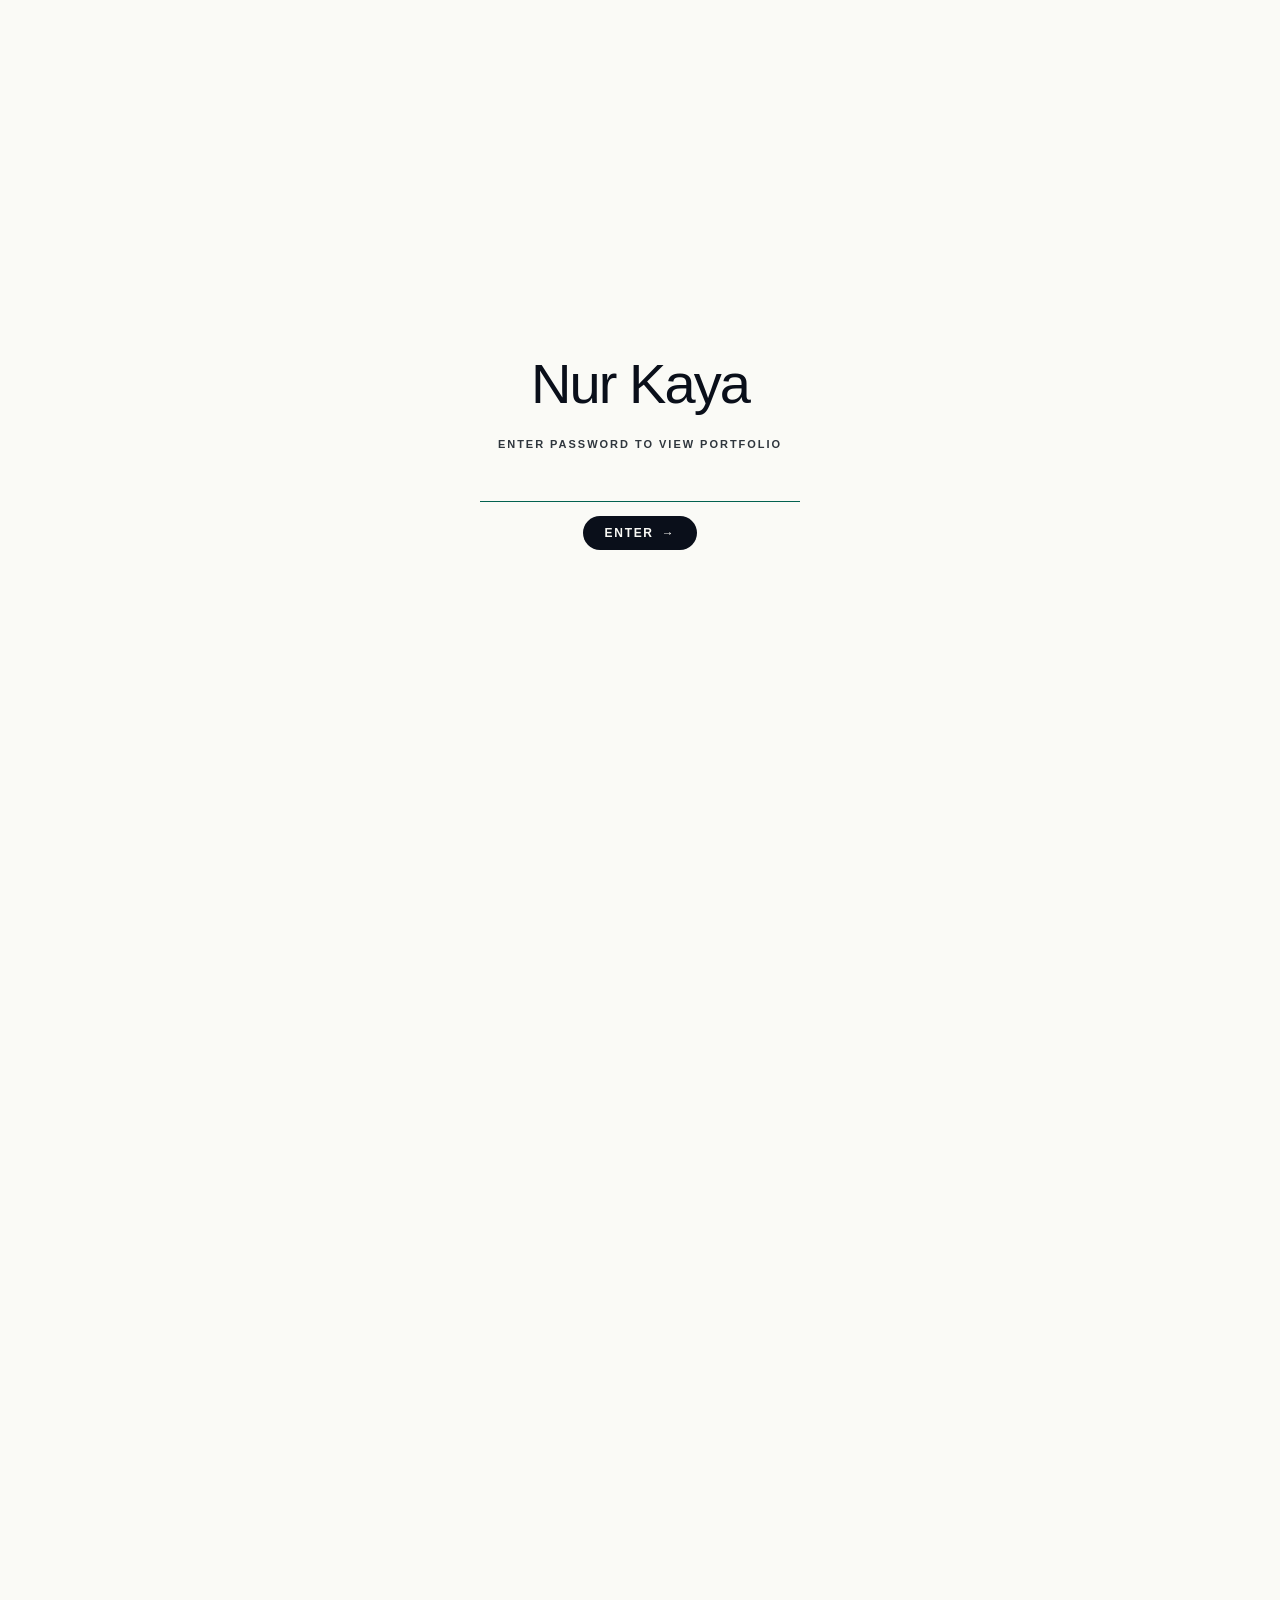
==== commit 9fe67ee0: "Copy polish across homepage and case studies Homepage: - Inntravel pitch reads "outdated checkout" i" ====
--- a/index.html
+++ b/index.html
@@ -67,10 +67,9 @@
     </a>
 
     <button class="nav-toggle" aria-label="Open menu" aria-expanded="false" aria-controls="mobile-menu">
-      <span class="nav-toggle-line"></span>
-      <span class="nav-toggle-line"></span>
-      <span class="nav-toggle-line"></span>
-      <span class="nav-toggle-line"></span>
+      <svg width="24" height="24" viewBox="0 0 24 24" fill="none" aria-hidden="true">
+        <path d="M5 17H19M5 12H19M5 7H19" stroke="currentColor" stroke-width="2" stroke-linecap="round" stroke-linejoin="round"/>
+      </svg>
     </button>
   </div>
 </header>
@@ -92,7 +91,17 @@
       <a href="#about">About</a>
       <a href="#contact">Contact</a>
     </nav>
-    <a class="mobile-menu-cta" href="#">Resume <span aria-hidden="true">→</span></a>
+    <a class="mobile-menu-cta" href="#">
+      Resume
+      <svg width="14" height="14" viewBox="0 0 24 24" fill="none" aria-hidden="true">
+        <path d="M12 4v12m-6-6 6 6 6-6M4 20h16" stroke="currentColor" stroke-width="2" stroke-linecap="round" stroke-linejoin="round"/>
+      </svg>
+    </a>
+    <ul class="mobile-menu-socials">
+      <li><a href="#">LinkedIn <span aria-hidden="true">↗</span></a></li>
+      <li><a href="#">Dribbble <span aria-hidden="true">↗</span></a></li>
+      <li><a href="mailto:hello@nurkaya.com">Email <span aria-hidden="true">↗</span></a></li>
+    </ul>
   </aside>
 </div>
 
@@ -238,7 +247,7 @@
       <div class="case-card-content">
         <span class="case-card-eyebrow">Inntravel · Travel Experience Company · B2C</span>
         <h3 class="case-card-title">Rebuilding the booking journey</h3>
-        <p class="case-card-pitch">A four-phase rebuild of how users discover, decide and book — replacing a brittle linear checkout with a journey shaped around how people actually plan a high-consideration trip.</p>
+        <p class="case-card-pitch">A four-phase rebuild of how users discover, decide and book — replacing an outdated checkout with a journey shaped around how people actually plan a high-consideration trip.</p>
         <div class="case-card-tags">
           <span class="chip">Conversion Optimisation</span>
           <span class="chip">User Intent</span>
--- a/portfolio-system.css
+++ b/portfolio-system.css
@@ -332,28 +332,28 @@
 .brand-name { display: none; }
 
 
-/* ── HAMBURGER (mobile only) ── */
+/* ── HAMBURGER (mobile only) ──
+   Plain SVG icon, no chip background. The button keeps a
+   generous 44×44 tap target so finger taps land comfortably,
+   and the icon itself reads at 30px for clear visibility on
+   the mobile pill. */
 .nav-toggle {
   display: none;
-  width: 40px; height: 40px;
+  width: 44px; height: 44px;
   background: transparent;
-  border: 1px solid var(--line);
-  border-radius: var(--radius-pill);
+  border: 0;
   padding: 0;
   cursor: pointer;
   align-items: center;
   justify-content: center;
-  flex-direction: column;
-  gap: 3px;
-  transition: border-color 0.2s ease;
-}
-.nav-toggle:hover { border-color: var(--ink); }
-.nav-toggle-line {
+  color: var(--ink);
+  transition: color 0.2s ease;
+}
+.nav-toggle:hover { color: var(--teal); }
+.nav-toggle svg {
+  width: 30px;
+  height: 30px;
   display: block;
-  width: 16px; height: 1.5px;
-  background: var(--ink);
-  border-radius: 2px;
-  transition: transform 0.25s ease, opacity 0.2s ease;
 }
 
 /* ── MOBILE MENU PANEL ── */
@@ -445,13 +445,51 @@
   font-weight: 500;
   text-decoration: none;
 }
+.mobile-menu-cta svg {
+  width: 12px;
+  height: 12px;
+  display: block;
+}
 .mobile-menu-cta .dot {
   width: 7px; height: 7px; border-radius: 50%;
   background: #7CE5A9;
   animation: availability-pulse 2.4s ease-in-out infinite;
 }
 
+/* Social links inside the mobile menu, below the Resume CTA.
+   Same typographic feel as .closing-socials but vertically
+   stacked so they fit the narrow panel. */
+.mobile-menu-socials {
+  list-style: none;
+  margin: 32px 0 0;
+  padding: 24px 0 0;
+  border-top: 1px solid var(--line);
+  display: flex;
+  flex-direction: column;
+  gap: 14px;
+}
+.mobile-menu-socials li { margin: 0; }
+.mobile-menu-socials a {
+  font-family: 'Satoshi', sans-serif;
+  font-size: 13px;
+  font-weight: 600;
+  letter-spacing: 0.14em;
+  text-transform: uppercase;
+  color: var(--ink-soft);
+  text-decoration: none;
+  display: inline-flex;
+  align-items: center;
+  gap: 6px;
+  transition: color 0.2s ease;
+}
+.mobile-menu-socials a:hover { color: var(--teal); }
+
 body.menu-open { overflow: hidden; }
+
+/* Utility — keep a token like "e-commerce" or "high-consideration"
+   on a single line so the hyphen never lands at a line break,
+   which reads as an accidental word split. */
+.nowrap { white-space: nowrap; }
 
 
 /* ── BREADCRUMB ── */
@@ -2225,6 +2263,15 @@
   font-family: 'Satoshi', sans-serif;
   font-weight: 600; font-size: 14px;
   flex-shrink: 0;
+  /* Anchor variant — when wrapped in <a>, the NK monogram acts
+     as a logo link back to the homepage. Reset link defaults and
+     add a teal-on-hover affordance. */
+  text-decoration: none;
+  transition: background 0.25s var(--ease-out), transform 0.25s var(--ease-out);
+}
+a.closing-avatar:hover {
+  background: var(--teal);
+  transform: translateY(-1px);
 }
 /* Also used as .avatar in Inghams */
 .avatar {
@@ -2519,9 +2566,10 @@
     padding-bottom: var(--m-section) !important;
   }
   .hero { padding-bottom: 48px !important; }
-  /* More room between the topbar pill and the chip-row on
-     mobile: desktop 64px → mobile 96px. */
-  .hero { margin-top: 96px !important; }
+  /* Mobile case hero sits right under the floating topbar so
+     the chip-row eyebrow is reachable as soon as the page
+     paints. */
+  .hero { margin-top: 24px !important; }
   .closing-section { padding-bottom: 48px !important; padding-top: 8px !important; }
   /* Big statements: rhythm comes from previous section's padding-bottom only.
      No padding-top — keeps gap symmetric with all other section breaks. */
@@ -2728,7 +2776,9 @@
   }
   .closing-signoff .closing-socials {
     flex-basis: 100%;
-    margin-top: 4px;
+    /* Drop the socials onto their own line with proper
+       breathing room from the avatar + identity above. */
+    margin-top: 24px;
   }
   /* Legacy .contrib-signoff (unused but kept for historical
      reasons) can still stack vertically. */
@@ -2899,7 +2949,7 @@
   border: 0;
   color: var(--teal);
   font-family: 'Satoshi', sans-serif;
-  font-size: 14px;
+  font-size: 16px;
   font-weight: 600;
   letter-spacing: 0.01em;
   text-decoration: underline;
@@ -2909,8 +2959,8 @@
 }
 .solution-cta:hover { color: var(--teal-ink); }
 .solution-cta svg {
-  width: 12px;
-  height: 12px;
+  width: 14px;
+  height: 14px;
   flex-shrink: 0;
 }
 
@@ -2974,7 +3024,10 @@
   display: flex;
   flex-direction: row;
   flex-wrap: wrap;
-  gap: 20px;
+  /* Slightly more breathing room between each social pill —
+     the labels are short uppercase blocks so they need air
+     around them to feel balanced. */
+  gap: 32px;
   align-items: center;
 }
 .closing-socials li { margin: 0; }
@@ -3034,14 +3087,14 @@
 
 @media (max-width: 820px) {
   .case-pager {
-    grid-template-columns: 1fr;
+    /* Keep two columns on mobile so Previous sits on the left
+       and Next on the right — desktop layout in miniature.
+       Only the directional label remains visible (suffix +
+       title are hidden below) so two pills fit comfortably
+       even on the narrowest phones. */
+    grid-template-columns: 1fr 1fr;
     gap: 16px;
     margin-top: 56px;
-  }
-  .case-pager-next {
-    grid-column: 1;
-    align-items: flex-start;
-    text-align: left;
   }
   /* Mobile pager: only "← Previous" / "Next →" remain visible.
      The work number suffix and case title are noise here. */
@@ -3050,7 +3103,7 @@
 
   .closing-socials {
     margin: 0;
-    gap: 16px;
+    gap: 24px;
   }
   .scroll-up { right: 16px; bottom: 16px; width: 40px; height: 40px; }
   /* Meta: flex collapses to 2-per-row on mobile via explicit
--- a/home.css
+++ b/home.css
@@ -495,11 +495,11 @@
   flex-wrap: wrap;
   gap: 6px;
 }
-/* Reuse system .chip; smaller, tighter inside the card so all
-   tags stay on a single line in the constrained content column. */
+/* Reuse the system .chip — same typographic scale (12.5px /
+   7px 14px) used inside case study hero chip-rows, so a pill
+   reads identically across the portfolio. Wrapping is allowed
+   inside the case-card content column. */
 .case-card-tags .chip {
-  font-size: 10.5px;
-  padding: 4px 10px;
   white-space: nowrap;
 }
 
@@ -877,17 +877,22 @@
   /* Fixed aspect ratio crops the image so its container size
      no longer depends on the native image proportions. This
      keeps the column width predictable and lets the image
-     sit visually mid-aligned with the prose horizontally. */
+     sit visually mid-aligned with the prose horizontally.
+     Bumped from 360px to 480px so the portrait reads as a
+     substantial counterweight to the bio prose. */
   width: 100%;
-  max-width: 360px;
-  aspect-ratio: 360 / 290;
+  max-width: 480px;
+  aspect-ratio: 480 / 360;
   align-self: center;
   justify-self: center;
   overflow: hidden;
 }
 .about-image img {
   width: 100%;
-  height: 65%;
+  /* Image takes 90% of the container height instead of 65%, so
+     it occupies more of the visible frame and feels weightier
+     against the prose column. */
+  height: 90%;
   object-fit: cover;
   object-position: center;
   display: block;
@@ -938,7 +943,9 @@
   display: flex;
   flex-direction: row;
   flex-wrap: wrap;
-  gap: var(--gap-block);
+  /* Tighter than --gap-block (56px) so the social pills read as
+     a single group, not three disconnected anchors. */
+  gap: 28px;
   align-items: center;
 }
 .home-footer-links li {
@@ -1047,16 +1054,16 @@
     grid-template-columns: 1fr;
   }
   .home-hero-meta {
-    flex-direction: column;
-    align-items: flex-start;
-    gap: var(--gap-tight);
+    flex-direction: row;
+    align-items: center;
+    flex-wrap: wrap;
+    gap: 12px;
     font-size: 10.5px;
   }
-  /* Mobile order: "Portfolio 2026" above "Product Designer
-     based in Berlin". Divider is decorative on desktop only. */
-  .home-hero-divider { display: none; }
-  .home-hero-meta-text { order: 1; }
-  .home-hero-eyebrow { order: 2; }
+  /* Mobile order matches desktop: "Based in Berlin" then
+     divider then "Portfolio 2026", sitting side by side on
+     one line. */
+  .home-hero-divider { display: inline-block; width: 18px; }
   .home-hero-statement {
     font-size: clamp(34px, 16vw, 60px);
   }
@@ -1100,6 +1107,11 @@
   }
   .case-stat { min-width: 0; }
   .case-stat-num { font-size: 18px; }
+  /* On mobile, drop the nowrap on stat labels so longer strings
+     (e.g. "Explored beyond country") can break onto a second
+     line instead of getting truncated/overflowing the narrow
+     column. */
+  .case-card-stats .case-stat-label { white-space: normal; }
   .case-card-spotlight { display: none; }
   .case-card-mobile-cta { display: inline-flex; }
 
@@ -1124,12 +1136,9 @@
     grid-template-columns: 1fr;
     gap: var(--gap-stack);
   }
-  .about-image {
-    max-width: 240px;
-    align-self: start;
-    justify-self: start;
-    justify-content: flex-start;
-  }
+  /* About image hidden on mobile — bio prose alone reads more
+     focused without the portrait competing for vertical space. */
+  .about-image { display: none; }
 
   /* Desktop strips the margin above the footer entirely;
      mobile re-adds breathing room so the footer doesn't
@@ -1145,7 +1154,7 @@
   }
   .home-footer-links {
     justify-self: start;
-    gap: var(--gap-stack);
+    gap: 18px;
   }
   .home-footer-collage {
     height: 180px;
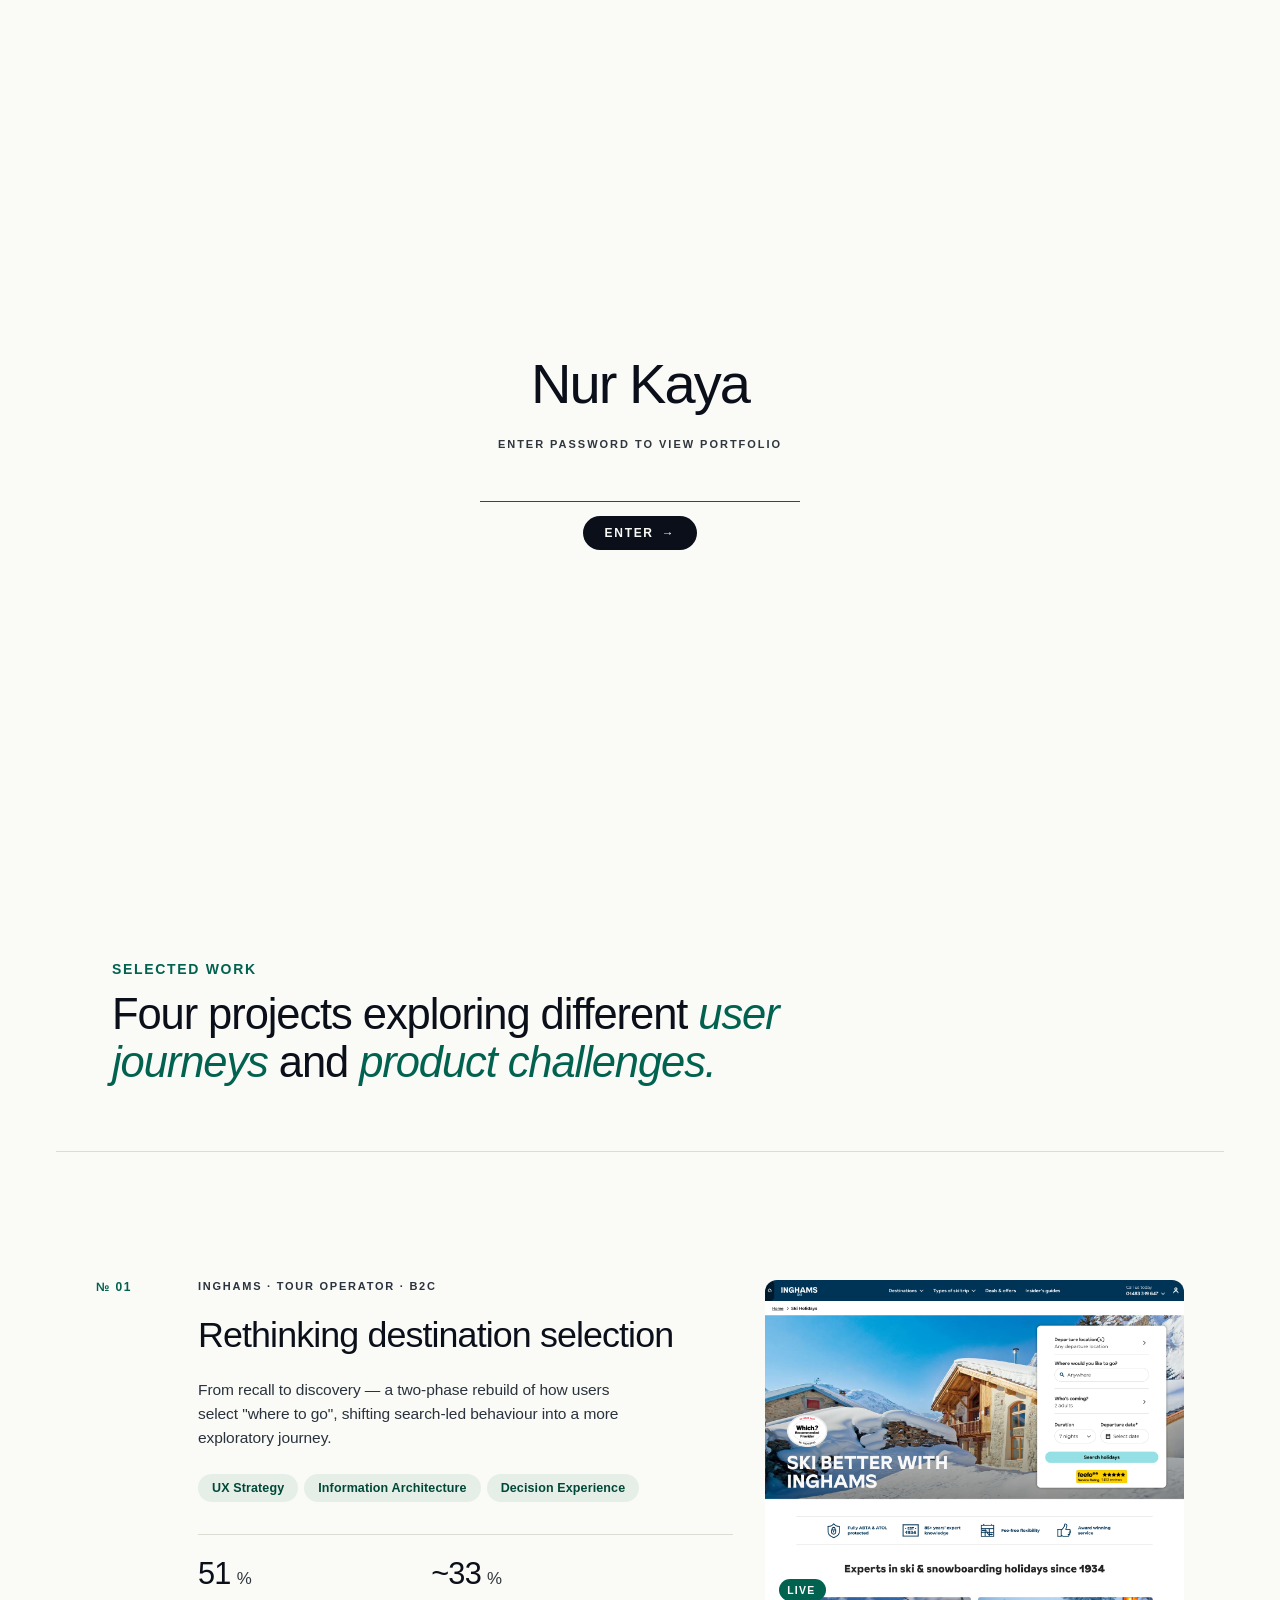
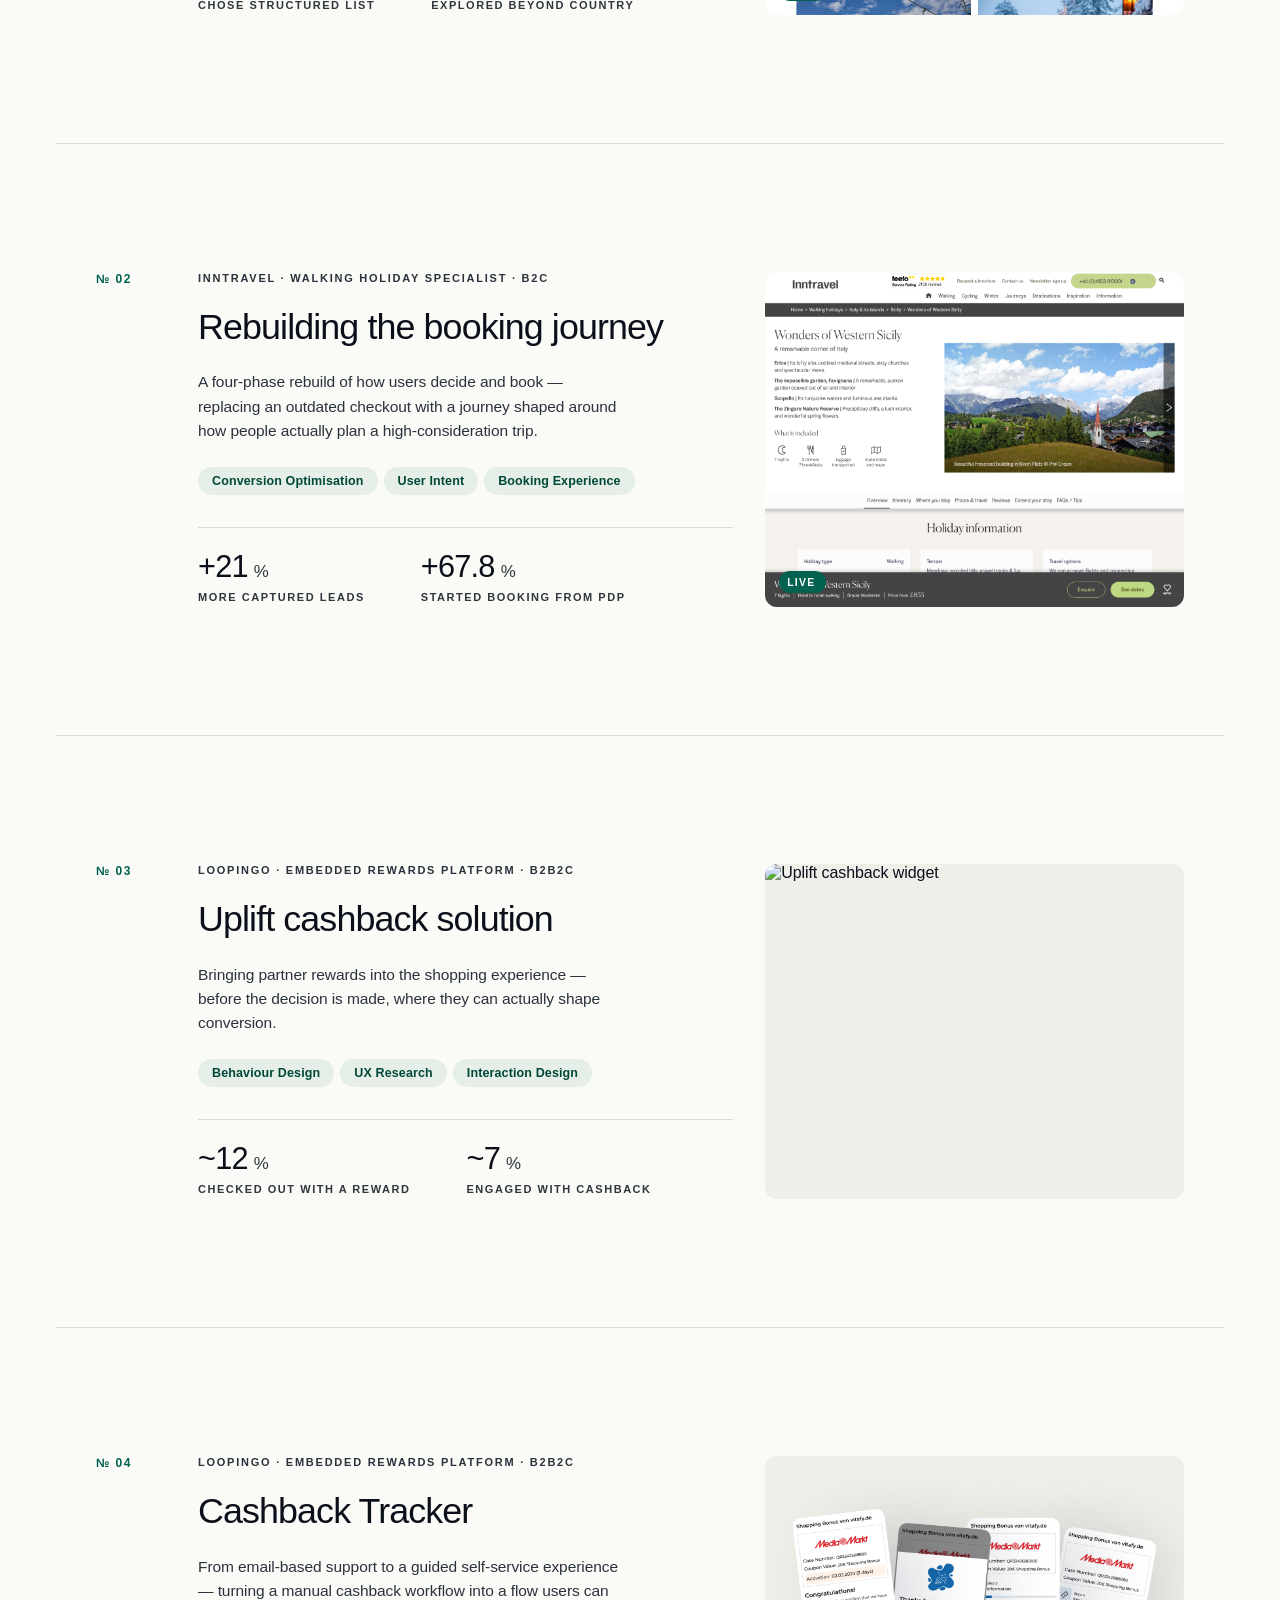
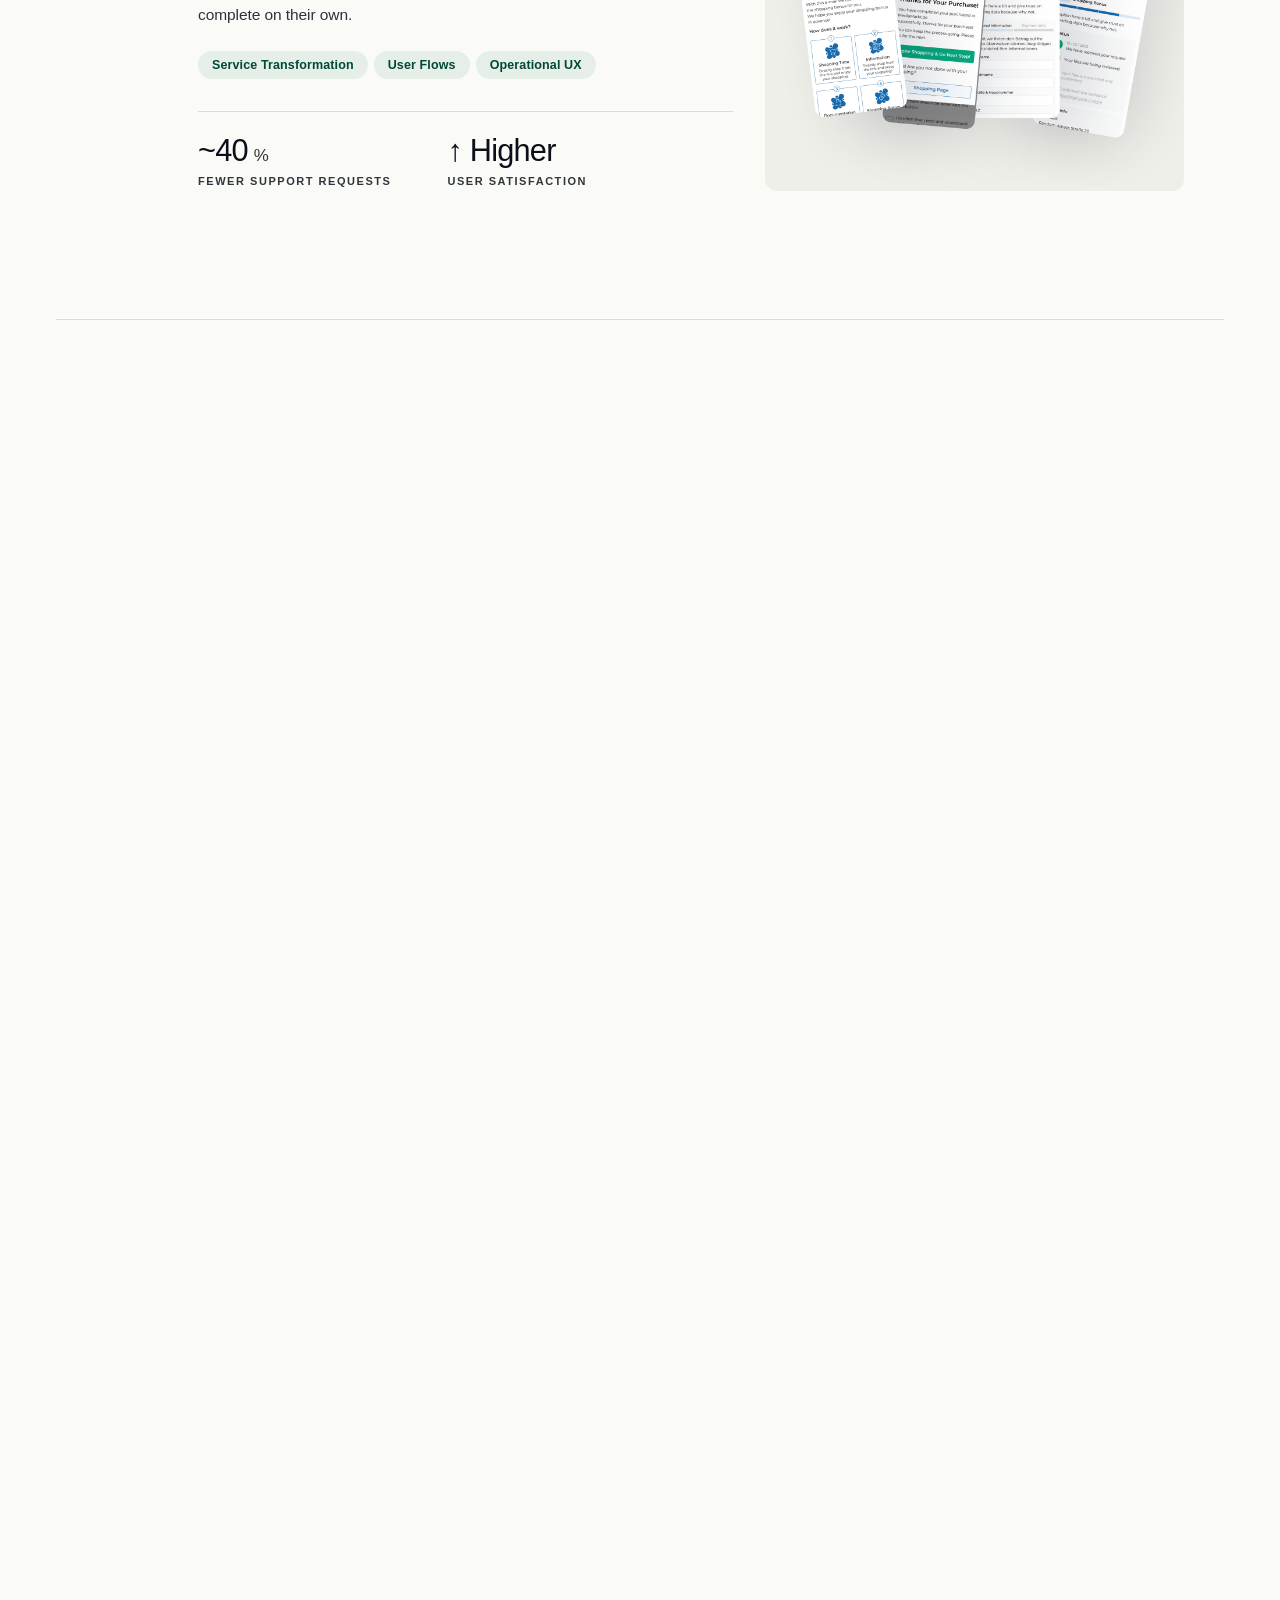
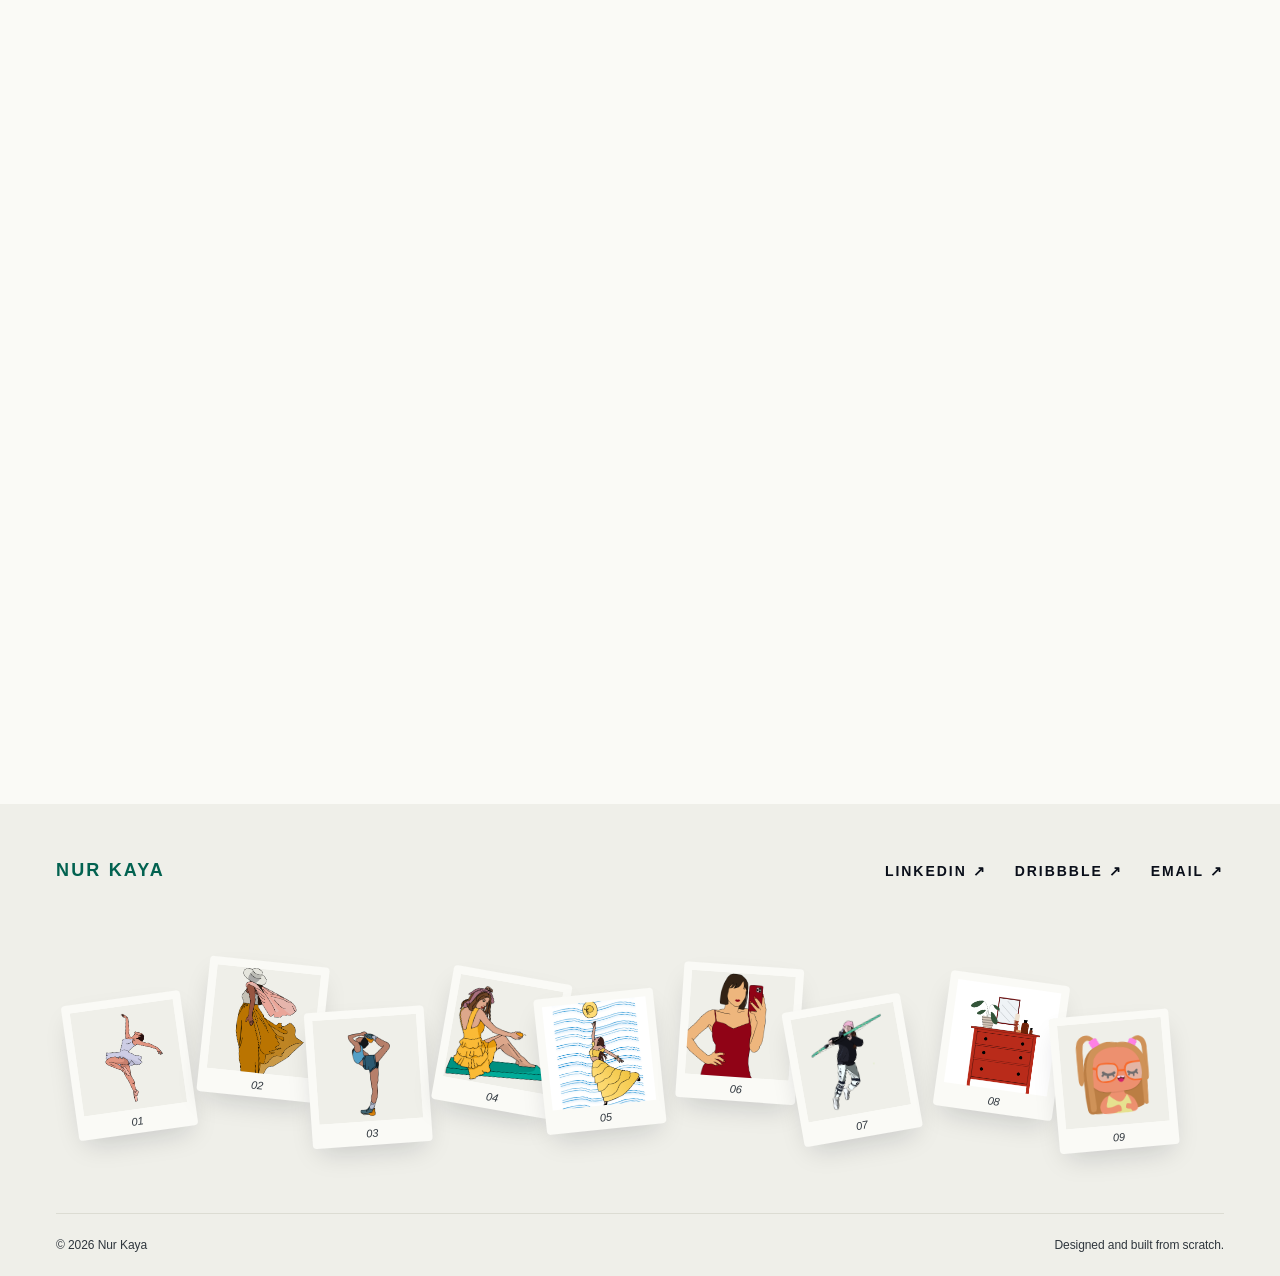
==== commit aeb325ca: "Third copy + interaction pass across portfolio Homepage: - Selected work title now reads "Four proje" ====
--- a/index.html
+++ b/index.html
@@ -98,9 +98,9 @@
       </svg>
     </a>
     <ul class="mobile-menu-socials">
-      <li><a href="#">LinkedIn <span aria-hidden="true">↗</span></a></li>
-      <li><a href="#">Dribbble <span aria-hidden="true">↗</span></a></li>
-      <li><a href="mailto:hello@nurkaya.com">Email <span aria-hidden="true">↗</span></a></li>
+      <li><a href="https://www.linkedin.com/in/nur-kaya/" target="_blank" rel="noopener noreferrer">LinkedIn <span aria-hidden="true">↗</span></a></li>
+      <li><a href="https://dribbble.com/NurKaya" target="_blank" rel="noopener noreferrer">Dribbble <span aria-hidden="true">↗</span></a></li>
+      <li><a href="mailto:nurkaya.design@gmail.com">Email <span aria-hidden="true">↗</span></a></li>
     </ul>
   </aside>
 </div>
@@ -191,7 +191,7 @@
 <section class="home-cases" id="work">
   <div class="home-section-head">
     <span class="eyebrow">Selected work</span>
-    <h2 class="home-section-title">Four projects focused on different kinds of <em>user journeys</em> and <em>product challenges.</em></h2>
+    <h2 class="home-section-title">Four projects exploring different <em>user journeys</em> and <em>product challenges.</em></h2>
   </div>
 
   <div class="case-list">
@@ -208,7 +208,7 @@
       <div class="case-card-content">
         <span class="case-card-eyebrow">Inghams · Tour Operator · B2C</span>
         <h3 class="case-card-title">Rethinking destination selection</h3>
-        <p class="case-card-pitch">From recall to discovery — a two-phase rebuild of how users select where to go, shifting search-led behaviour into a more exploratory journey.</p>
+        <p class="case-card-pitch">From recall to discovery — a two-phase rebuild of how users select "where to go", shifting search-led behaviour into a more exploratory journey.</p>
         <div class="case-card-tags">
           <span class="chip">UX Strategy</span>
           <span class="chip">Information Architecture</span>
@@ -245,9 +245,9 @@
       </div>
 
       <div class="case-card-content">
-        <span class="case-card-eyebrow">Inntravel · Travel Experience Company · B2C</span>
+        <span class="case-card-eyebrow">Inntravel · Walking holiday specialist · B2C</span>
         <h3 class="case-card-title">Rebuilding the booking journey</h3>
-        <p class="case-card-pitch">A four-phase rebuild of how users discover, decide and book — replacing an outdated checkout with a journey shaped around how people actually plan a high-consideration trip.</p>
+        <p class="case-card-pitch">A four-phase rebuild of how users decide and book — replacing an outdated checkout with a journey shaped around how people actually plan a high-consideration trip.</p>
         <div class="case-card-tags">
           <span class="chip">Conversion Optimisation</span>
           <span class="chip">User Intent</span>
@@ -421,7 +421,7 @@
     <article class="approach-item">
       <span class="approach-num">02</span>
       <h3 class="approach-title">Thinking beyond individual screens</h3>
-      <p class="body-p approach-text">I care about how experiences connect across the full journey — how flows, interactions and small details come together to create a cohesive experience.</p>
+      <p class="body-p approach-text">I care about how experiences connect across the full journey — how flows, interactions and small details come together to create a seamless experience.</p>
     </article>
     <article class="approach-item">
       <span class="approach-num">03</span>
@@ -445,7 +445,7 @@
 
   <div class="about-body">
     <div class="about-prose">
-      <p class="body-p about-p">I am a <strong>product designer</strong> based in Berlin with five years in <strong>e-commerce</strong> and <strong>travel</strong>. Most recently at <strong>DERTOUR Group</strong>, working across Inntravel, Inghams, and Explore on B2C flows. Before that at <strong>Loopingo</strong>, where I designed both the consumer product and the B2B tools our clients used.</p>
+      <p class="body-p about-p">I am a <strong>product designer</strong> based in Berlin with five years in <strong>e-commerce</strong> and <strong>travel</strong>. Most recently at <strong>DERTOUR Group</strong>, working across Inntravel, Inghams, Santa's Lapland, and Explore on B2C flows. Before that at <strong>Loopingo</strong>, where I designed both the consumer product and the B2B tools our clients used.</p>
       <p class="body-p about-p">My background is <strong>industrial engineering and marketing</strong> — not a typical path into product design, but it taught me to think across teams and understand how business goals, user needs, and operational reality have to meet in the same flow. When I'm not working: traveling, computer games, and illustrations — <em>a few are hiding in the footer.</em></p>
     </div>
 
@@ -463,8 +463,8 @@
     </div>
 
     <ul class="home-footer-links">
-      <li><a href="https://www.linkedin.com/in/nur-kaya/">LinkedIn <span aria-hidden="true">↗</span></a></li>
-      <li><a href="#">Dribbble <span aria-hidden="true">↗</span></a></li>
+      <li><a href="https://www.linkedin.com/in/nur-kaya/" target="_blank" rel="noopener noreferrer">LinkedIn <span aria-hidden="true">↗</span></a></li>
+      <li><a href="https://dribbble.com/NurKaya" target="_blank" rel="noopener noreferrer">Dribbble <span aria-hidden="true">↗</span></a></li>
       <li><a href="mailto:nurkaya.design@gmail.com">Email <span aria-hidden="true">↗</span></a></li>
     </ul>
   </div>
--- a/portfolio-system.css
+++ b/portfolio-system.css
@@ -1527,11 +1527,14 @@
 }
 .stat-card.primary .stat-card-num { color: var(--teal-ink); }
 .stat-card-num .trend {
-  font-size: 14px;
-  font-weight: 500;
+  /* Sits at the start of the number row, so the directional
+     glyph reads first and the value follows. Scaled relative
+     to the stat number so the arrow grows with the headline. */
+  font-size: 0.7em;
+  font-weight: 600;
   color: var(--teal);
   line-height: 1;
-  margin-left: 8px;
+  margin-right: 10px;
 }
 .stat-card-num .from-to {
   display: inline-flex;
--- a/home.css
+++ b/home.css
@@ -431,10 +431,13 @@
   position: absolute;
   inset: 0;
   pointer-events: none;
+  /* Wider radius + higher peak alpha so the spotlight reads as
+     a real light source on hover. Previously felt too subtle. */
   background: radial-gradient(
-    320px circle at var(--mx) var(--my),
-    rgba(2, 98, 80, 0.05),
-    transparent 65%
+    460px circle at var(--mx) var(--my),
+    rgba(2, 98, 80, 0.12),
+    rgba(2, 98, 80, 0.04) 45%,
+    transparent 70%
   );
   opacity: 0;
   transition: opacity 0.4s var(--ease-out);
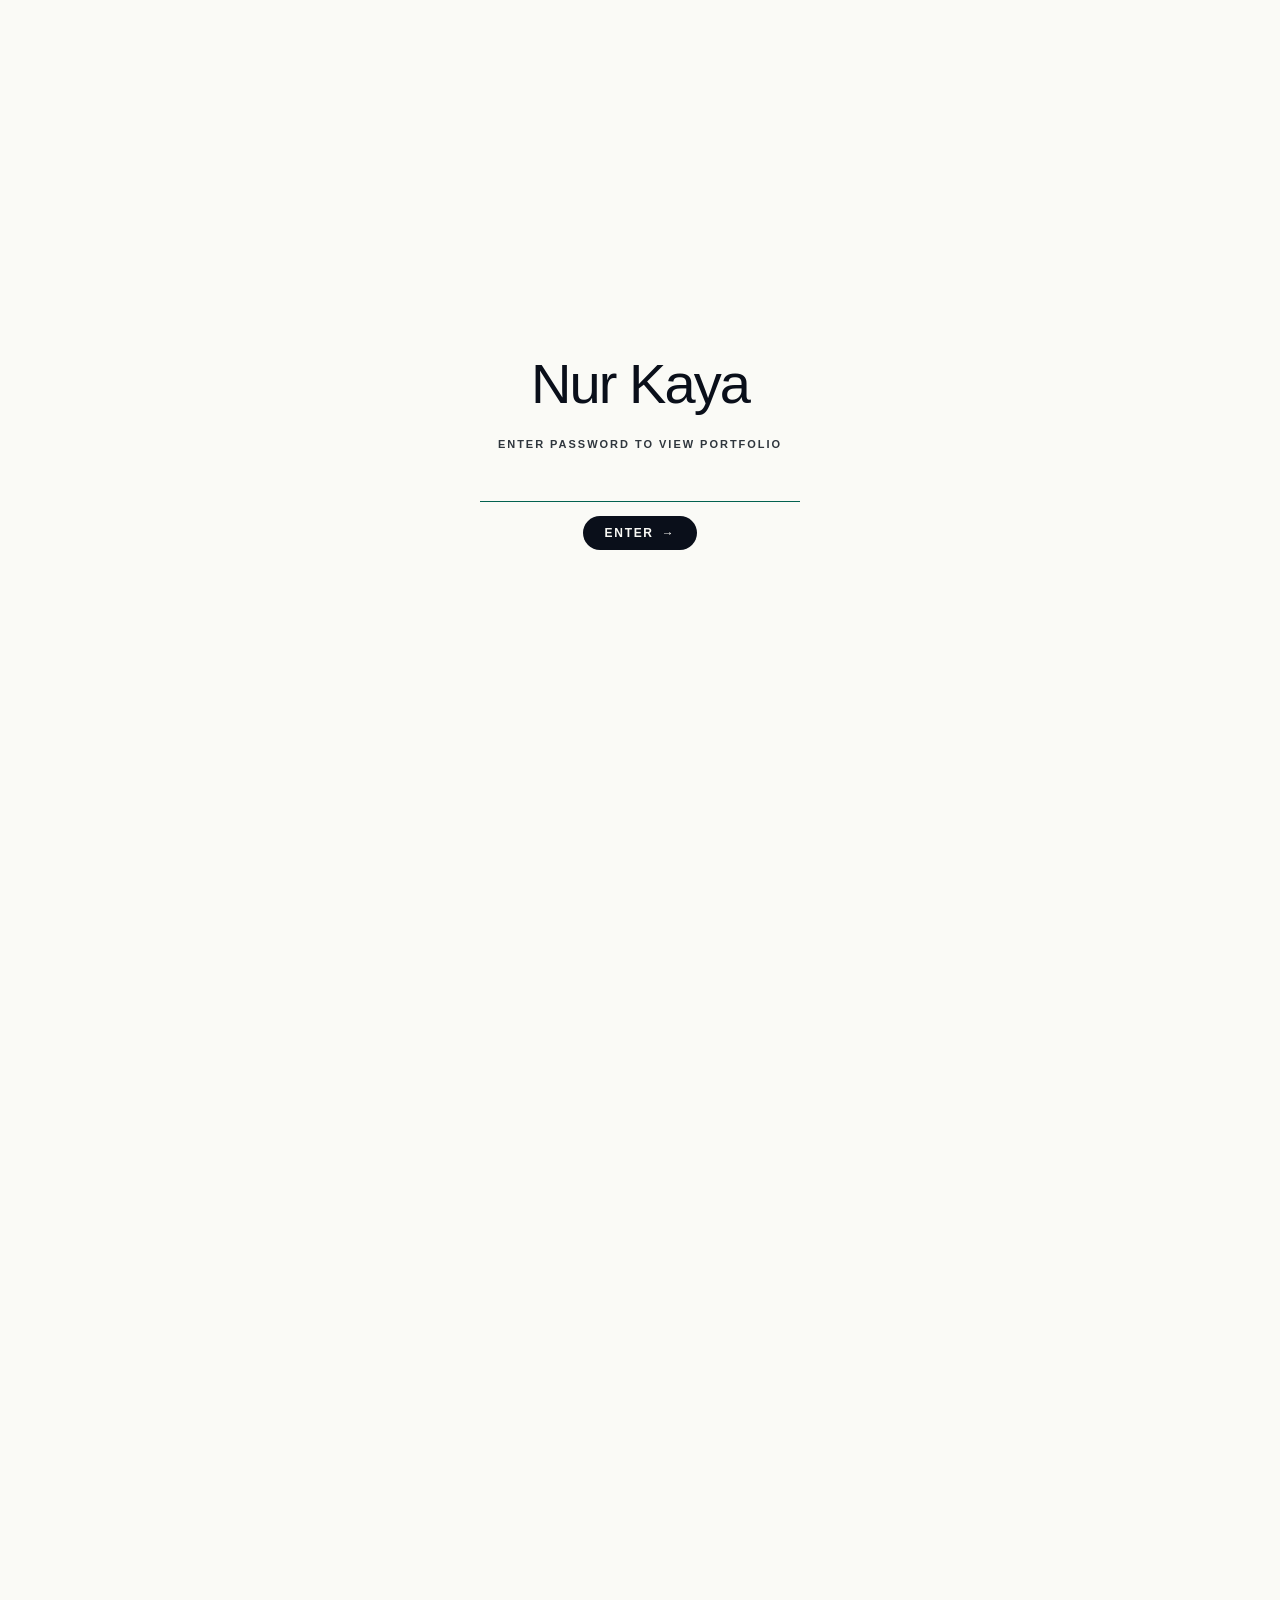
==== commit cc8cbb86: "Hide pleia.ai visit link in Playground section Marks the .home-playground-link with the hidden attri" ====
--- a/index.html
+++ b/index.html
@@ -7,6 +7,7 @@
 <link rel="preconnect" href="https://fonts.googleapis.com">
 <link rel="preconnect" href="https://api.fontshare.com">
 <link href="https://api.fontshare.com/v2/css?f[]=satoshi@300,400,500,600,700,900&f[]=switzer@400,500,600&display=swap" rel="stylesheet">
+<link rel="icon" type="image/svg+xml" href="/favicon.svg">
 <link rel="stylesheet" href="portfolio-system.css">
 <link rel="stylesheet" href="home.css">
 <!-- Loader pre-paint check: if the loader already played in this
@@ -362,7 +363,7 @@
       <span class="eyebrow">Playground</span>
       <h2 class="home-section-title">A side project — <em>Pleia.</em></h2>
       <p class="body-p home-section-intro">A dermatologist-backed AI skincare assistant, almost ready to launch. Small team — I handled UX and most of the consumer-side screens. A few in-progress shots on the right.</p>
-      <a class="home-playground-link" href="https://www.pleia.ai/" target="_blank" rel="noopener">
+      <a class="home-playground-link" href="https://www.pleia.ai/" target="_blank" rel="noopener" hidden>
         Visit pleia.ai <span aria-hidden="true">↗</span>
       </a>
     </div>
--- a/home.css
+++ b/home.css
@@ -431,13 +431,13 @@
   position: absolute;
   inset: 0;
   pointer-events: none;
-  /* Wider radius + higher peak alpha so the spotlight reads as
-     a real light source on hover. Previously felt too subtle. */
+  /* Mid-strength spotlight — visible enough to read as a real
+     hover light but not so strong it competes with the case
+     content underneath. */
   background: radial-gradient(
-    460px circle at var(--mx) var(--my),
-    rgba(2, 98, 80, 0.12),
-    rgba(2, 98, 80, 0.04) 45%,
-    transparent 70%
+    400px circle at var(--mx) var(--my),
+    rgba(2, 98, 80, 0.08),
+    transparent 65%
   );
   opacity: 0;
   transition: opacity 0.4s var(--ease-out);
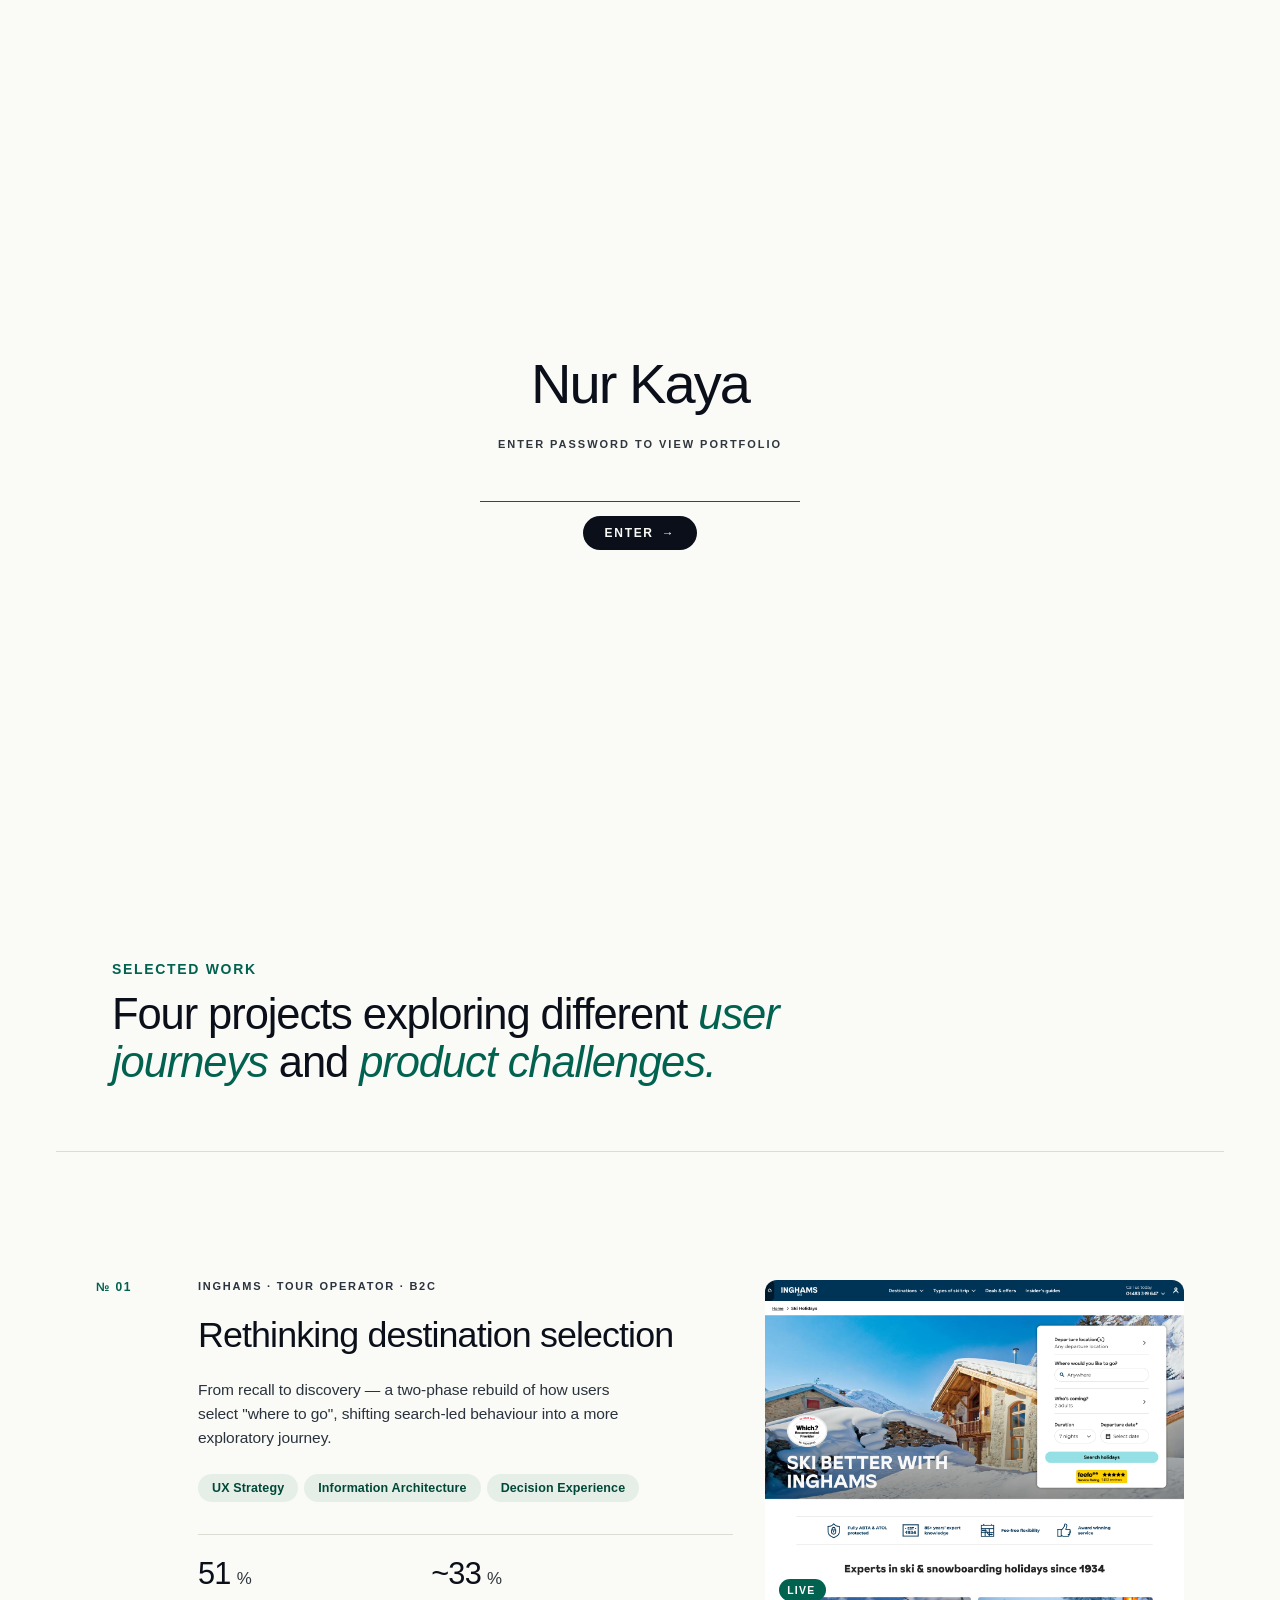
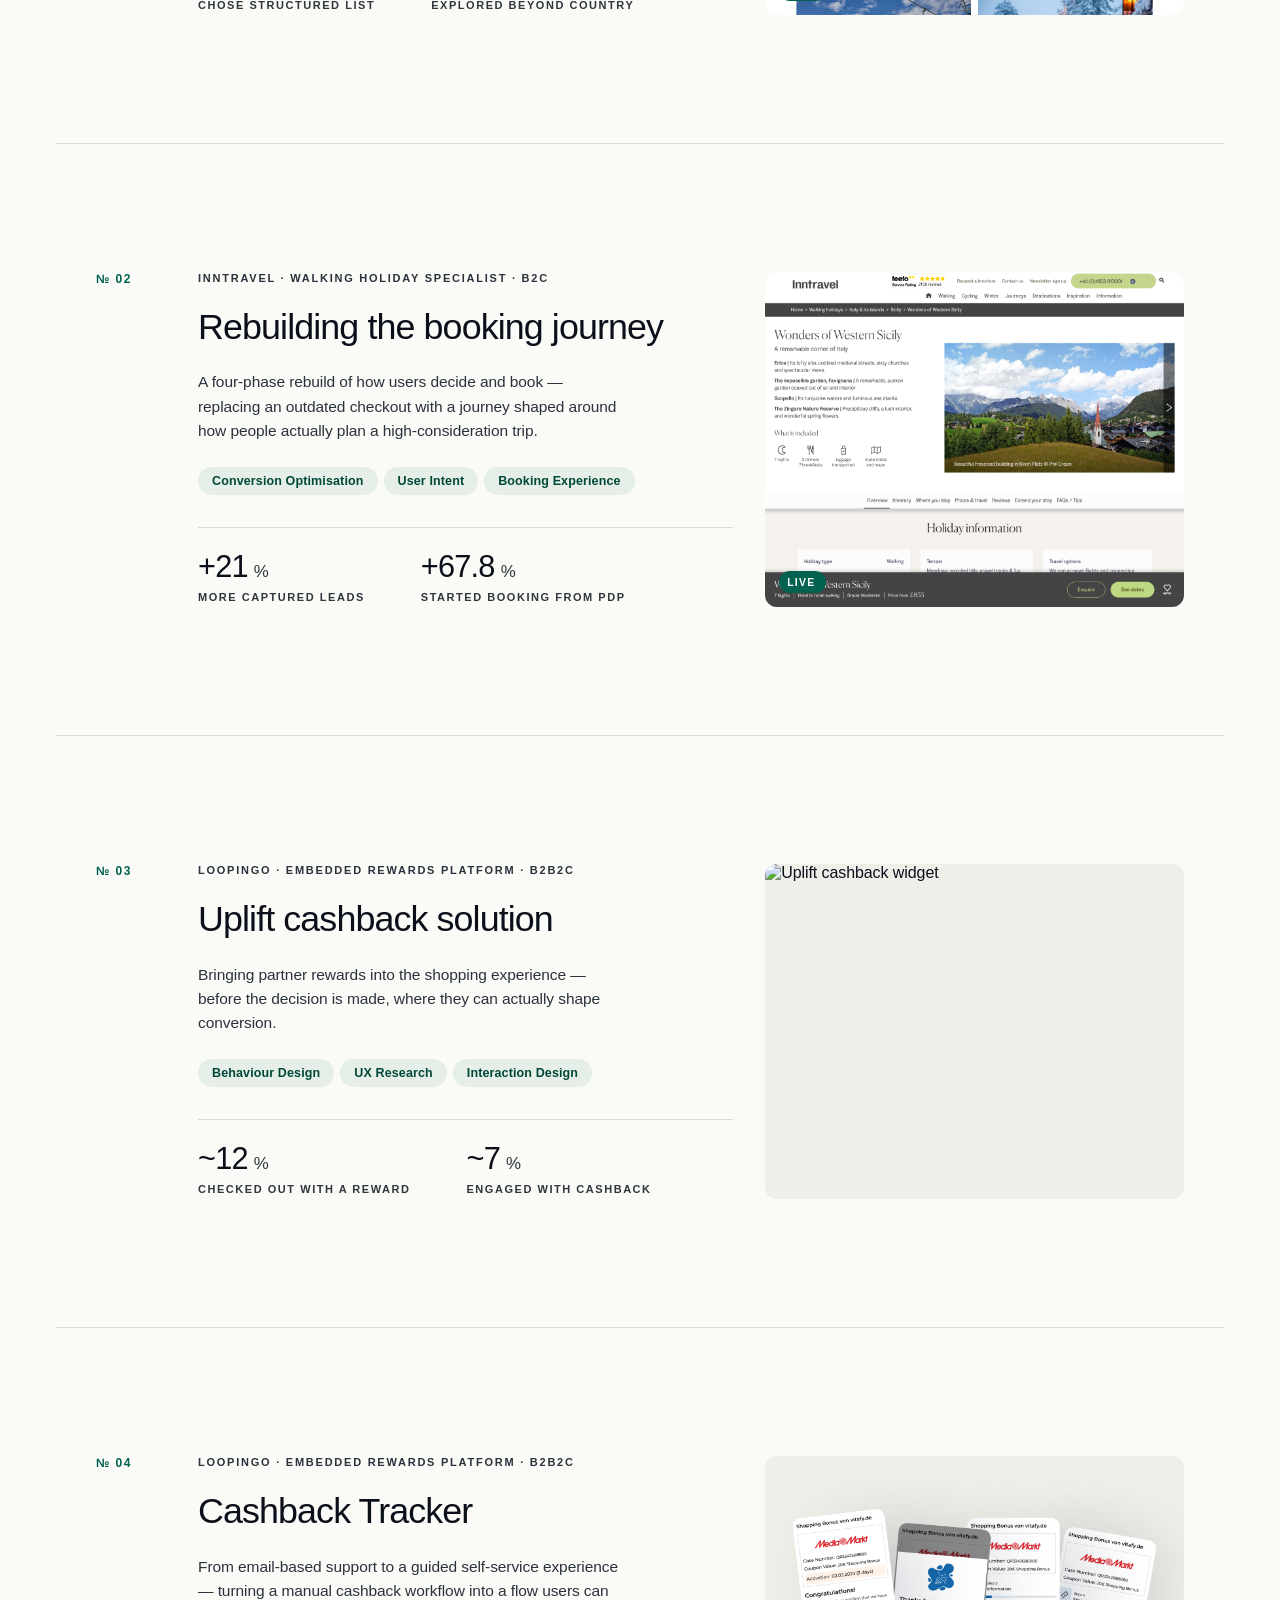
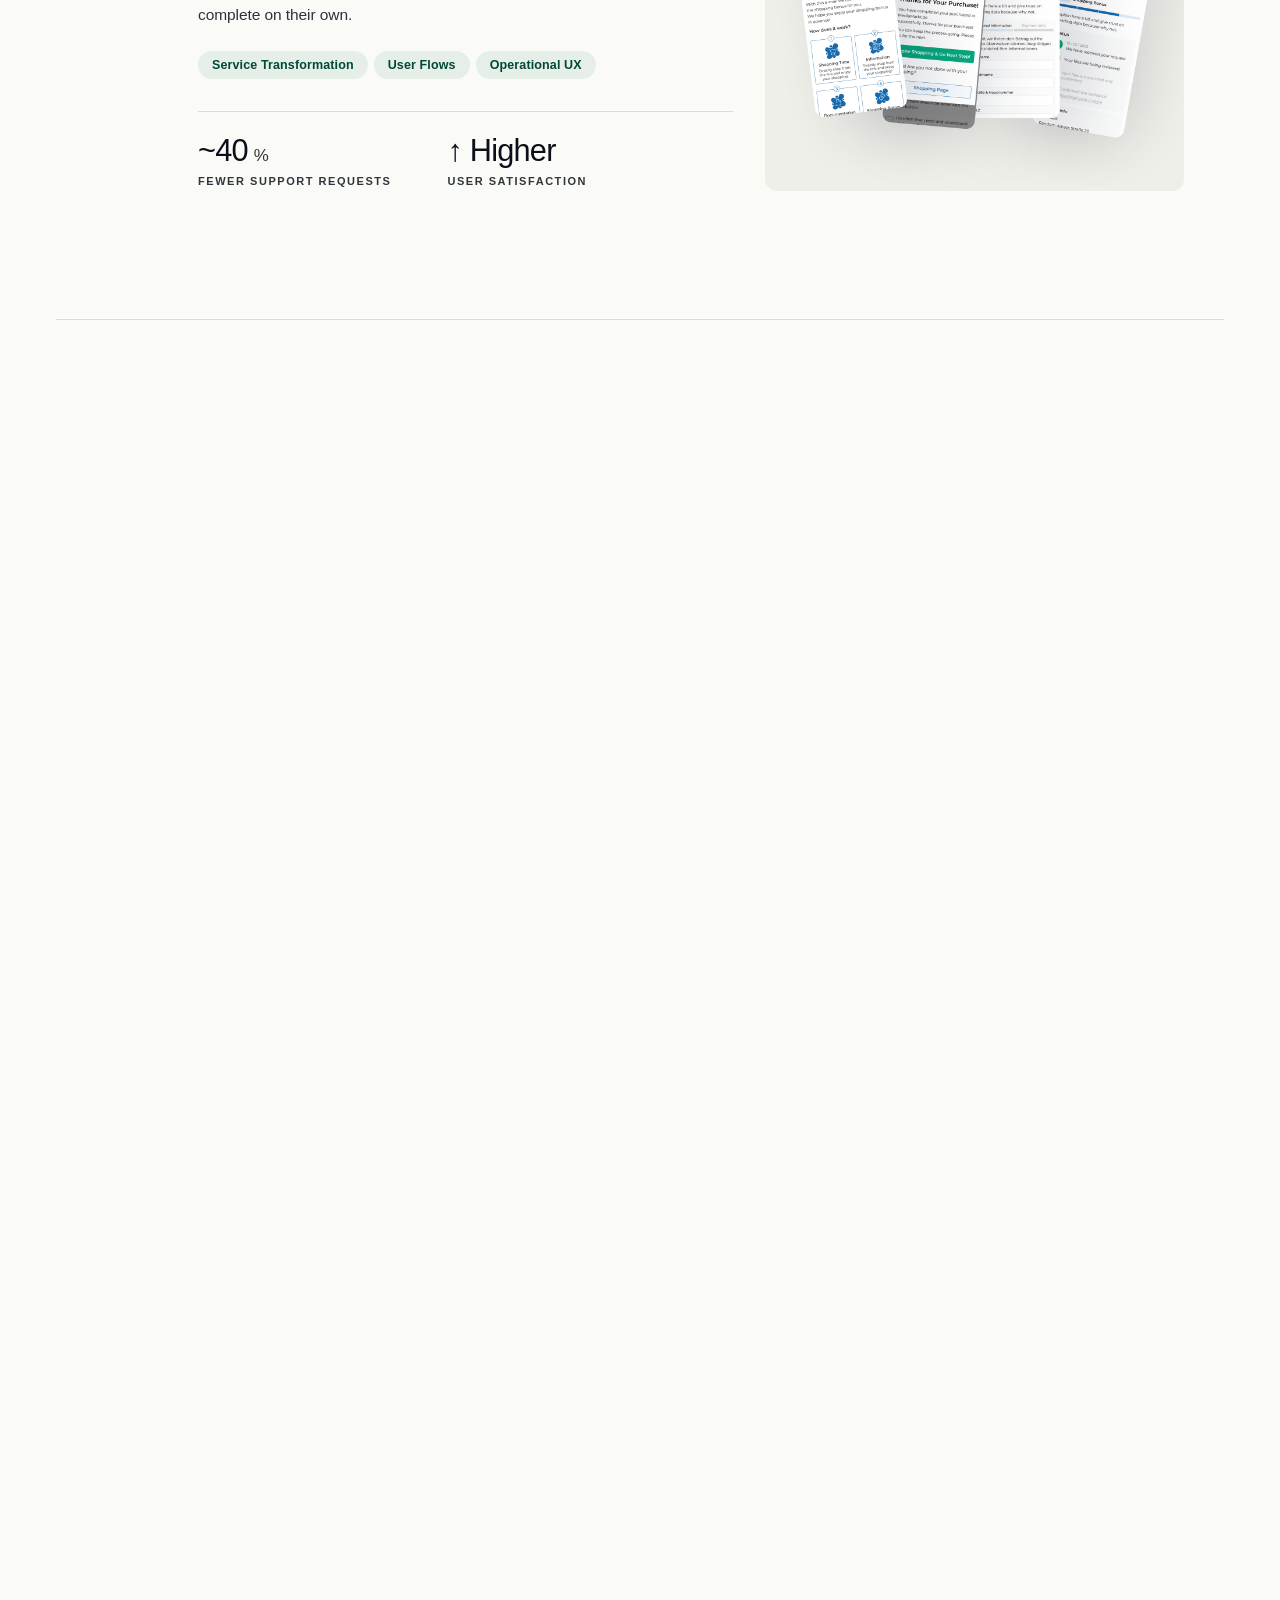
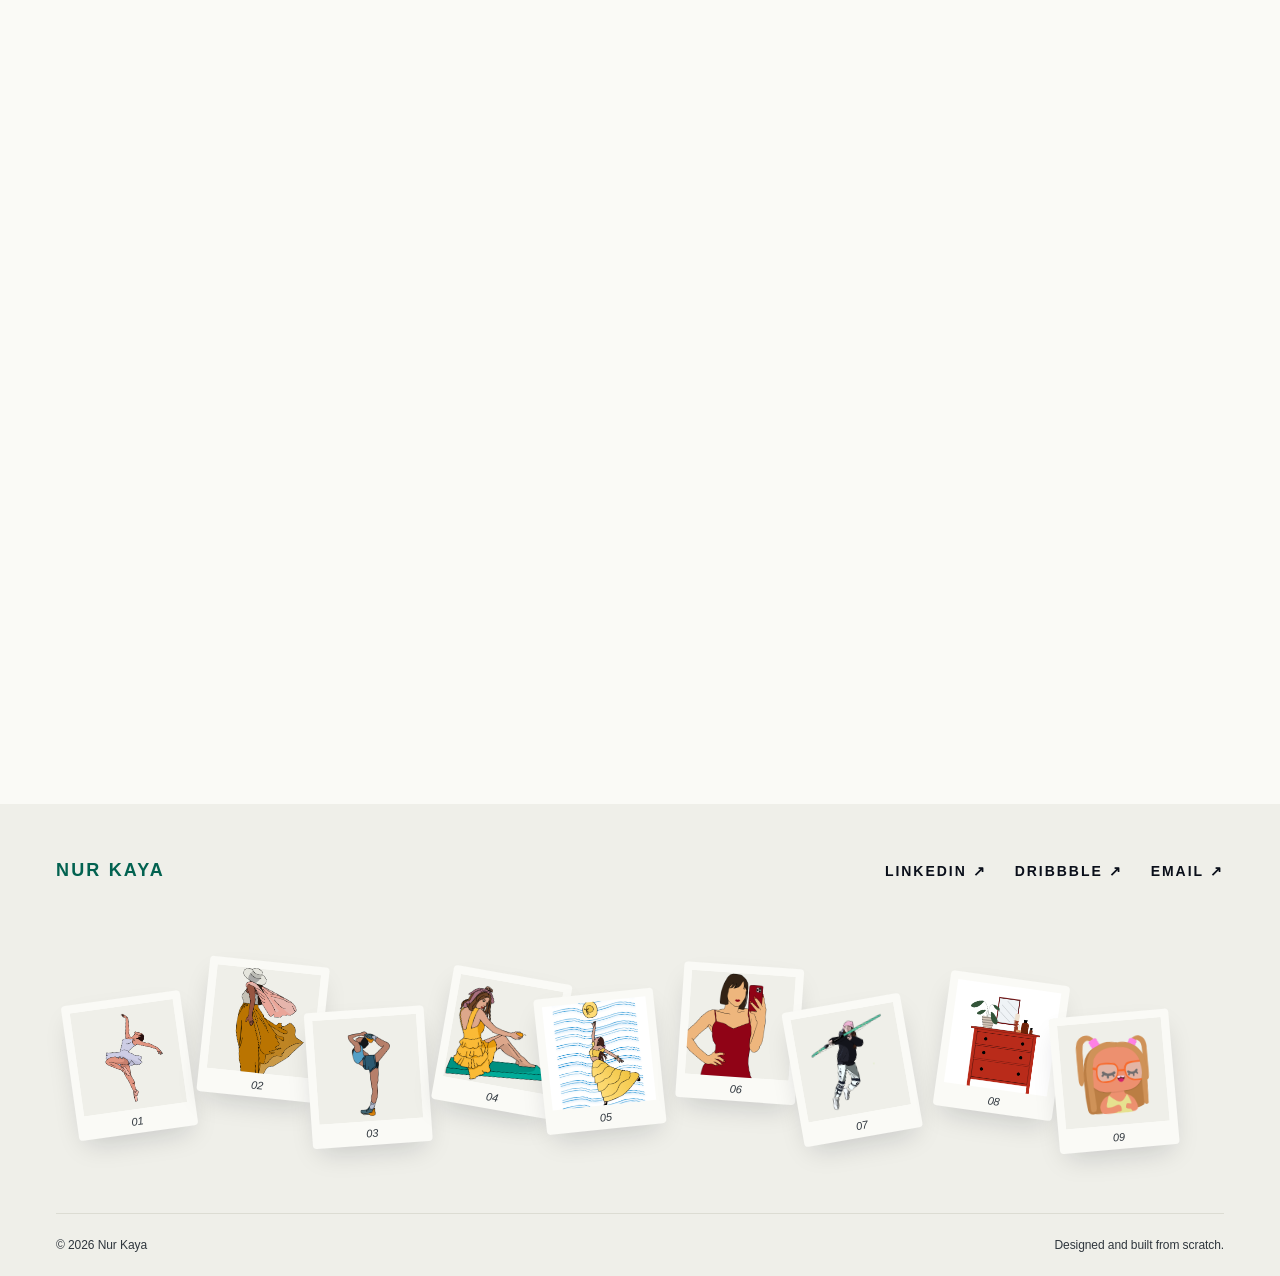
==== commit e799c223: "Swap Resume CTA for LinkedIn link Across all five pages, both the desktop topbar pill and the mobile" ====
--- a/index.html
+++ b/index.html
@@ -60,10 +60,10 @@
       <a href="#contact" class="topbar-link">Contact</a>
     </nav>
 
-    <a class="topbar-cta" href="#" aria-label="Resume">
-      <span>Resume</span>
+    <a class="topbar-cta" href="https://www.linkedin.com/in/nur-kaya/" target="_blank" rel="noopener noreferrer" aria-label="LinkedIn profile">
+      <span>LinkedIn</span>
       <svg width="14" height="14" viewBox="0 0 24 24" fill="none" aria-hidden="true">
-        <path d="M12 4v12m-6-6 6 6 6-6M4 20h16" stroke="currentColor" stroke-width="2" stroke-linecap="round" stroke-linejoin="round"/>
+        <path d="M15 3h6v6M10 14L21 3M21 14v7H3V3h7" stroke="currentColor" stroke-width="2" stroke-linecap="round" stroke-linejoin="round"/>
       </svg>
     </a>
 
@@ -92,10 +92,10 @@
       <a href="#about">About</a>
       <a href="#contact">Contact</a>
     </nav>
-    <a class="mobile-menu-cta" href="#">
-      Resume
+    <a class="mobile-menu-cta" href="https://www.linkedin.com/in/nur-kaya/" target="_blank" rel="noopener noreferrer">
+      LinkedIn
       <svg width="14" height="14" viewBox="0 0 24 24" fill="none" aria-hidden="true">
-        <path d="M12 4v12m-6-6 6 6 6-6M4 20h16" stroke="currentColor" stroke-width="2" stroke-linecap="round" stroke-linejoin="round"/>
+        <path d="M15 3h6v6M10 14L21 3M21 14v7H3V3h7" stroke="currentColor" stroke-width="2" stroke-linecap="round" stroke-linejoin="round"/>
       </svg>
     </a>
     <ul class="mobile-menu-socials">
